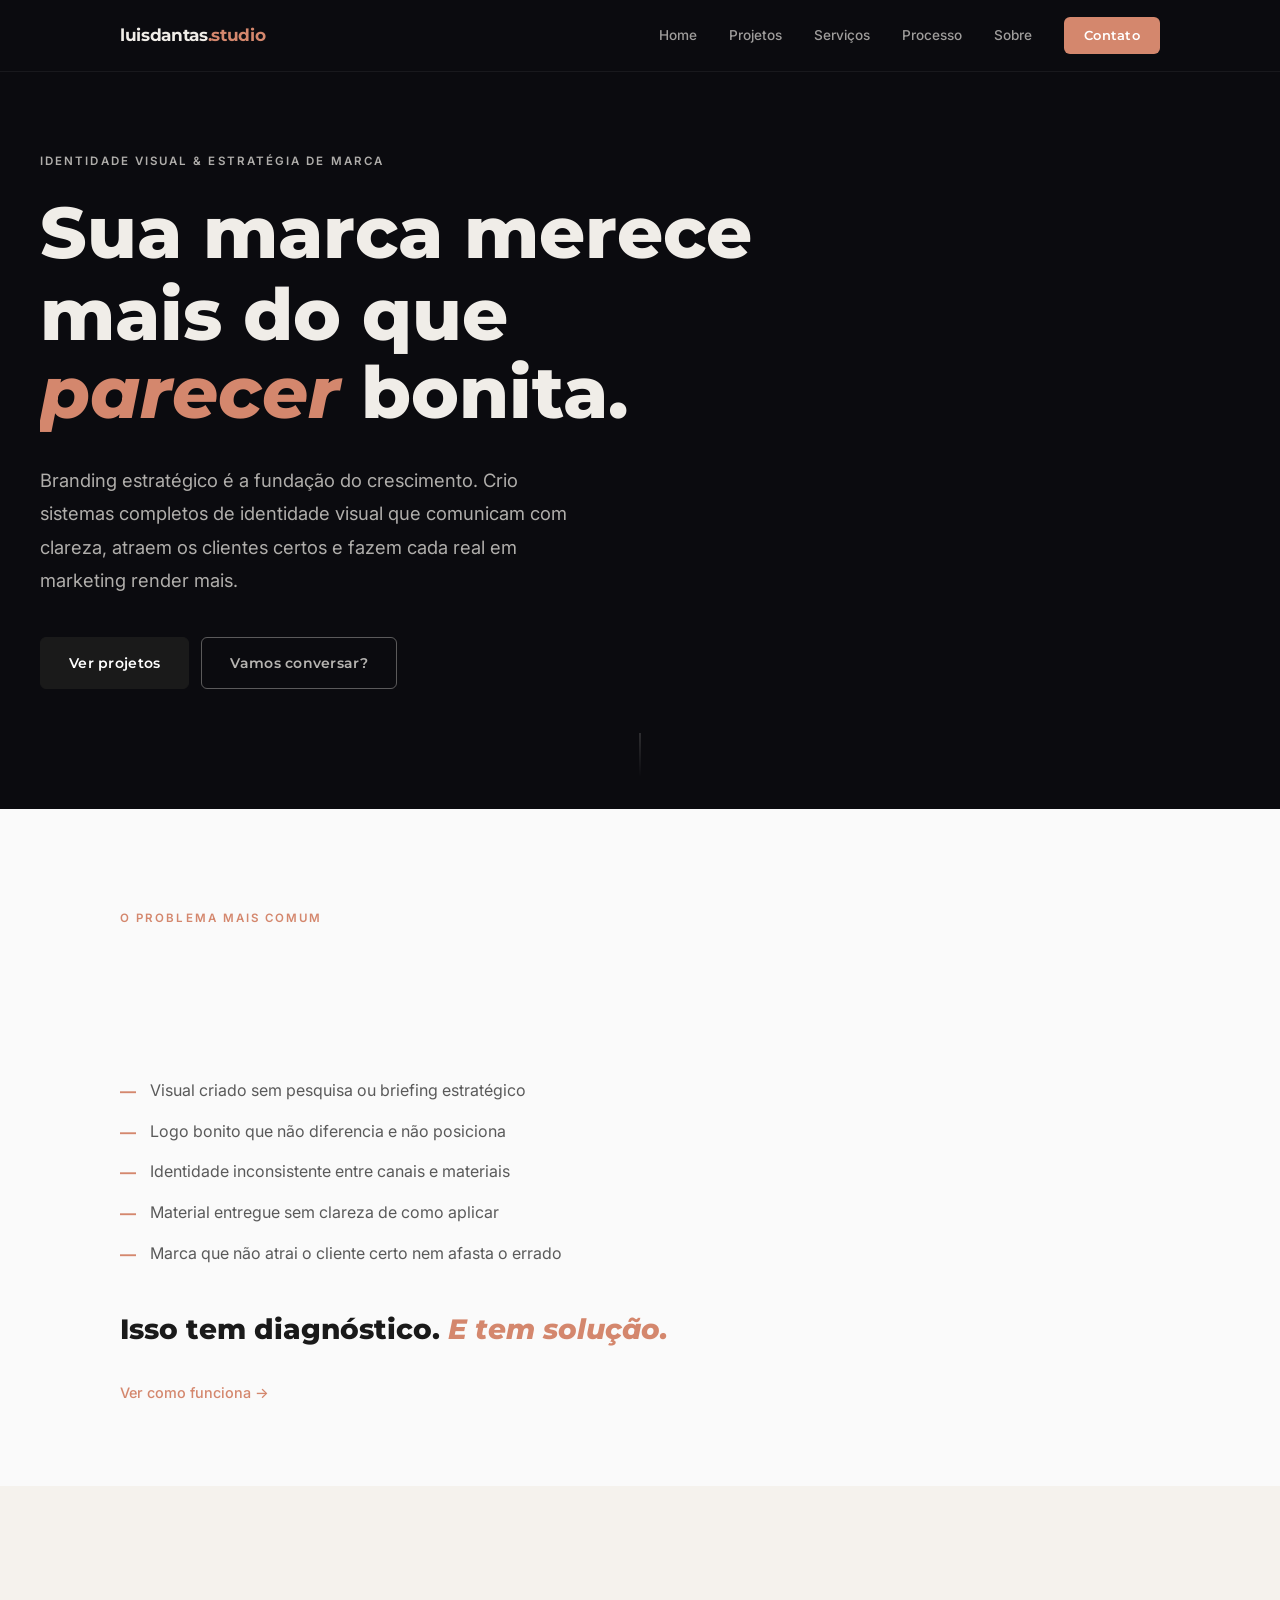
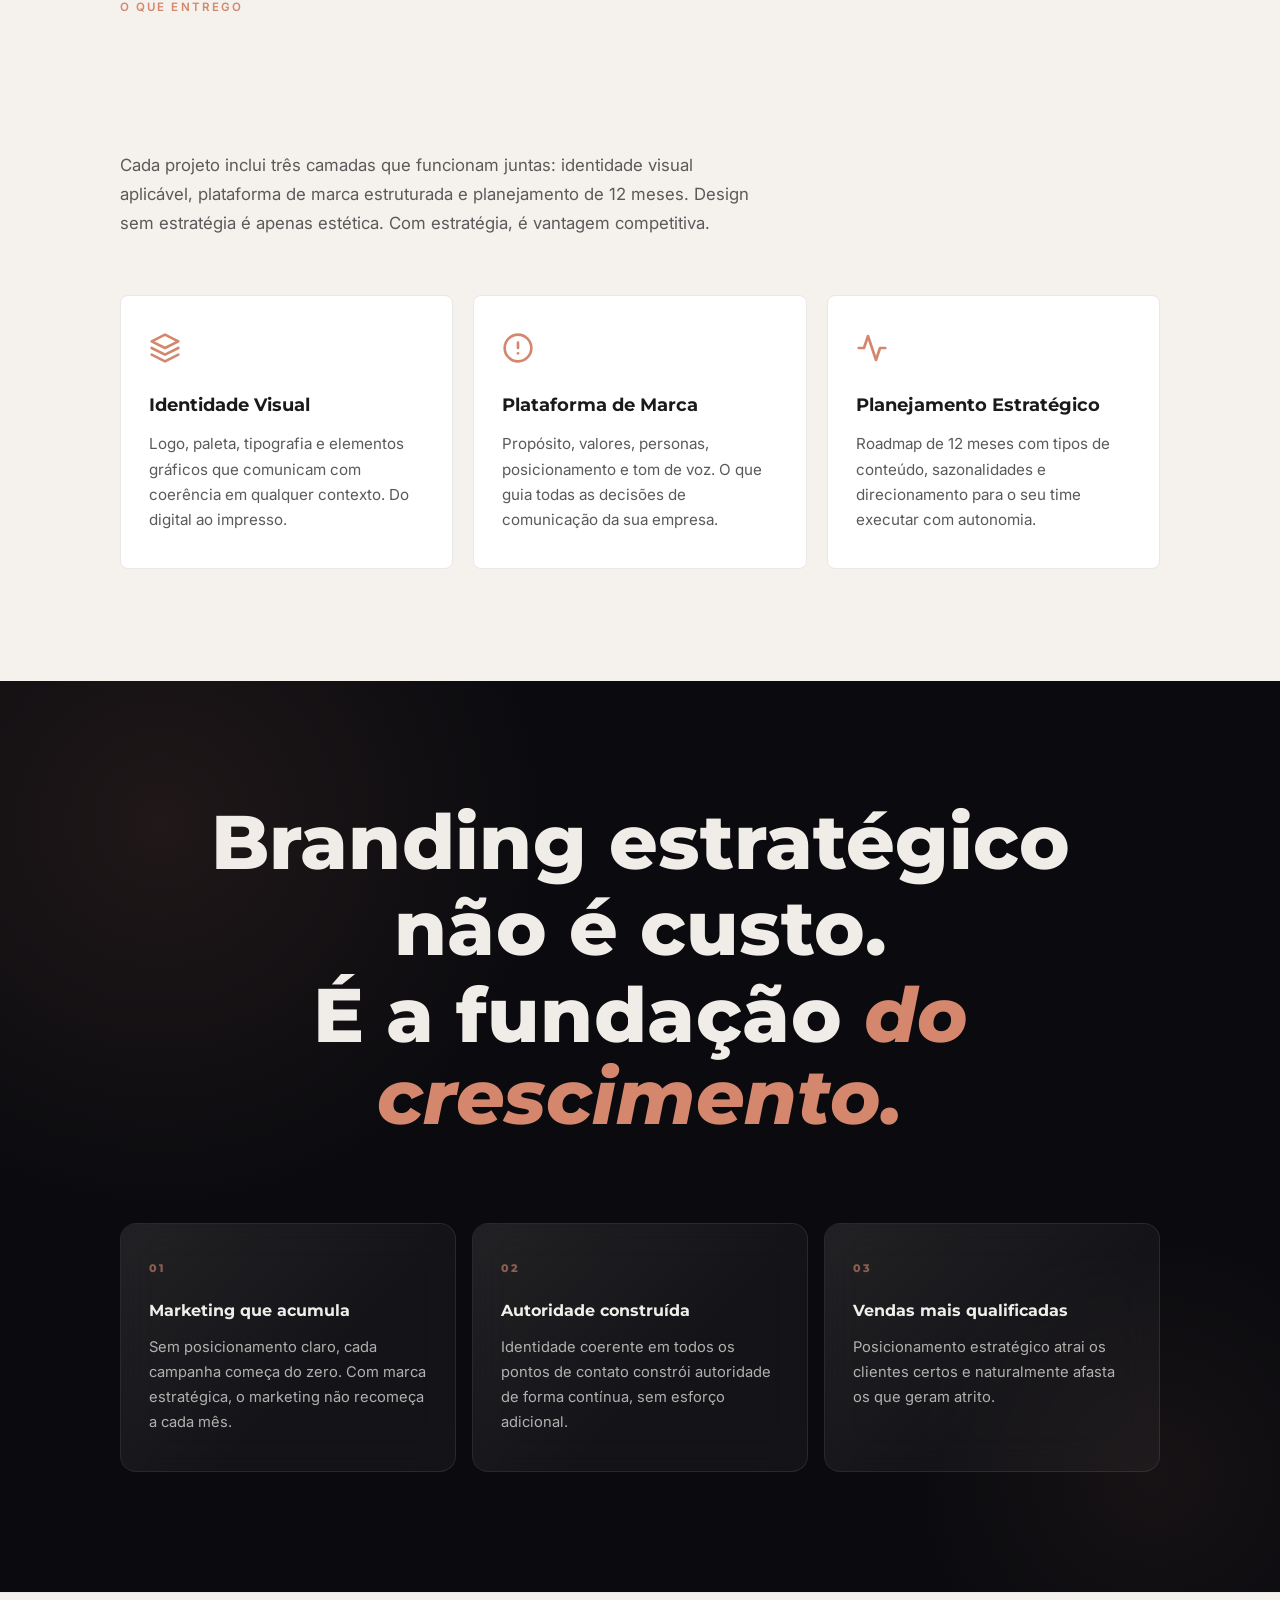
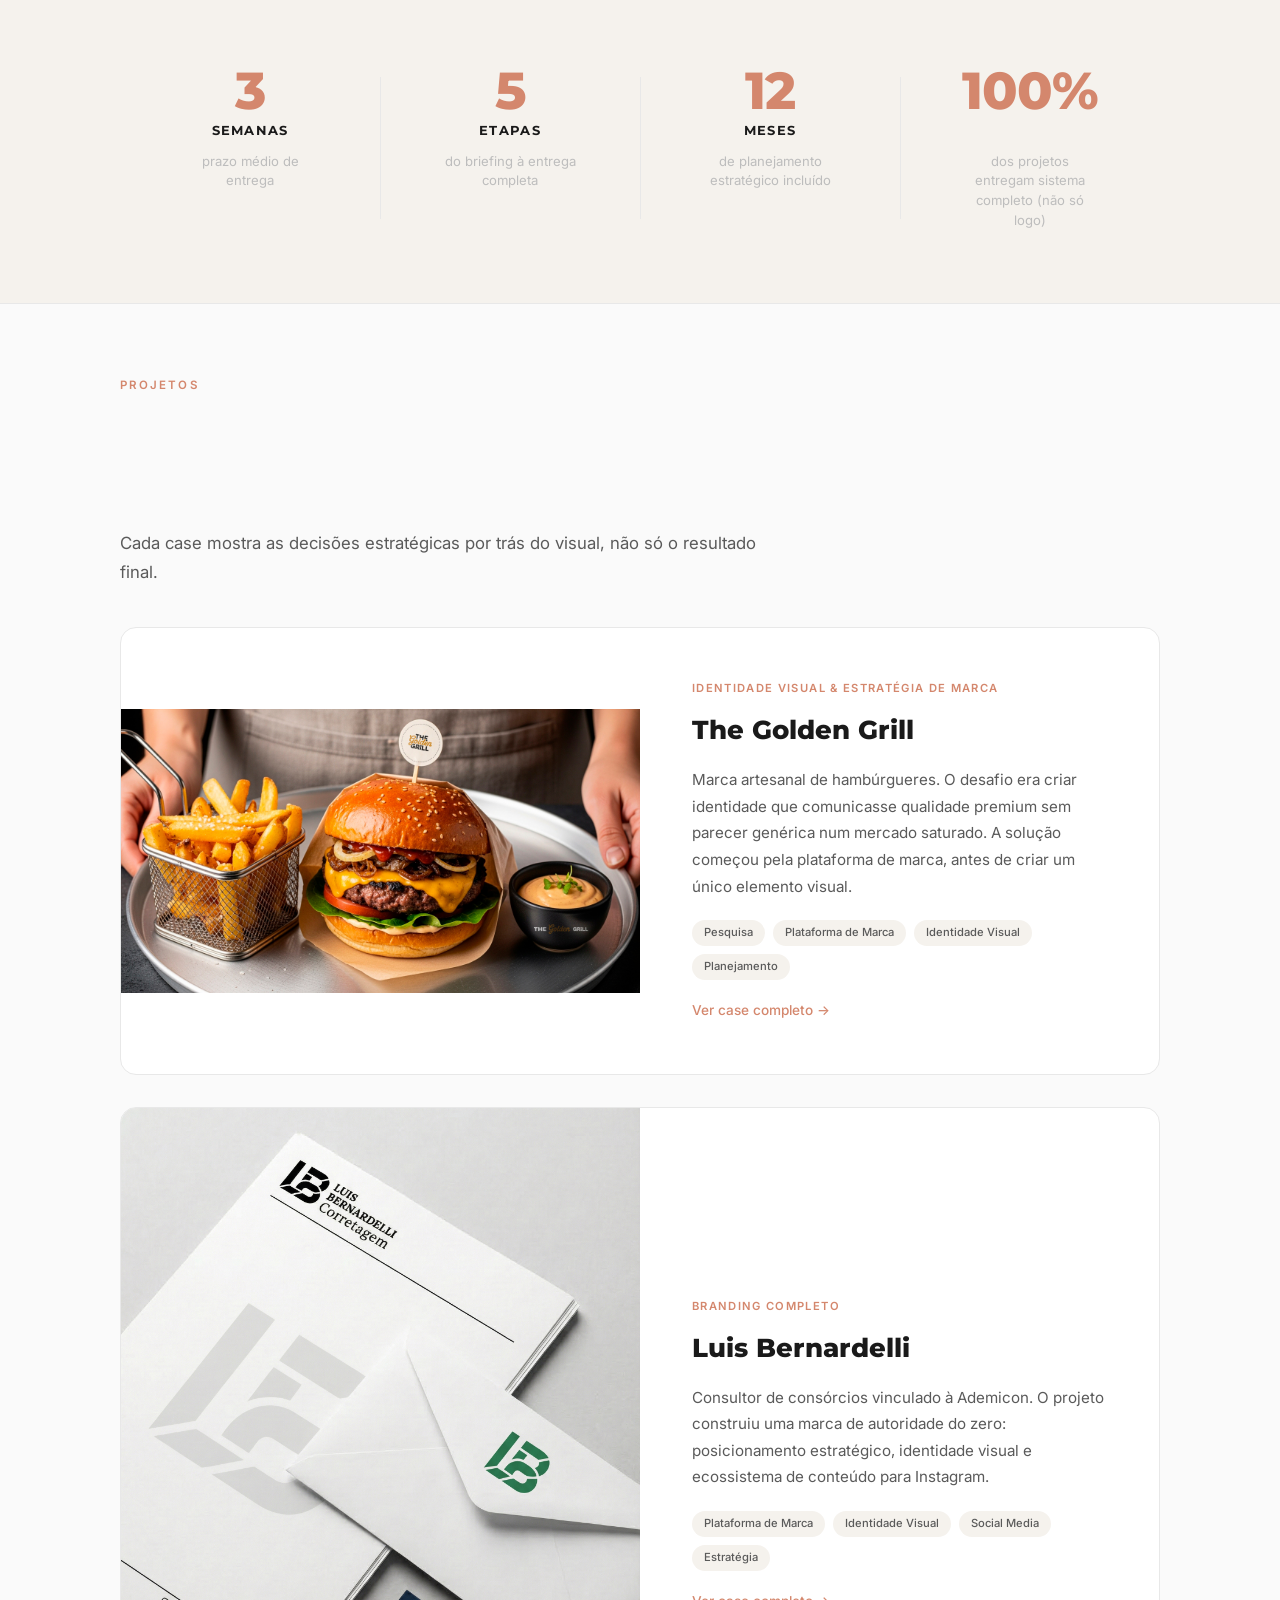
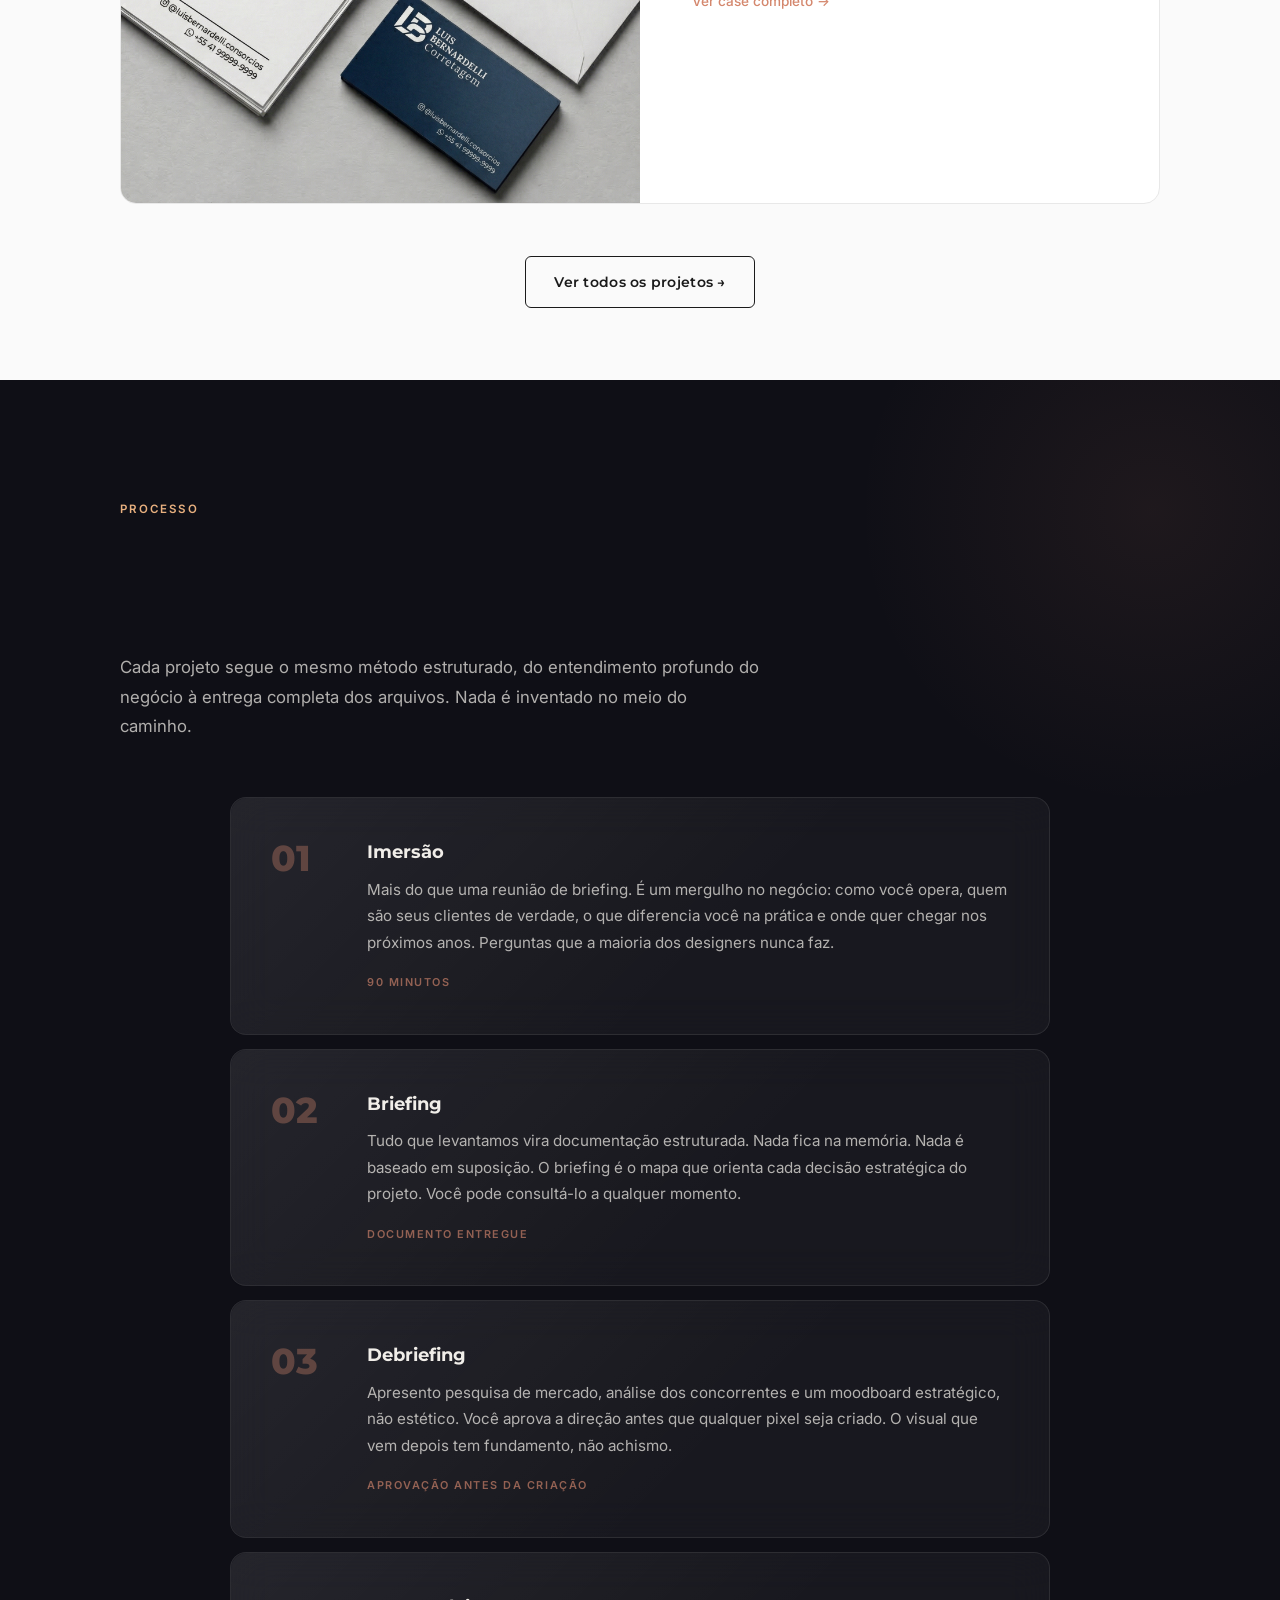
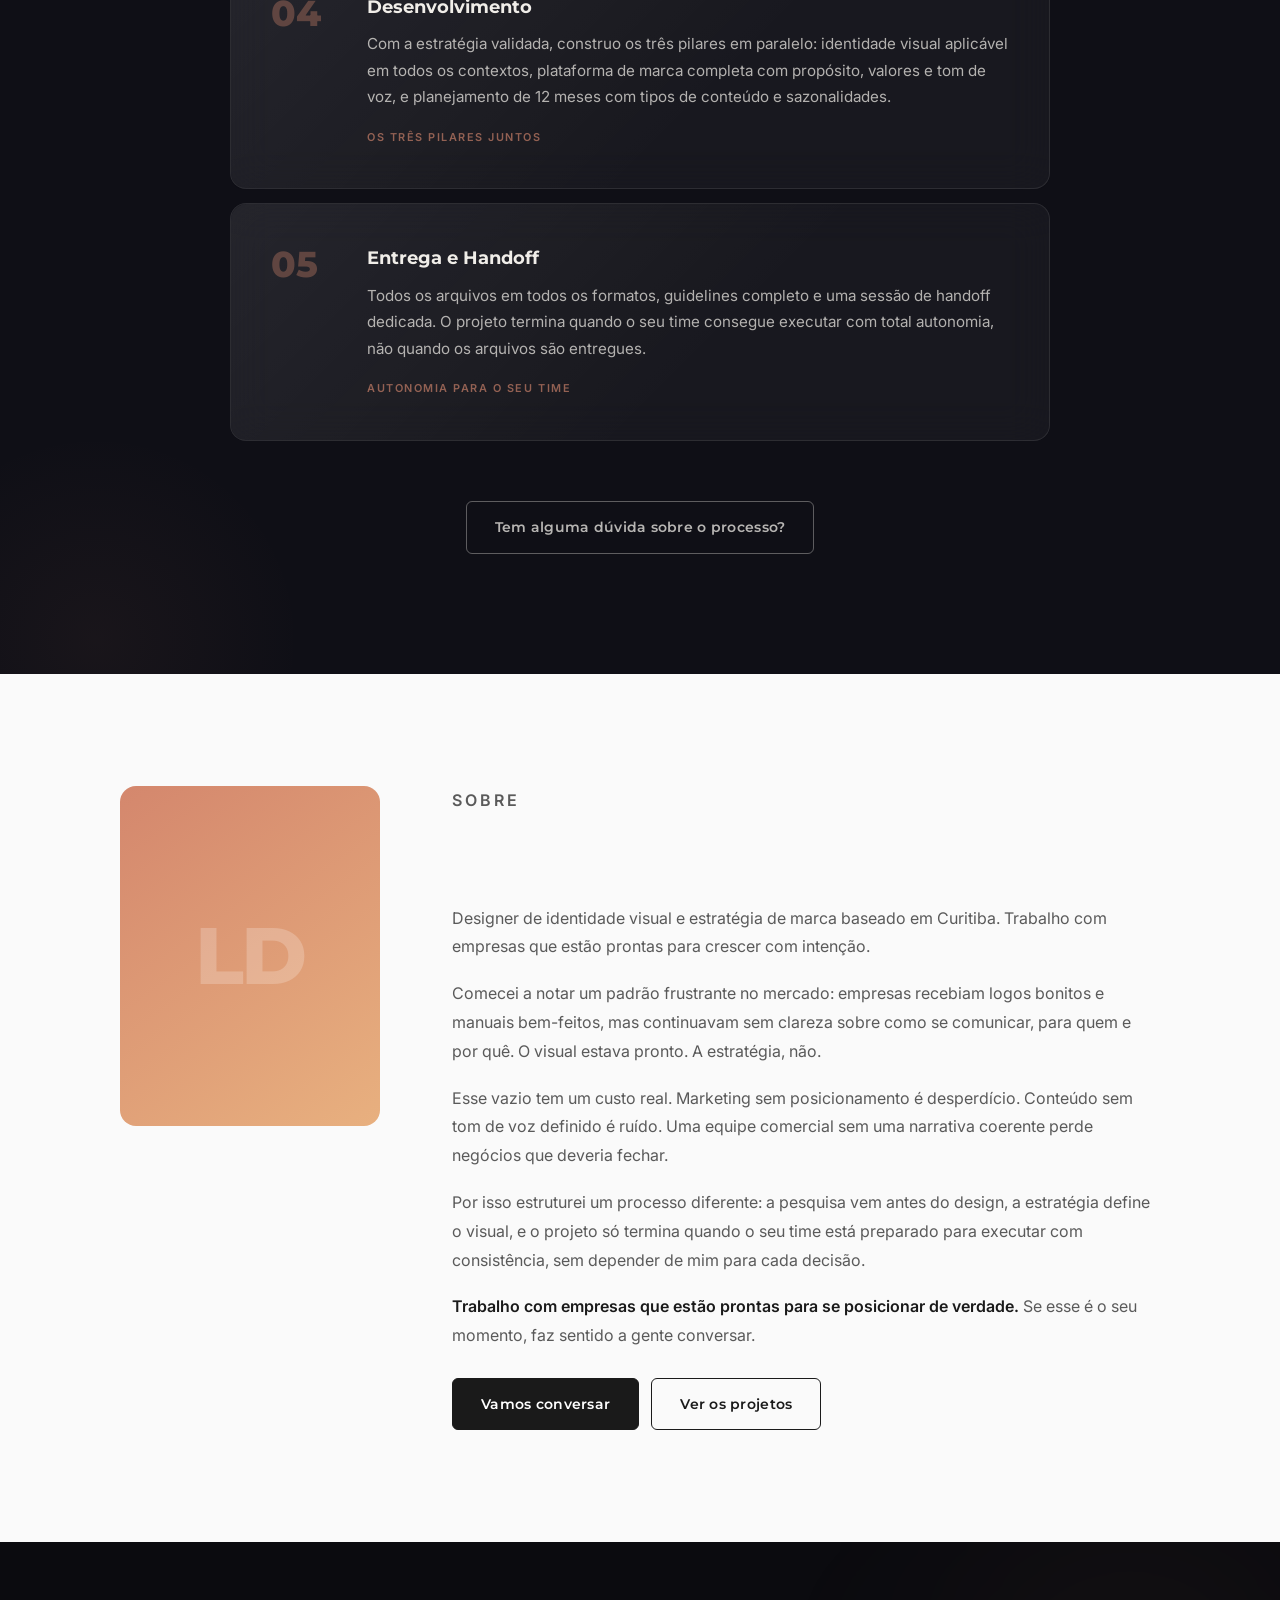
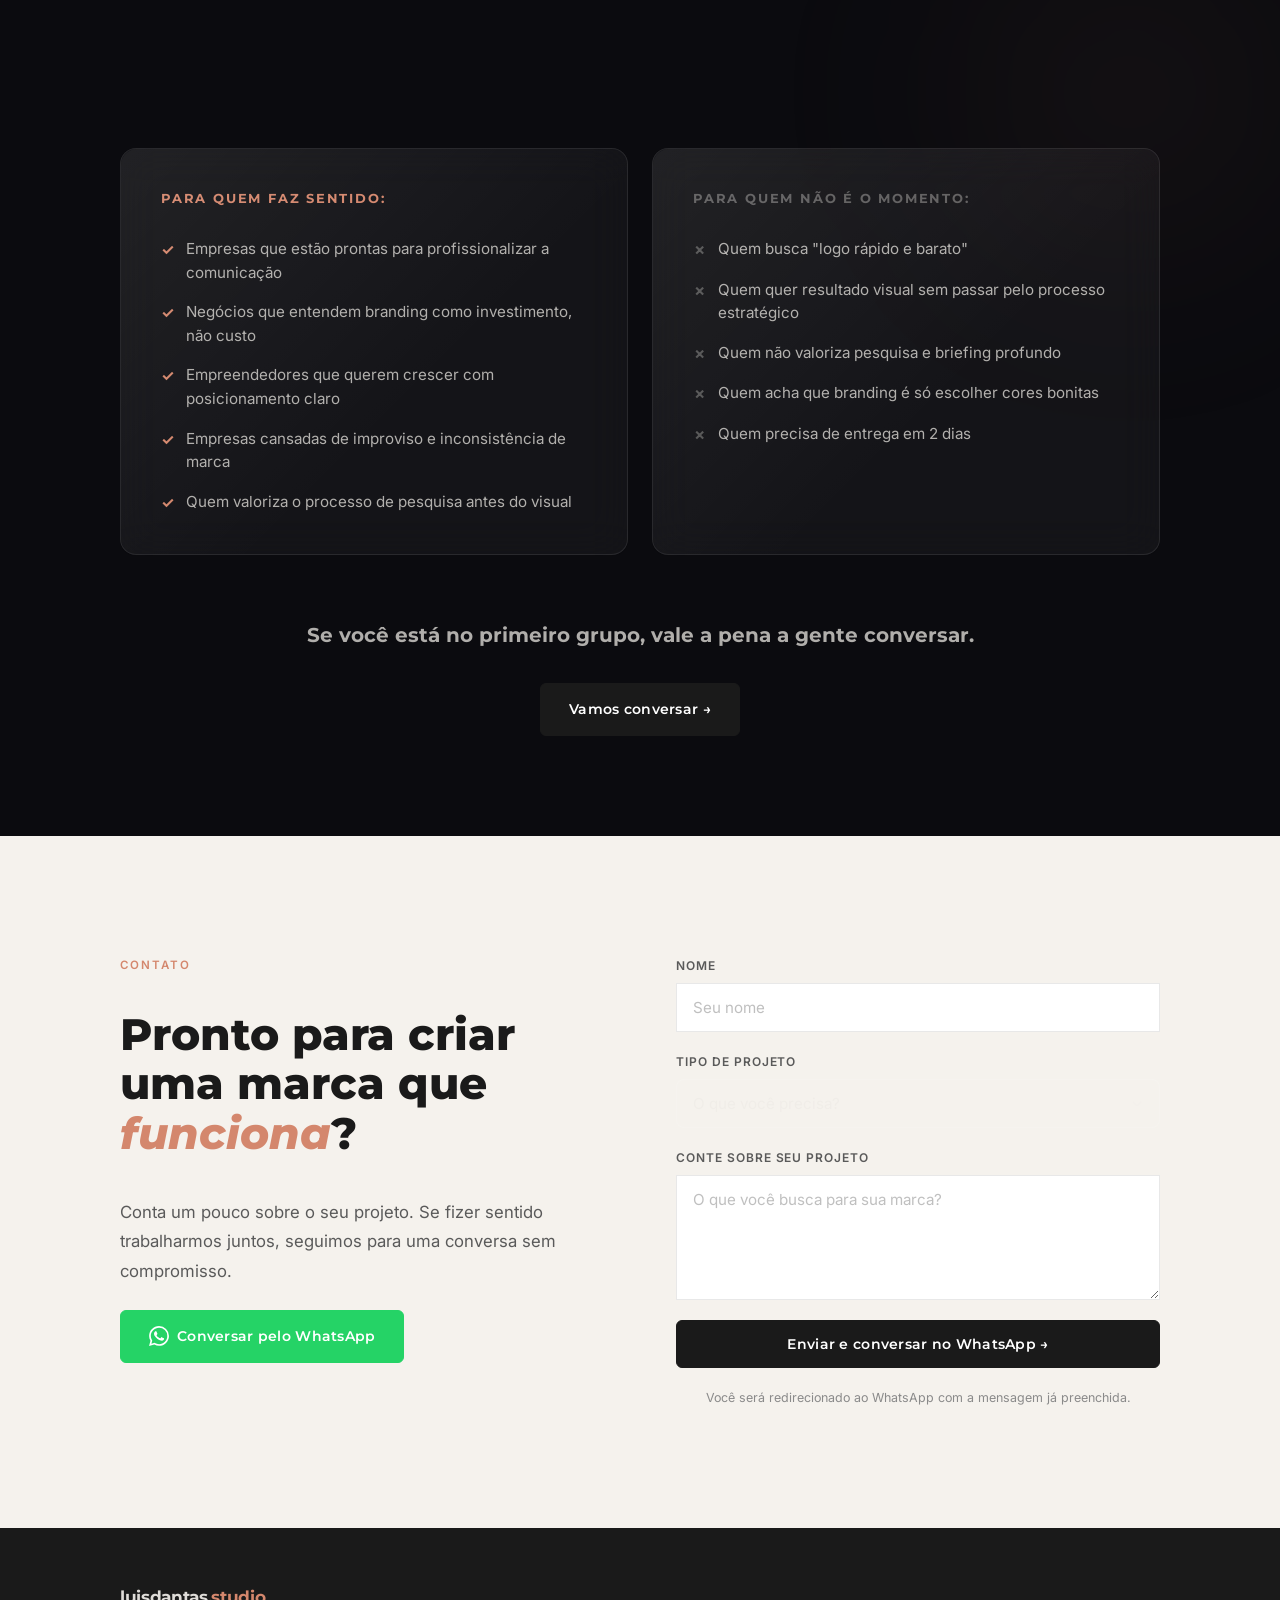
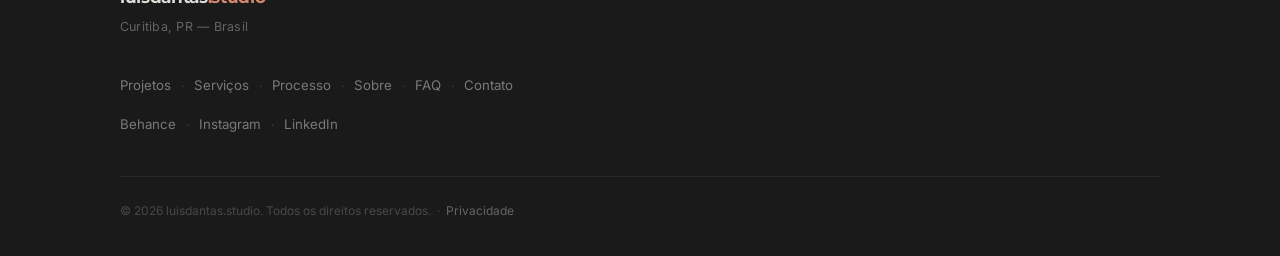
==== index.html @ 67b182c0 "feat: dark hero like cases page, add Home nav link across all pages - CSS: hero background → var(--b" ====
﻿<!DOCTYPE html>
<html lang="pt-BR">
<head>
  <meta charset="UTF-8">
  <meta name="viewport" content="width=device-width, initial-scale=1.0">
  <title>luisdantas.studio — Branding Estratégico para Empresas em Crescimento</title>
  <meta name="description" content="Design estratégico fundamentado em pesquisa que transforma negócios em marcas funcionais. Identidade visual, plataforma de marca e planejamento de 12 meses.">
  <meta name="author" content="Luis Henrique Dantas">
  <link rel="canonical" href="https://luisdantas.studio/">
  <link rel="alternate" hreflang="pt-BR" href="https://luisdantas.studio/">

  <!-- Open Graph -->
  <meta property="og:title" content="luisdantas.studio — Branding que vai além do bonito: ele funciona.">
  <meta property="og:description" content="Sistemas completos de identidade visual com estratégia de marca para empresas prontas para se posicionar de verdade.">
  <meta property="og:type" content="website">
  <meta property="og:url" content="https://luisdantas.studio/">
  <meta property="og:image" content="https://luisdantas.studio/assets/images/og-image.jpg">
  <meta property="og:image:width" content="1200">
  <meta property="og:image:height" content="630">
  <meta property="og:locale" content="pt_BR">
  <meta property="og:site_name" content="luisdantas.studio">

  <!-- Twitter Card -->
  <meta name="twitter:card" content="summary_large_image">
  <meta name="twitter:title" content="luisdantas.studio — Branding que vai além do bonito: ele funciona.">
  <meta name="twitter:description" content="Sistemas completos de identidade visual com estratégia de marca para empresas prontas para se posicionar de verdade.">
  <meta name="twitter:image" content="https://luisdantas.studio/assets/images/og-image.jpg">

  <!-- Favicon -->
  <link rel="icon" type="image/svg+xml" href="assets/images/favicon.svg">
  <link rel="apple-touch-icon" href="assets/images/favicon.svg">

  <!-- Google Fonts -->
  <link rel="preconnect" href="https://fonts.googleapis.com">
  <link rel="preconnect" href="https://fonts.gstatic.com" crossorigin>
  <link href="https://fonts.googleapis.com/css2?family=Inter:wght@400;500;600&family=Montserrat:ital,wght@0,700;0,800;1,700&display=swap" rel="stylesheet">

  <!-- Styles -->
  <link rel="stylesheet" href="css/style.css">

  <!-- Schema Markup -->
  <script type="application/ld+json">
  {
    "@context": "https://schema.org",
    "@type": "ProfessionalService",
    "name": "luisdantas.studio",
    "description": "Branding estratégico e identidade visual para empresas em crescimento. Sistemas completos de marca com posicionamento, identidade visual e planejamento de 12 meses.",
    "url": "https://luisdantas.studio",
    "telephone": "+55-41-98717-8464",
    "image": "https://luisdantas.studio/assets/images/og-image.jpg",
    "priceRange": "$$",
    "serviceType": ["Branding", "Identidade Visual", "Estratégia de Marca", "Social Media", "Design de Sites"],
    "founder": {
      "@type": "Person",
      "name": "Luis Henrique Dantas",
      "jobTitle": "Designer de Identidade Visual & Estratégia de Marca",
      "url": "https://luisdantas.studio",
      "sameAs": [
        "https://www.instagram.com/luisdantas.studio",
        "https://www.linkedin.com/in/luiisdantas",
        "https://www.behance.net/luisdantas"
      ]
    },
    "address": {
      "@type": "PostalAddress",
      "addressLocality": "Curitiba",
      "addressRegion": "PR",
      "addressCountry": "BR"
    },
    "areaServed": "BR",
    "sameAs": [
      "https://www.instagram.com/luisdantas.studio",
      "https://www.linkedin.com/in/luiisdantas",
      "https://www.behance.net/luisdantas"
    ]
  }
  </script>
</head>
<body>

  <!-- HEADER -->
  <header class="header header--dark" id="header">
    <div class="container header__inner">
      <a href="/" class="header__logo">luisdantas<span class="header__logo-dot">.studio</span></a>

      <nav class="header__nav" id="nav">
        <a href="/" class="header__link active">Home</a>
        <a href="/cases" class="header__link">Projetos</a>
        <a href="/servicos" class="header__link">Serviços</a>
        <a href="/processo" class="header__link">Processo</a>
        <a href="/sobre" class="header__link">Sobre</a>
        <a href="/contato" class="header__link header__link--cta">Contato</a>
      </nav>

      <button class="header__menu-btn" id="menu-btn" aria-label="Abrir menu">
        <span></span>
        <span></span>
        <span></span>
      </button>
    </div>
  </header>

  <!-- HERO (dark) -->
  <section class="hero dark-section" id="hero">

    <div class="container hero__inner">
      <p class="hero__label reveal--load">Identidade Visual & Estratégia de Marca</p>

      <h1 class="hero__title line-mask-parent reveal--load" style="transition-delay: 0.15s;">
        <span class="line-mask"><span class="line-mask__inner">Sua marca merece</span></span>
        <span class="line-mask line-mask--d1"><span class="line-mask__inner">mais do que <em>parecer</em> bonita.</span></span>
      </h1>

      <p class="hero__subtitle reveal--load" style="transition-delay: 0.5s;">
        Branding estratégico é a fundação do crescimento. Crio sistemas completos de identidade visual que comunicam com clareza, atraem os clientes certos e fazem cada real em marketing render mais.
      </p>

      <div class="hero__ctas reveal--load" style="transition-delay: 0.65s;">
        <a href="#cases" class="btn btn--primary">Ver projetos</a>
        <a href="#contato" class="btn btn--secondary">Vamos conversar?</a>
      </div>
    </div>

    <div class="hero__scroll-indicator">
      <span></span>
    </div>
  </section>

  <!-- DORES (light) -->
  <section class="dores" id="dores">
    <div class="container">
      <p class="section-label reveal">O problema mais comum</p>
      <h2 class="section-title mask-wipe">Tem identidade visual.<br>Mas a marca ainda <em>não funciona.</em></h2>
      <ul class="dores__list reveal reveal--d1">
        <li>Visual criado sem pesquisa ou briefing estratégico</li>
        <li>Logo bonito que não diferencia e não posiciona</li>
        <li>Identidade inconsistente entre canais e materiais</li>
        <li>Material entregue sem clareza de como aplicar</li>
        <li>Marca que não atrai o cliente certo nem afasta o errado</li>
      </ul>
      <p class="dores__transition reveal reveal--d2">Isso tem diagnóstico. <em>E tem solução.</em></p>
      <a href="#processo" class="dores__cta reveal reveal--d3">Ver como funciona →</a>
    </div>
  </section>

  <!-- SERVICES (light) -->
  <section class="services" id="servicos">
    <div class="container">
      <div class="section-header">
        <p class="section-label reveal">O que entrego</p>
        <h2 class="section-title mask-wipe">Não entrego logo.<br>Entrego <em>sistema.</em></h2>
        <p class="section-description reveal reveal--d1">Cada projeto inclui três camadas que funcionam juntas: identidade visual aplicável, plataforma de marca estruturada e planejamento de 12 meses. Design sem estratégia é apenas estética. Com estratégia, é vantagem competitiva.</p>
      </div>

      <div class="services__grid">
        <div class="service-card reveal">
          <div class="service-card__icon">
            <svg width="32" height="32" viewBox="0 0 24 24" fill="none" stroke="currentColor" stroke-width="2" stroke-linecap="round" stroke-linejoin="round">
              <polygon points="12 2 2 7 12 12 22 7 12 2"/>
              <polyline points="2 17 12 22 22 17"/>
              <polyline points="2 12 12 17 22 12"/>
            </svg>
          </div>
          <h3 class="service-card__title">Identidade Visual</h3>
          <p class="service-card__text">Logo, paleta, tipografia e elementos gráficos que comunicam com coerência em qualquer contexto. Do digital ao impresso.</p>
        </div>

        <div class="service-card reveal reveal--d1">
          <div class="service-card__icon">
            <svg width="32" height="32" viewBox="0 0 24 24" fill="none" stroke="currentColor" stroke-width="2" stroke-linecap="round" stroke-linejoin="round">
              <circle cx="12" cy="12" r="10"/>
              <line x1="12" y1="8" x2="12" y2="12"/>
              <line x1="12" y1="16" x2="12.01" y2="16"/>
            </svg>
          </div>
          <h3 class="service-card__title">Plataforma de Marca</h3>
          <p class="service-card__text">Propósito, valores, personas, posicionamento e tom de voz. O que guia todas as decisões de comunicação da sua empresa.</p>
        </div>

        <div class="service-card reveal reveal--d2">
          <div class="service-card__icon">
            <svg width="32" height="32" viewBox="0 0 24 24" fill="none" stroke="currentColor" stroke-width="2" stroke-linecap="round" stroke-linejoin="round">
              <polyline points="22 12 18 12 15 21 9 3 6 12 2 12"/>
            </svg>
          </div>
          <h3 class="service-card__title">Planejamento Estratégico</h3>
          <p class="service-card__text">Roadmap de 12 meses com tipos de conteúdo, sazonalidades e direcionamento para o seu time executar com autonomia.</p>
        </div>
      </div>
    </div>
  </section>

  <!-- MANIFESTO (dark — ponte entre serviços e cases) -->
  <section class="manifesto dark-section" id="manifesto">
    <div class="manifesto__blob manifesto__blob--1"></div>
    <div class="manifesto__blob manifesto__blob--2"></div>

    <div class="container">
      <div class="manifesto__headline line-mask-parent reveal">
        <span class="line-mask"><span class="line-mask__inner">Branding estratégico</span></span>
        <span class="line-mask line-mask--d1"><span class="line-mask__inner">não é custo.</span></span>
        <span class="line-mask line-mask--d2"><span class="line-mask__inner">É a fundação <em>do crescimento.</em></span></span>
      </div>

      <div class="manifesto__cards">
        <div class="glass-card manifesto__card reveal">
          <span class="manifesto__card-num">01</span>
          <h3>Marketing que acumula</h3>
          <p>Sem posicionamento claro, cada campanha começa do zero. Com marca estratégica, o marketing não recomeça a cada mês.</p>
        </div>

        <div class="glass-card manifesto__card reveal reveal--d1">
          <span class="manifesto__card-num">02</span>
          <h3>Autoridade construída</h3>
          <p>Identidade coerente em todos os pontos de contato constrói autoridade de forma contínua, sem esforço adicional.</p>
        </div>

        <div class="glass-card manifesto__card reveal reveal--d2">
          <span class="manifesto__card-num">03</span>
          <h3>Vendas mais qualificadas</h3>
          <p>Posicionamento estratégico atrai os clientes certos e naturalmente afasta os que geram atrito.</p>
        </div>
      </div>
    </div>
  </section>

  <!-- NUMEROS (light) -->
  <section class="numeros">
    <div class="container">
      <div class="numeros__grid reveal">
        <div class="numeros__item">
          <span class="numeros__value">3</span>
          <span class="numeros__suffix">semanas</span>
          <span class="numeros__label">prazo médio de entrega</span>
        </div>
        <div class="numeros__item">
          <span class="numeros__value">5</span>
          <span class="numeros__suffix">etapas</span>
          <span class="numeros__label">do briefing à entrega completa</span>
        </div>
        <div class="numeros__item">
          <span class="numeros__value">12</span>
          <span class="numeros__suffix">meses</span>
          <span class="numeros__label">de planejamento estratégico incluído</span>
        </div>
        <div class="numeros__item">
          <span class="numeros__value">100%</span>
          <span class="numeros__suffix">&nbsp;</span>
          <span class="numeros__label">dos projetos entregam sistema completo (não só logo)</span>
        </div>
      </div>
    </div>
  </section>

  <!-- CASES (light) -->
  <section class="cases" id="cases">
    <div class="container">
      <div class="section-header">
        <p class="section-label reveal">Projetos</p>
        <h2 class="section-title mask-wipe">Trabalho demonstrado<br>é melhor que qualquer argumento.</h2>
        <p class="section-description reveal reveal--d1">Cada case mostra as decisões estratégicas por trás do visual, não só o resultado final.</p>
      </div>

      <div class="cases__grid">
        <a href="/cases/the-golden-grill" class="case-card case-card--featured reveal">
          <div class="case-card__image">
            <img src="assets/images/cases/the-golden-grill/hero-product.jpg" alt="The Golden Grill — Hambúrguer artesanal premium" loading="lazy">
          </div>
          <div class="case-card__content">
            <p class="case-card__label">Identidade Visual & Estratégia de Marca</p>
            <h3 class="case-card__title">The Golden Grill</h3>
            <p class="case-card__text">Marca artesanal de hambúrgueres. O desafio era criar identidade que comunicasse qualidade premium sem parecer genérica num mercado saturado. A solução começou pela plataforma de marca, antes de criar um único elemento visual.</p>
            <div class="case-card__tags">
              <span>Pesquisa</span>
              <span>Plataforma de Marca</span>
              <span>Identidade Visual</span>
              <span>Planejamento</span>
            </div>
            <span class="case-card__arrow">Ver case completo &rarr;</span>
          </div>
        </a>

        <a href="/cases/luis-bernardelli" class="case-card case-card--featured reveal reveal--d1">
          <div class="case-card__image">
            <img src="assets/images/cases/luis-bernardelli/hero-cover.png" alt="Luis Bernardelli — Branding para consultor de consórcios" loading="lazy">
          </div>
          <div class="case-card__content">
            <p class="case-card__label">Branding Completo</p>
            <h3 class="case-card__title">Luis Bernardelli</h3>
            <p class="case-card__text">Consultor de consórcios vinculado à Ademicon. O projeto construiu uma marca de autoridade do zero: posicionamento estratégico, identidade visual e ecossistema de conteúdo para Instagram.</p>
            <div class="case-card__tags">
              <span>Plataforma de Marca</span>
              <span>Identidade Visual</span>
              <span>Social Media</span>
              <span>Estratégia</span>
            </div>
            <span class="case-card__arrow">Ver case completo &rarr;</span>
          </div>
        </a>
      </div>

      <div class="cases__cta reveal">
        <a href="/cases" class="btn btn--outline">Ver todos os projetos &rarr;</a>
      </div>
    </div>
  </section>

  <!-- PROCESSO (dark + glass cards) -->
  <section class="processo dark-section" id="processo">
    <div class="processo__blob processo__blob--1"></div>
    <div class="processo__blob processo__blob--2"></div>

    <div class="container">
      <div class="section-header">
        <p class="section-label reveal">Processo</p>
        <h2 class="section-title mask-wipe">Cinco etapas.<br><em>Sem achismo.</em></h2>
        <p class="section-description reveal reveal--d1">Cada projeto segue o mesmo método estruturado, do entendimento profundo do negócio à entrega completa dos arquivos. Nada é inventado no meio do caminho.</p>
      </div>

      <div class="processo__steps">
        <div class="glass-card processo__step reveal">
          <div class="processo__step-num">01</div>
          <div>
            <h3 class="processo__step-title">Imersão</h3>
            <p class="processo__step-body">Mais do que uma reunião de briefing. É um mergulho no negócio: como você opera, quem são seus clientes de verdade, o que diferencia você na prática e onde quer chegar nos próximos anos. Perguntas que a maioria dos designers nunca faz.</p>
            <span class="processo__step-tag">90 minutos</span>
          </div>
        </div>

        <div class="glass-card processo__step reveal reveal--d1">
          <div class="processo__step-num">02</div>
          <div>
            <h3 class="processo__step-title">Briefing</h3>
            <p class="processo__step-body">Tudo que levantamos vira documentação estruturada. Nada fica na memória. Nada é baseado em suposição. O briefing é o mapa que orienta cada decisão estratégica do projeto. Você pode consultá-lo a qualquer momento.</p>
            <span class="processo__step-tag">Documento entregue</span>
          </div>
        </div>

        <div class="glass-card processo__step reveal reveal--d2">
          <div class="processo__step-num">03</div>
          <div>
            <h3 class="processo__step-title">Debriefing</h3>
            <p class="processo__step-body">Apresento pesquisa de mercado, análise dos concorrentes e um moodboard estratégico, não estético. Você aprova a direção antes que qualquer pixel seja criado. O visual que vem depois tem fundamento, não achismo.</p>
            <span class="processo__step-tag">Aprovação antes da criação</span>
          </div>
        </div>

        <div class="glass-card processo__step reveal reveal--d3">
          <div class="processo__step-num">04</div>
          <div>
            <h3 class="processo__step-title">Desenvolvimento</h3>
            <p class="processo__step-body">Com a estratégia validada, construo os três pilares em paralelo: identidade visual aplicável em todos os contextos, plataforma de marca completa com propósito, valores e tom de voz, e planejamento de 12 meses com tipos de conteúdo e sazonalidades.</p>
            <span class="processo__step-tag">Os três pilares juntos</span>
          </div>
        </div>

        <div class="glass-card processo__step reveal reveal--d4">
          <div class="processo__step-num">05</div>
          <div>
            <h3 class="processo__step-title">Entrega e Handoff</h3>
            <p class="processo__step-body">Todos os arquivos em todos os formatos, guidelines completo e uma sessão de handoff dedicada. O projeto termina quando o seu time consegue executar com total autonomia, não quando os arquivos são entregues.</p>
            <span class="processo__step-tag">Autonomia para o seu time</span>
          </div>
        </div>
      </div>

      <div class="processo__cta reveal">
        <a href="#contato" class="btn btn--secondary">Tem alguma dúvida sobre o processo?</a>
      </div>
    </div>
  </section>

  <!-- SOBRE (light) -->
  <section class="sobre" id="sobre">
    <div class="container">
      <div class="sobre__inner reveal">
        <div class="sobre__photo">
          <div class="sobre__placeholder">
            <span>LD</span>
          </div>
        </div>

        <div class="sobre__content">
          <p class="section-label">Sobre</p>
          <h2 class="section-title mask-wipe">Luis Dantas</h2>

          <p>Designer de identidade visual e estratégia de marca baseado em Curitiba. Trabalho com empresas que estão prontas para crescer com intenção.</p>

          <p>Comecei a notar um padrão frustrante no mercado: empresas recebiam logos bonitos e manuais bem-feitos, mas continuavam sem clareza sobre como se comunicar, para quem e por quê. O visual estava pronto. A estratégia, não.</p>

          <p>Esse vazio tem um custo real. Marketing sem posicionamento é desperdício. Conteúdo sem tom de voz definido é ruído. Uma equipe comercial sem uma narrativa coerente perde negócios que deveria fechar.</p>

          <p>Por isso estruturei um processo diferente: a pesquisa vem antes do design, a estratégia define o visual, e o projeto só termina quando o seu time está preparado para executar com consistência, sem depender de mim para cada decisão.</p>

          <p><strong>Trabalho com empresas que estão prontas para se posicionar de verdade.</strong> Se esse é o seu momento, faz sentido a gente conversar.</p>

          <div class="sobre__cta">
            <a href="#contato" class="btn btn--primary">Vamos conversar</a>
            <a href="#cases" class="btn btn--secondary-light">Ver os projetos</a>
          </div>
        </div>
      </div>
    </div>
  </section>

  <!-- QUEM E (dark) -->
  <section class="quem-e dark-section" id="quem-e">
    <div class="quem-e__blob quem-e__blob--1"></div>
    <div class="container">
      <div class="section-header">
        <h2 class="section-title mask-wipe">Trabalho com empresas que estão prontas.</h2>
      </div>
      <div class="quem-e__grid">
        <div class="glass-card quem-e__col reveal">
          <h3 class="quem-e__col-title quem-e__col-title--yes">Para quem faz sentido:</h3>
          <ul class="quem-e__list">
            <li><span class="quem-e__check yes">✓</span>Empresas que estão prontas para profissionalizar a comunicação</li>
            <li><span class="quem-e__check yes">✓</span>Negócios que entendem branding como investimento, não custo</li>
            <li><span class="quem-e__check yes">✓</span>Empreendedores que querem crescer com posicionamento claro</li>
            <li><span class="quem-e__check yes">✓</span>Empresas cansadas de improviso e inconsistência de marca</li>
            <li><span class="quem-e__check yes">✓</span>Quem valoriza o processo de pesquisa antes do visual</li>
          </ul>
        </div>
        <div class="glass-card quem-e__col reveal reveal--d1">
          <h3 class="quem-e__col-title quem-e__col-title--no">Para quem não é o momento:</h3>
          <ul class="quem-e__list">
            <li><span class="quem-e__check no">✗</span>Quem busca "logo rápido e barato"</li>
            <li><span class="quem-e__check no">✗</span>Quem quer resultado visual sem passar pelo processo estratégico</li>
            <li><span class="quem-e__check no">✗</span>Quem não valoriza pesquisa e briefing profundo</li>
            <li><span class="quem-e__check no">✗</span>Quem acha que branding é só escolher cores bonitas</li>
            <li><span class="quem-e__check no">✗</span>Quem precisa de entrega em 2 dias</li>
          </ul>
        </div>
      </div>
      <p class="quem-e__closing reveal">Se você está no primeiro grupo, vale a pena a gente conversar.</p>
      <div class="quem-e__cta reveal reveal--d1">
        <a href="/contato" class="btn btn--primary">Vamos conversar →</a>
      </div>
    </div>
  </section>

  <!-- CONTATO (dark) -->
  <section class="contato" id="contato">

    <div class="container">
      <div class="contato__inner">
        <div class="contato__text reveal">
          <p class="section-label">Contato</p>
          <h2 class="section-title">Pronto para criar uma marca que <em>funciona</em>?</h2>
          <p class="section-description">Conta um pouco sobre o seu projeto. Se fizer sentido trabalharmos juntos, seguimos para uma conversa sem compromisso.</p>
          <a href="https://wa.me/5541987178464?text=Ol%C3%A1%20Luis!%20Vim%20pelo%20seu%20site%20e%20gostaria%20de%20conversar%20sobre%20um%20projeto%20de%20marca." class="btn btn--whatsapp" target="_blank" rel="noopener noreferrer">
            <svg width="20" height="20" viewBox="0 0 24 24" fill="currentColor"><path d="M17.472 14.382c-.297-.149-1.758-.867-2.03-.967-.273-.099-.471-.148-.67.15-.197.297-.767.966-.94 1.164-.173.199-.347.223-.644.075-.297-.15-1.255-.463-2.39-1.475-.883-.788-1.48-1.761-1.653-2.059-.173-.297-.018-.458.13-.606.134-.133.298-.347.446-.52.149-.174.198-.298.298-.497.099-.198.05-.371-.025-.52-.075-.149-.669-1.612-.916-2.207-.242-.579-.487-.5-.669-.51-.173-.008-.371-.01-.57-.01-.198 0-.52.074-.792.372-.272.297-1.04 1.016-1.04 2.479 0 1.462 1.065 2.875 1.213 3.074.149.198 2.096 3.2 5.077 4.487.709.306 1.262.489 1.694.625.712.227 1.36.195 1.871.118.571-.085 1.758-.719 2.006-1.413.248-.694.248-1.289.173-1.413-.074-.124-.272-.198-.57-.347m-5.421 7.403h-.004a9.87 9.87 0 01-5.031-1.378l-.361-.214-3.741.982.998-3.648-.235-.374a9.86 9.86 0 01-1.51-5.26c.001-5.45 4.436-9.884 9.888-9.884 2.64 0 5.122 1.03 6.988 2.898a9.825 9.825 0 012.893 6.994c-.003 5.45-4.437 9.884-9.885 9.884m8.413-18.297A11.815 11.815 0 0012.05 0C5.495 0 .16 5.335.157 11.892c0 2.096.547 4.142 1.588 5.945L.057 24l6.305-1.654a11.882 11.882 0 005.683 1.448h.005c6.554 0 11.89-5.335 11.893-11.893a11.821 11.821 0 00-3.48-8.413z"/></svg>
            Conversar pelo WhatsApp
          </a>
        </div>

        <form class="contato__form reveal reveal--d1" id="contact-form" novalidate>
          <div class="form-group">
            <label for="name">Nome</label>
            <input type="text" id="name" name="name" required placeholder="Seu nome">
          </div>
          <div class="form-group">
            <label for="project_type">Tipo de projeto</label>
            <select id="project_type" name="project_type" required>
              <option value="" disabled selected>O que você precisa?</option>
              <option value="Branding Completo (Identidade Visual + Plataforma de Marca + Planejamento)">Branding Completo</option>
              <option value="Identidade Visual">Identidade Visual</option>
              <option value="Plataforma de Marca">Plataforma de Marca</option>
              <option value="Social Media & Estratégia de Conteúdo">Social Media & Estratégia</option>
              <option value="Site">Site</option>
              <option value="Outro / Quero entender melhor">Outro / Quero entender melhor</option>
            </select>
          </div>
          <div class="form-group">
            <label for="message">Conte sobre seu projeto</label>
            <textarea id="message" name="message" rows="5" required placeholder="O que você busca para sua marca?"></textarea>
          </div>
          <button type="submit" class="btn btn--primary btn--full" id="submit-btn">
            Enviar e conversar no WhatsApp &rarr;
          </button>
          <p class="contato__form-note">Você será redirecionado ao WhatsApp com a mensagem já preenchida.</p>
          <div id="form-feedback" style="display:none;margin-top:12px;padding:12px 16px;border-radius:6px;font-size:0.88rem;text-align:center;background:rgba(212,135,109,0.12);color:#D4876D;"></div>
        </form>
      </div>
    </div>
  </section>

  <!-- FOOTER -->
  <footer class="footer">
    <div class="container">
      <div class="footer__head">
        <a href="/" class="footer__logo">luisdantas<span>.studio</span></a>
        <span class="footer__location">Curitiba, PR — Brasil</span>
      </div>
      <nav class="footer__nav">
        <a href="/cases">Projetos</a><span class="footer__sep">·</span>
        <a href="/servicos">Serviços</a><span class="footer__sep">·</span>
        <a href="/processo">Processo</a><span class="footer__sep">·</span>
        <a href="/sobre">Sobre</a><span class="footer__sep">·</span>
        <a href="/faq">FAQ</a><span class="footer__sep">·</span>
        <a href="/contato">Contato</a>
      </nav>
      <div class="footer__social">
        <a href="https://www.behance.net/luisdantas" target="_blank" rel="noopener noreferrer">Behance</a><span class="footer__sep">·</span>
        <a href="https://www.instagram.com/luisdantas.studio" target="_blank" rel="noopener noreferrer">Instagram</a><span class="footer__sep">·</span>
        <a href="https://www.linkedin.com/in/luiisdantas" target="_blank" rel="noopener noreferrer">LinkedIn</a>
      </div>
      <div class="footer__bottom">
        <p class="footer__copy">&copy; 2026 luisdantas.studio. Todos os direitos reservados.&nbsp;&nbsp;&middot;&nbsp;&nbsp;<a href="/politica-de-privacidade">Privacidade</a></p>
      </div>
    </div>
  </footer>

  <script src="js/main.js"></script>
  <script>
    (function () {
      var form     = document.getElementById('contact-form');
      var submitBtn = document.getElementById('submit-btn');
      var feedback  = document.getElementById('form-feedback');
      if (!form) return;

      form.addEventListener('submit', function (e) {
        e.preventDefault();
        var name        = form.name.value.trim();
        var projectType = form.project_type.value;
        var message     = form.message.value.trim();

        if (!name || !projectType || !message) {
          feedback.textContent = 'Preencha todos os campos antes de continuar.';
          feedback.style.display = 'block';
          setTimeout(function () { feedback.style.display = 'none'; }, 5000);
          return;
        }

        var text = [
          'Olá, Luis! Me chamo *' + name + '*.',
          '',
          '*Projeto:* ' + projectType,
          '',
          message
        ].join('\n');

        window.open('https://wa.me/5541987178464?text=' + encodeURIComponent(text), '_blank');
      });
    })();
  </script>
</body>
</html>
---- css/style.css ----
/* ═══════════════════════════════════════════════════════════════
   luisdantas.studio — Styles
   ═══════════════════════════════════════════════════════════════ */

/* ── Variables ───────────────────────────────────────────────── */
:root {
  /* Brand */
  --accent: #D4876D;
  --accent-hover: #c07a62;
  --accent-light: #E8B07F;

  /* Light sections */
  --bg: #FAFAFA;
  --bg-alt: #F5F2ED;
  --text: #1A1A1A;
  --text-body: #5A5A5A;
  --text-muted: #BDBDBD;
  --border: #E8E8E8;

  /* Dark sections */
  --bg-dark: #0B0B0F;
  --bg-dark-2: #0F0F16;
  --text-dark: #F0EDE8;
  --text-dark-body: rgba(240, 237, 232, 0.72);
  --border-dark: rgba(255, 255, 255, 0.08);

  /* Glass */
  --glass-bg: rgba(255, 255, 255, 0.04);
  --glass-border: rgba(255, 255, 255, 0.09);
  --glass-highlight: rgba(255, 255, 255, 0.06);

  /* System */
  --white: #FFFFFF;
  --black: #000000;
  --font-display: 'Montserrat', sans-serif;
  --font-body: 'Inter', sans-serif;
  --max-width: 1200px;
  --header-height: 72px;
  --radius: 8px;
  --radius-lg: 16px;
  --transition: 0.3s cubic-bezier(0.4, 0, 0.2, 1);
}

/* ── Reset ───────────────────────────────────────────────────── */
*, *::before, *::after {
  margin: 0;
  padding: 0;
  box-sizing: border-box;
}

html {
  scroll-behavior: smooth;
  scroll-padding-top: var(--header-height);
  -webkit-font-smoothing: antialiased;
  -moz-osx-font-smoothing: grayscale;
}

body {
  font-family: var(--font-body);
  font-size: 16px;
  line-height: 1.6;
  color: var(--text-body);
  background-color: var(--bg-dark);
  overflow-x: hidden;
}

img {
  max-width: 100%;
  height: auto;
  display: block;
}

a {
  color: inherit;
  text-decoration: none;
}

button {
  border: none;
  background: none;
  cursor: pointer;
  font-family: inherit;
}

/* ── Container ───────────────────────────────────────────────── */
.container {
  width: 100%;
  max-width: var(--max-width);
  margin: 0 auto;
  padding: 0 24px;
}

@media (min-width: 768px) {
  .container { padding: 0 48px; }
}

@media (min-width: 1024px) {
  .container { padding: 0 80px; }
}

/* ── Section Utilities (light) ───────────────────────────────── */
.section-label {
  font-family: var(--font-body);
  font-size: 0.72rem;
  font-weight: 600;
  text-transform: uppercase;
  letter-spacing: 0.18em;
  color: var(--accent);
  margin-bottom: 16px;
}

.section-title {
  font-family: var(--font-display);
  font-weight: 800;
  font-size: clamp(1.75rem, 4vw, 2.75rem);
  line-height: 1.12;
  color: var(--text);
  margin-bottom: 20px;
}

.section-title em {
  font-style: italic;
  color: var(--accent);
}

.section-description {
  font-size: 1.05rem;
  line-height: 1.75;
  color: var(--text-body);
  max-width: 640px;
}

.section-header {
  margin-bottom: 56px;
}

/* ── Section Utilities (dark) ────────────────────────────────── */
.dark-section .section-label { color: var(--accent-light); }
.dark-section .section-title { color: var(--text-dark); }
.dark-section .section-title em { color: var(--accent); }
.dark-section .section-description { color: var(--text-dark-body); }
.dark-section p { color: var(--text-dark-body); }

/* ── Glass Card ──────────────────────────────────────────────── */
.glass-card {
  background: var(--glass-bg);
  border: 1px solid var(--glass-border);
  border-radius: var(--radius-lg);
  position: relative;
}

@supports (backdrop-filter: blur(1px)) {
  .glass-card {
    backdrop-filter: blur(20px);
    -webkit-backdrop-filter: blur(20px);
  }
}

.glass-card::before {
  content: '';
  position: absolute;
  inset: 0;
  border-radius: var(--radius-lg);
  background: linear-gradient(135deg, var(--glass-highlight) 0%, transparent 60%);
  pointer-events: none;
}

/* ── Buttons ─────────────────────────────────────────────────── */
.btn {
  display: inline-flex;
  align-items: center;
  justify-content: center;
  gap: 8px;
  font-family: var(--font-display);
  font-size: 0.88rem;
  font-weight: 600;
  letter-spacing: 0.02em;
  padding: 14px 28px;
  border-radius: 6px;
  transition: all var(--transition);
  cursor: pointer;
  white-space: nowrap;
  text-decoration: none;
}

/* Primary — dark fill, terracota hover */
.btn--primary {
  background-color: #1A1A1A;
  color: #FFFFFF;
  border: 1.5px solid #1A1A1A;
}

.btn--primary:hover {
  background-color: var(--accent);
  border-color: var(--accent);
  transform: translateY(-1px);
}

/* Secondary — dark border, dark text; on dark sections inverts */
.btn--secondary {
  background-color: transparent;
  color: #1A1A1A;
  border: 1.5px solid #1A1A1A;
}

.btn--secondary:hover {
  background-color: #1A1A1A;
  color: #FFFFFF;
}

/* Secondary on dark backgrounds */
.dark-section .btn--secondary {
  color: rgba(240, 237, 232, 0.75);
  border-color: rgba(240, 237, 232, 0.35);
}

.dark-section .btn--secondary:hover {
  background-color: var(--accent);
  border-color: var(--accent);
  color: #FFFFFF;
}

/* Secondary-light — same as secondary (alias kept for compat) */
.btn--secondary-light {
  background-color: transparent;
  color: #1A1A1A;
  border: 1.5px solid #1A1A1A;
}

.btn--secondary-light:hover {
  background-color: #1A1A1A;
  color: #FFFFFF;
}

/* Outline */
.btn--outline {
  background-color: transparent;
  color: #1A1A1A;
  border: 1.5px solid #1A1A1A;
}

.btn--outline:hover {
  background-color: #1A1A1A;
  color: #FFFFFF;
}

/* WhatsApp */
.btn--whatsapp {
  background-color: #25D366;
  color: #FFFFFF;
  font-weight: 600;
  border: 1.5px solid #25D366;
}

.btn--whatsapp:hover {
  background-color: #1da851;
  border-color: #1da851;
  transform: translateY(-1px);
}

.btn--full { width: 100%; }

/* ═══════════════════════════════════════════════════════════════
   ANIMATIONS
   ═══════════════════════════════════════════════════════════════ */

/* Fade reveal — for blocks, paragraphs, cards */
.reveal {
  opacity: 0;
  transform: translateY(22px);
  transition: opacity 0.75s ease, transform 0.75s ease;
}

.reveal.visible {
  opacity: 1;
  transform: translateY(0);
}

.reveal--d1 { transition-delay: 0.1s; }
.reveal--d2 { transition-delay: 0.22s; }
.reveal--d3 { transition-delay: 0.34s; }
.reveal--d4 { transition-delay: 0.46s; }
.reveal--d5 { transition-delay: 0.58s; }

/* Mask wipe — clip-path reveal for section titles */
.mask-wipe {
  clip-path: inset(0 0 100% 0);
  transition: clip-path 0.9s cubic-bezier(0.16, 1, 0.3, 1);
  will-change: clip-path;
}

.mask-wipe.visible {
  clip-path: inset(0 0 0% 0);
}

.mask-wipe--d1 { transition-delay: 0.12s; }
.mask-wipe--d2 { transition-delay: 0.26s; }

/* Line mask — per-line reveal for hero & manifesto headings */
.line-mask {
  display: block;
  overflow: hidden;
  padding-bottom: 0.06em;
}

.line-mask__inner {
  display: block;
  transform: translateY(110%);
  transition: transform 1s cubic-bezier(0.16, 1, 0.3, 1);
}

.line-mask--d1 .line-mask__inner { transition-delay: 0.14s; }
.line-mask--d2 .line-mask__inner { transition-delay: 0.28s; }
.line-mask--d3 .line-mask__inner { transition-delay: 0.42s; }

.line-mask-parent.visible .line-mask__inner {
  transform: translateY(0);
}

/* ═══════════════════════════════════════════════════════════════
   HEADER
   ═══════════════════════════════════════════════════════════════ */
.header {
  position: fixed;
  top: 0;
  left: 0;
  right: 0;
  z-index: 100;
  height: var(--header-height);
  background-color: #FFFFFF;
  border-bottom: 1px solid #F0EDE8;
  transition: all var(--transition);
}

.header.scrolled {
  background-color: rgba(255, 255, 255, 0.97);
  backdrop-filter: blur(20px);
  -webkit-backdrop-filter: blur(20px);
  box-shadow: 0 1px 0 #E8E8E8;
}

/* Dark variant — for pages with dark hero sections */
.header--dark {
  background-color: transparent;
  border-bottom-color: rgba(255, 255, 255, 0.06);
}

.header--dark.scrolled {
  background-color: rgba(11, 11, 15, 0.92);
  border-bottom-color: rgba(255, 255, 255, 0.05);
  box-shadow: none;
}

.header__inner {
  display: flex;
  align-items: center;
  justify-content: space-between;
  height: 100%;
}

.header__logo {
  font-family: var(--font-display);
  font-weight: 700;
  font-size: 1.05rem;
  color: #000000;
  letter-spacing: -0.02em;
}

.header--dark .header__logo {
  color: var(--text-dark);
}

.header__logo-dot {
  color: var(--accent);
}

.header__nav {
  display: none;
  gap: 32px;
  align-items: center;
}

@media (min-width: 768px) {
  .header__nav { display: flex; }
}

.header__link {
  font-size: 0.85rem;
  font-weight: 500;
  color: #5A5A5A;
  transition: color var(--transition);
  position: relative;
}

.header--dark .header__link {
  color: rgba(240, 237, 232, 0.65);
}

.header__link:hover,
.header__link.active {
  color: #1A1A1A;
}

.header--dark .header__link:hover,
.header--dark .header__link.active {
  color: var(--text-dark);
}

.header__link::after {
  content: '';
  position: absolute;
  bottom: -4px;
  left: 0;
  width: 0;
  height: 1.5px;
  background-color: var(--accent);
  transition: width var(--transition);
}

.header__link:hover::after,
.header__link.active::after {
  width: 100%;
}

.header__link--cta {
  background-color: #1A1A1A;
  color: var(--white) !important;
  padding: 8px 20px;
  border-radius: 6px;
  font-family: var(--font-display);
  font-weight: 600;
  font-size: 0.82rem;
  letter-spacing: 0.02em;
}

.header__link--cta:hover {
  background-color: var(--accent);
}

.header--dark .header__link--cta {
  background-color: var(--accent);
}

.header--dark .header__link--cta:hover {
  background-color: var(--accent-hover);
}

.header__link--cta::after { display: none; }

/* Hamburger */
.header__menu-btn {
  display: flex;
  flex-direction: column;
  gap: 5px;
  width: 24px;
  padding: 4px 0;
}

@media (min-width: 768px) {
  .header__menu-btn { display: none; }
}

.header__menu-btn span {
  display: block;
  width: 100%;
  height: 2px;
  background-color: #1A1A1A;
  border-radius: 2px;
  transition: all var(--transition);
}

.header--dark .header__menu-btn span {
  background-color: var(--text-dark);
}

.header__menu-btn.open span:nth-child(1) {
  transform: rotate(45deg) translate(5px, 5px);
}

.header__menu-btn.open span:nth-child(2) {
  opacity: 0;
}

.header__menu-btn.open span:nth-child(3) {
  transform: rotate(-45deg) translate(5px, -5px);
}

/* Mobile Nav */
.header__nav.open {
  display: flex;
  flex-direction: column;
  position: fixed;
  top: var(--header-height);
  left: 0;
  right: 0;
  bottom: 0;
  z-index: 999;
  background-color: #1A1A1A;
  padding: 40px 24px;
  gap: 24px;
  align-items: flex-start;
  overflow-y: auto;
}

.header__nav.open .header__link {
  font-size: 1.35rem;
  color: rgba(240, 237, 232, 0.75);
}

.header__nav.open .header__link--cta {
  margin-top: 16px;
}

/* ═══════════════════════════════════════════════════════════════
   HERO
   ═══════════════════════════════════════════════════════════════ */
.hero {
  min-height: 85vh;
  min-height: 85svh;
  display: flex;
  align-items: flex-start;
  position: relative;
  padding-top: var(--header-height);
  background-color: var(--bg-dark);
  overflow: hidden;
}

@media (min-width: 768px) {
  .hero { align-items: center; }
}

/* No decorative blobs in hero */

.hero__inner {
  padding: 64px 0 80px;
  position: relative;
  z-index: 1;
}

@media (min-width: 768px) {
  .hero__inner { padding: 80px 0 120px; }
}

.hero__label {
  font-size: 0.72rem;
  font-weight: 600;
  text-transform: uppercase;
  letter-spacing: 0.18em;
  color: var(--accent);
  margin-bottom: 24px;
}

.hero__title {
  font-family: var(--font-display);
  font-weight: 800;
  font-size: clamp(2.5rem, 7vw, 4.5rem);
  line-height: 1.08;
  color: var(--text-dark);
  max-width: 760px;
  margin-bottom: 28px;
}

.hero__title em {
  font-style: italic;
  color: var(--accent);
}

.hero__subtitle {
  font-size: clamp(1rem, 2vw, 1.15rem);
  line-height: 1.8;
  color: var(--text-dark-body);
  max-width: 540px;
  margin-bottom: 40px;
}

.hero__ctas {
  display: flex;
  gap: 12px;
  flex-wrap: wrap;
}

/* Scroll indicator */
.hero__scroll-indicator {
  position: absolute;
  bottom: 32px;
  left: 50%;
  transform: translateX(-50%);
  z-index: 1;
}

.hero__scroll-indicator span {
  display: block;
  width: 1px;
  height: 44px;
  background: linear-gradient(to bottom, rgba(240, 237, 232, 0.3), transparent);
  animation: scrollPulse 2.2s ease-in-out infinite;
}

@keyframes scrollPulse {
  0%, 100% { opacity: 0.25; transform: scaleY(0.6); }
  50% { opacity: 0.8; transform: scaleY(1); }
}

/* ═══════════════════════════════════════════════════════════════
   SERVICES  (light section)
   ═══════════════════════════════════════════════════════════════ */
.services {
  padding: 112px 0;
  background-color: var(--bg-alt);
}

.services__grid {
  display: grid;
  grid-template-columns: 1fr;
  gap: 20px;
}

@media (min-width: 768px) {
  .services__grid { grid-template-columns: repeat(3, 1fr); }
}

.service-card {
  background-color: var(--white);
  padding: 36px 28px;
  border-radius: var(--radius);
  border: 1px solid var(--border);
  transition: all var(--transition);
}

.service-card:hover {
  border-color: var(--accent);
  transform: translateY(-3px);
  box-shadow: 0 12px 40px rgba(0, 0, 0, 0.07);
}

.service-card__icon {
  color: var(--accent);
  margin-bottom: 20px;
}

.service-card__title {
  font-family: var(--font-display);
  font-weight: 700;
  font-size: 1.1rem;
  color: var(--text);
  margin-bottom: 12px;
}

.service-card__text {
  font-size: 0.95rem;
  line-height: 1.65;
  color: var(--text-body);
}

/* ═══════════════════════════════════════════════════════════════
   MANIFESTO  (dark section — ponte entre serviços e cases)
   ═══════════════════════════════════════════════════════════════ */
.manifesto {
  padding: 120px 0;
  background-color: var(--bg-dark);
  position: relative;
  overflow: hidden;
}

.manifesto__blob {
  position: absolute;
  border-radius: 50%;
  pointer-events: none;
}

.manifesto__blob--1 {
  width: clamp(400px, 65vw, 900px);
  height: clamp(400px, 65vw, 900px);
  background: radial-gradient(circle, rgba(212, 135, 109, 0.10) 0%, transparent 65%);
  top: -30%;
  left: -20%;
}

.manifesto__blob--2 {
  width: clamp(250px, 40vw, 550px);
  height: clamp(250px, 40vw, 550px);
  background: radial-gradient(circle, rgba(212, 135, 109, 0.06) 0%, transparent 65%);
  bottom: -15%;
  right: -10%;
}

.manifesto__headline {
  text-align: center;
  font-family: var(--font-display);
  font-weight: 800;
  font-size: clamp(2.25rem, 6.5vw, 4.75rem);
  line-height: 1.08;
  color: var(--text-dark);
  margin-bottom: 80px;
  position: relative;
  z-index: 1;
}

.manifesto__headline em {
  font-style: italic;
  color: var(--accent);
}

.manifesto__cards {
  display: grid;
  grid-template-columns: 1fr;
  gap: 14px;
  position: relative;
  z-index: 1;
}

@media (min-width: 768px) {
  .manifesto__cards { grid-template-columns: repeat(3, 1fr); gap: 16px; }
}

.manifesto__card {
  padding: 36px 28px;
}

.manifesto__card-num {
  font-family: var(--font-display);
  font-weight: 800;
  font-size: 0.7rem;
  letter-spacing: 0.14em;
  color: var(--accent);
  opacity: 0.6;
  margin-bottom: 20px;
  display: block;
}

.manifesto__card h3 {
  font-family: var(--font-display);
  font-weight: 700;
  font-size: 1rem;
  color: var(--text-dark);
  margin-bottom: 12px;
}

.manifesto__card p {
  font-size: 0.92rem;
  line-height: 1.7;
  color: var(--text-dark-body);
}

/* ═══════════════════════════════════════════════════════════════
   CASES  (light section)
   ═══════════════════════════════════════════════════════════════ */
.cases {
  padding: 72px 0;
  background-color: var(--bg);
}

.cases .section-header {
  margin-bottom: 40px;
}

.cases__grid {
  display: grid;
  gap: 32px;
}

.case-card--featured {
  display: grid;
  grid-template-columns: 1fr;
  gap: 0;
  border-radius: var(--radius-lg);
  overflow: hidden;
  border: 1px solid var(--border);
  background-color: var(--white);
  transition: all var(--transition);
  cursor: pointer;
  text-decoration: none;
  color: inherit;
}

@media (min-width: 768px) {
  .case-card--featured { grid-template-columns: 1fr 1fr; align-items: center; }
}

.case-card--featured:hover {
  box-shadow: 0 16px 56px rgba(0, 0, 0, 0.09);
  transform: translateY(-3px);
}

.case-card__image {
  overflow: hidden;
  line-height: 0;
}

.case-card__image img {
  width: 100%;
  height: auto;
  display: block;
  transition: transform 0.7s cubic-bezier(0.4, 0, 0.2, 1);
}

.case-card--featured:hover .case-card__image img {
  transform: scale(1.04);
}

.case-card__content {
  padding: 32px;
  display: flex;
  flex-direction: column;
  justify-content: center;
}

@media (min-width: 768px) {
  .case-card__content { padding: 52px; }
}

.case-card__label {
  font-size: 0.7rem;
  font-weight: 600;
  text-transform: uppercase;
  letter-spacing: 0.12em;
  color: var(--accent);
  margin-bottom: 12px;
}

.case-card__title {
  font-family: var(--font-display);
  font-weight: 800;
  font-size: 1.6rem;
  color: var(--text);
  margin-bottom: 16px;
}

.case-card__text {
  font-size: 0.95rem;
  line-height: 1.75;
  color: var(--text-body);
  margin-bottom: 20px;
}

.case-card__tags {
  display: flex;
  flex-wrap: wrap;
  gap: 8px;
  margin-bottom: 20px;
}

.case-card__tags span {
  font-size: 0.7rem;
  font-weight: 500;
  padding: 4px 12px;
  border-radius: 100px;
  background-color: var(--bg-alt);
  color: var(--text-body);
}

.case-card__arrow {
  display: inline-block;
  font-size: 0.85rem;
  font-weight: 500;
  color: var(--accent);
  transition: transform var(--transition);
}

.case-card--featured:hover .case-card__arrow {
  transform: translateX(5px);
}

.cases__cta {
  text-align: center;
  margin-top: 52px;
}

/* ═══════════════════════════════════════════════════════════════
   PROCESSO  (dark section + glass cards)
   ═══════════════════════════════════════════════════════════════ */
.processo {
  padding: 120px 0;
  background-color: var(--bg-dark-2);
  position: relative;
  overflow: hidden;
}

.processo__blob {
  position: absolute;
  border-radius: 50%;
  pointer-events: none;
}

.processo__blob--1 {
  width: clamp(300px, 50vw, 700px);
  height: clamp(300px, 50vw, 700px);
  background: radial-gradient(circle, rgba(212, 135, 109, 0.08) 0%, transparent 65%);
  top: -10%;
  right: -15%;
}

.processo__blob--2 {
  width: clamp(200px, 35vw, 500px);
  height: clamp(200px, 35vw, 500px);
  background: radial-gradient(circle, rgba(212, 135, 109, 0.05) 0%, transparent 65%);
  bottom: -10%;
  left: -10%;
}

.processo .section-header {
  position: relative;
  z-index: 1;
}

.processo__steps {
  display: flex;
  flex-direction: column;
  gap: 14px;
  max-width: 820px;
  margin: 0 auto;
  position: relative;
  z-index: 1;
}

.processo__step {
  padding: 36px 32px;
  display: grid;
  grid-template-columns: 56px 1fr;
  gap: 24px;
  align-items: flex-start;
  transition: border-color var(--transition);
}

@media (min-width: 768px) {
  .processo__step { grid-template-columns: 72px 1fr; padding: 40px 40px; }
}

.processo__step:hover {
  border-color: rgba(212, 135, 109, 0.25);
}

.processo__step-num {
  font-family: var(--font-display);
  font-weight: 800;
  font-size: clamp(1.5rem, 3vw, 2.25rem);
  color: var(--accent);
  opacity: 0.35;
  line-height: 1;
  padding-top: 2px;
}

.processo__step-title {
  font-family: var(--font-display);
  font-weight: 700;
  font-size: 1.1rem;
  color: var(--text-dark);
  margin-bottom: 10px;
}

.processo__step-body {
  font-size: 0.95rem;
  line-height: 1.75;
  color: var(--text-dark-body);
  margin-bottom: 12px;
}

.processo__step-tag {
  display: inline-block;
  font-size: 0.68rem;
  font-weight: 600;
  text-transform: uppercase;
  letter-spacing: 0.14em;
  color: var(--accent);
  opacity: 0.65;
}

.processo__cta {
  text-align: center;
  margin-top: 60px;
  position: relative;
  z-index: 1;
}

/* ═══════════════════════════════════════════════════════════════
   SOBRE  (light section)
   ═══════════════════════════════════════════════════════════════ */
.sobre {
  padding: 112px 0;
  background-color: var(--bg);
}

.sobre__inner {
  display: grid;
  grid-template-columns: 1fr;
  gap: 52px;
  align-items: flex-start;
}

@media (min-width: 768px) {
  .sobre__inner { grid-template-columns: auto 1fr; gap: 72px; }
}

.sobre__photo {
  display: flex;
  justify-content: center;
}

.sobre__placeholder {
  width: 200px;
  height: 260px;
  background: linear-gradient(145deg, var(--accent), var(--accent-light));
  border-radius: var(--radius-lg);
  display: flex;
  align-items: center;
  justify-content: center;
  position: relative;
  overflow: hidden;
  flex-shrink: 0;
}

@media (min-width: 768px) {
  .sobre__placeholder { width: 260px; height: 340px; }
}

.sobre__placeholder span {
  font-family: var(--font-display);
  font-weight: 800;
  font-size: 4rem;
  color: rgba(255, 255, 255, 0.22);
  letter-spacing: -0.03em;
}

@media (min-width: 768px) {
  .sobre__placeholder span { font-size: 5rem; }
}

.sobre__content .section-label {
  margin-bottom: 12px;
}

.sobre__content .section-title {
  margin-bottom: 28px;
}

.sobre__content p {
  font-size: 1rem;
  line-height: 1.8;
  color: var(--text-body);
  margin-bottom: 18px;
}

.sobre__content p:last-of-type {
  margin-bottom: 28px;
}

.sobre__content strong {
  color: var(--text);
  font-weight: 600;
}

.sobre__cta {
  display: flex;
  gap: 12px;
  flex-wrap: wrap;
}

/* ═══════════════════════════════════════════════════════════════
   CONTATO
   ═══════════════════════════════════════════════════════════════ */
.contato {
  padding: 120px 0;
  background-color: #F5F2ED;
  position: relative;
  overflow: hidden;
}

.contato .section-label { color: var(--accent); }
.contato .section-title { color: var(--text); }
.contato .section-title em { color: var(--accent); }
.contato .section-description { color: var(--text-body); }

.contato__inner {
  display: grid;
  grid-template-columns: 1fr;
  gap: 56px;
  position: relative;
  z-index: 1;
}

@media (min-width: 768px) {
  .contato__inner { grid-template-columns: 1fr 1fr; gap: 72px; }
}

.contato__text {
  display: flex;
  flex-direction: column;
  gap: 20px;
}

.contato__text .btn--whatsapp {
  align-self: flex-start;
  margin-top: 4px;
}

/* Form */
.contato__form {
  display: flex;
  flex-direction: column;
  gap: 20px;
}

.form-group {
  display: flex;
  flex-direction: column;
  gap: 8px;
}

.form-group label {
  font-size: 0.75rem;
  font-weight: 600;
  color: #5A5A5A;
  text-transform: uppercase;
  letter-spacing: 0.08em;
}

.form-group input,
.form-group textarea {
  font-family: var(--font-body);
  font-size: 0.95rem;
  padding: 14px 16px;
  background-color: #FFFFFF;
  border: 1px solid var(--border);
  border-radius: 0;
  color: var(--text);
  transition: all var(--transition);
  outline: none;
}

.form-group input::placeholder,
.form-group textarea::placeholder {
  color: rgba(0, 0, 0, 0.25);
}

.form-group input:focus,
.form-group textarea:focus {
  border-color: var(--accent);
  background-color: #FAFAFA;
}

.form-group textarea {
  resize: vertical;
  min-height: 120px;
}

.contato__form-note {
  font-size: 0.78rem;
  color: #8A8A8A;
  text-align: center;
}

/* ═══════════════════════════════════════════════════════════════
   CASE NAVIGATION
   ═══════════════════════════════════════════════════════════════ */
.case-nav {
  background: var(--surface-dark, #0f0f12);
  border-top: 1px solid rgba(255,255,255,0.06);
  padding: 0;
}

.case-nav__inner {
  display: grid;
  grid-template-columns: 1fr 1fr;
  min-height: 96px;
}

.case-nav__item {
  display: flex;
  flex-direction: column;
  justify-content: center;
  gap: 4px;
  padding: 24px 28px;
  text-decoration: none;
  transition: background 0.22s ease;
  border-bottom: none;
}

.case-nav__item:hover {
  background: rgba(255,255,255,0.04);
}

.case-nav__item--prev {
  border-right: 1px solid rgba(255,255,255,0.06);
  align-items: flex-start;
}

.case-nav__item--next {
  align-items: flex-end;
  text-align: right;
}

.case-nav__dir {
  font-size: 0.68rem;
  font-weight: 500;
  letter-spacing: 0.1em;
  text-transform: uppercase;
  color: rgba(240,237,232,0.3);
}

.case-nav__label {
  font-size: 0.7rem;
  font-weight: 500;
  color: var(--accent, #6EE59B);
  text-transform: uppercase;
  letter-spacing: 0.08em;
}

.case-nav__title {
  font-size: 0.95rem;
  font-weight: 600;
  color: rgba(240,237,232,0.85);
  line-height: 1.3;
}

.case-nav__item:hover .case-nav__title {
  color: #fff;
}

@media (max-width: 480px) {
  .case-nav__item { padding: 18px 20px; }
  .case-nav__title { font-size: 0.85rem; }
}

/* ═══════════════════════════════════════════════════════════════
   FOOTER
   ═══════════════════════════════════════════════════════════════ */
.footer {
  padding: 56px 0 36px;
  background-color: #1A1A1A;
}

/* Head row: logo + location */
.footer__head {
  display: flex;
  flex-direction: column;
  align-items: flex-start;
  gap: 6px;
  margin-bottom: 36px;
}

.footer__logo {
  font-family: var(--font-display);
  font-weight: 700;
  font-size: 1.05rem;
  color: rgba(240, 237, 232, 0.92);
  letter-spacing: -0.02em;
  text-decoration: none;
  transition: color var(--transition);
}

.footer__logo:hover { color: #FFFFFF; }
.footer__logo span { color: var(--accent); }

.footer__location {
  font-size: 0.78rem;
  color: rgba(240, 237, 232, 0.35);
  letter-spacing: 0.02em;
}

/* Nav row */
.footer__nav {
  display: flex;
  flex-wrap: wrap;
  align-items: center;
  gap: 4px 0;
  margin-bottom: 16px;
}

.footer__nav a {
  font-size: 0.83rem;
  color: rgba(240, 237, 232, 0.45);
  text-decoration: none;
  transition: color var(--transition);
  padding: 2px 0;
}

.footer__nav a:hover { color: rgba(240, 237, 232, 0.9); }

.footer__sep {
  color: rgba(240, 237, 232, 0.18);
  margin: 0 10px;
  font-size: 0.75rem;
}

/* Social row */
.footer__social {
  display: flex;
  flex-wrap: wrap;
  align-items: center;
  gap: 4px 0;
  margin-bottom: 40px;
}

.footer__social a {
  font-size: 0.83rem;
  color: rgba(240, 237, 232, 0.45);
  text-decoration: none;
  transition: color var(--transition);
}

.footer__social a:hover { color: var(--accent); }

/* Bottom bar */
.footer__bottom {
  border-top: 1px solid rgba(255, 255, 255, 0.07);
  padding-top: 24px;
}

.footer__copy {
  font-size: 0.75rem;
  color: rgba(255, 255, 255, 0.2);
}

.footer__copy a {
  color: rgba(255, 255, 255, 0.32);
  text-decoration: none;
  transition: color var(--transition);
}

.footer__copy a:hover { color: rgba(240, 237, 232, 0.55); }

/* Legacy aliases — keep for old markup */
.footer__top { display: contents; }
.footer__links { display: contents; }

/* ═══════════════════════════════════════════════════════════════
   PAGE HERO  (inner pages — cases, contato)
   ═══════════════════════════════════════════════════════════════ */
.page-hero {
  padding: calc(var(--header-height) + 72px) 0 80px;
  background-color: var(--bg-dark);
  position: relative;
  overflow: hidden;
}

.page-hero__blob {
  position: absolute;
  border-radius: 50%;
  pointer-events: none;
}

.page-hero__blob--1 {
  width: clamp(300px, 55vw, 750px);
  height: clamp(300px, 55vw, 750px);
  background: radial-gradient(circle, rgba(212, 135, 109, 0.12) 0%, transparent 65%);
  top: -25%;
  right: -10%;
}

.page-hero__blob--2 {
  width: clamp(200px, 35vw, 450px);
  height: clamp(200px, 35vw, 450px);
  background: radial-gradient(circle, rgba(212, 135, 109, 0.06) 0%, transparent 65%);
  bottom: -10%;
  left: -5%;
}

.page-hero__inner {
  position: relative;
  z-index: 1;
}

.page-hero__title {
  font-family: var(--font-display);
  font-weight: 800;
  font-size: clamp(2.25rem, 6vw, 4rem);
  line-height: 1.1;
  color: var(--text-dark);
  margin-bottom: 20px;
}

.page-hero__title em {
  color: var(--accent);
  font-style: italic;
}

.page-hero__desc {
  font-size: 1.05rem;
  line-height: 1.75;
  color: var(--text-dark-body);
  max-width: 540px;
}

/* ═══════════════════════════════════════════════════════════════
   CASES LISTING PAGE
   ═══════════════════════════════════════════════════════════════ */
.cases-listing-section {
  padding: 80px 0 120px;
  background-color: var(--bg);
}

.cases-filter {
  display: flex;
  flex-wrap: wrap;
  gap: 10px;
  margin-bottom: 52px;
}

.filter-btn {
  font-family: var(--font-body);
  font-size: 0.82rem;
  font-weight: 500;
  padding: 10px 22px;
  border-radius: 100px;
  border: 1.5px solid var(--border);
  color: var(--text-body);
  background: transparent;
  cursor: pointer;
  transition: all var(--transition);
}

.filter-btn:hover {
  border-color: var(--accent);
  color: var(--accent);
}

.filter-btn.active {
  background-color: var(--accent);
  border-color: var(--accent);
  color: var(--white);
}

.cases-listing-grid {
  display: grid;
  grid-template-columns: 1fr;
  gap: 24px;
}

@media (min-width: 640px) {
  .cases-listing-grid { grid-template-columns: repeat(2, 1fr); gap: 28px; }
}

@media (min-width: 1024px) {
  .cases-listing-grid { grid-template-columns: repeat(3, 1fr); gap: 32px; }
}

.case-item {
  border-radius: var(--radius-lg);
  overflow: hidden;
  border: 1px solid var(--border);
  background: var(--white);
  transition: transform var(--transition), box-shadow var(--transition);
}

.case-item.hidden { display: none; }

.case-item:hover {
  transform: translateY(-4px);
  box-shadow: 0 16px 48px rgba(0, 0, 0, 0.09);
}

.case-item__link {
  display: block;
  text-decoration: none;
  color: inherit;
}

.case-item__image {
  position: relative;
  overflow: hidden;
  aspect-ratio: 4 / 3;
}

.case-item__image img {
  width: 100%;
  height: 100%;
  object-fit: cover;
  transition: transform 0.7s cubic-bezier(0.4, 0, 0.2, 1);
  display: block;
}

.case-item:hover .case-item__image img { transform: scale(1.05); }

.case-item__overlay {
  position: absolute;
  inset: 0;
  background: rgba(11, 11, 15, 0.5);
  display: flex;
  align-items: center;
  justify-content: center;
  opacity: 0;
  transition: opacity var(--transition);
}

.case-item:hover .case-item__overlay { opacity: 1; }

.case-item__overlay span {
  color: var(--white);
  font-weight: 500;
  font-size: 0.88rem;
  letter-spacing: 0.06em;
}

.case-item__info { padding: 24px 26px 28px; }

.case-item__category {
  font-size: 0.68rem;
  font-weight: 600;
  text-transform: uppercase;
  letter-spacing: 0.14em;
  color: var(--accent);
  display: block;
  margin-bottom: 8px;
}

.case-item__title {
  font-family: var(--font-display);
  font-weight: 700;
  font-size: 1.15rem;
  color: var(--text);
  margin-bottom: 8px;
}

.case-item__desc {
  font-size: 0.88rem;
  line-height: 1.65;
  color: var(--text-body);
}

.cases-empty {
  grid-column: 1 / -1;
  text-align: center;
  padding: 72px 0;
  color: var(--text-muted);
  font-size: 0.95rem;
}

.cases-empty span {
  display: block;
  font-family: var(--font-display);
  font-weight: 700;
  font-size: 1.25rem;
  color: var(--text-body);
  margin-bottom: 8px;
}

/* ═══════════════════════════════════════════════════════════════
   CONTACT PAGE
   ═══════════════════════════════════════════════════════════════ */
.contato-page-body {
  padding: 80px 0 120px;
  background-color: var(--bg-dark);
  position: relative;
}

.contato-page-body .contato__inner {
  position: relative;
  z-index: 1;
}

/* Select field */
.form-group select {
  font-family: var(--font-body);
  font-size: 0.95rem;
  padding: 14px 16px;
  background-color: rgba(255, 255, 255, 0.05);
  border: 1px solid var(--border-dark);
  border-radius: var(--radius);
  color: var(--text-dark);
  transition: all var(--transition);
  outline: none;
  cursor: pointer;
  appearance: none;
  -webkit-appearance: none;
  background-image: url("data:image/svg+xml,%3Csvg xmlns='http://www.w3.org/2000/svg' width='16' height='16' viewBox='0 0 24 24' fill='none' stroke='rgba(240,237,232,0.4)' stroke-width='2' stroke-linecap='round' stroke-linejoin='round'%3E%3Cpolyline points='6 9 12 15 18 9'%3E%3C/polyline%3E%3C/svg%3E");
  background-repeat: no-repeat;
  background-position: right 14px center;
  padding-right: 40px;
}

.form-group select:focus {
  border-color: var(--accent);
  background-color: rgba(255, 255, 255, 0.08);
}

.form-group select option {
  background-color: #1a1a24;
  color: var(--text-dark);
}

/* Contact info card */
.contato-info {
  display: flex;
  flex-direction: column;
  gap: 24px;
}

.contato-info__text {
  font-size: 1rem;
  line-height: 1.8;
  color: var(--text-dark-body);
}

.contato-info__steps {
  display: flex;
  flex-direction: column;
  gap: 16px;
  margin-top: 8px;
}

.contato-info__step {
  display: flex;
  gap: 14px;
  align-items: flex-start;
}

.contato-info__step-num {
  font-family: var(--font-display);
  font-weight: 800;
  font-size: 0.75rem;
  color: var(--accent);
  background: rgba(212, 135, 109, 0.12);
  border: 1px solid rgba(212, 135, 109, 0.2);
  border-radius: 50%;
  width: 28px;
  height: 28px;
  display: flex;
  align-items: center;
  justify-content: center;
  flex-shrink: 0;
  margin-top: 2px;
}

.contato-info__step p {
  font-size: 0.92rem;
  line-height: 1.65;
  color: var(--text-dark-body);
}

.contato-info__step p strong {
  color: var(--text-dark);
  font-weight: 500;
}

.contato-info__divider {
  width: 40px;
  height: 1px;
  background: var(--border-dark);
  margin: 4px 0;
}

.contato-info__social {
  display: flex;
  gap: 16px;
}

.contato-info__social a {
  font-size: 0.82rem;
  color: var(--text-dark-body);
  transition: color var(--transition);
}

.contato-info__social a:hover { color: var(--accent); }

/* ═══════════════════════════════════════════════════════════════
   DORES — Homepage seção A (light)
   ═══════════════════════════════════════════════════════════════ */
.dores {
  padding: 100px 0 80px;
  background-color: var(--bg);
}

.dores__list {
  list-style: none;
  margin: 36px 0 40px;
  display: flex;
  flex-direction: column;
  gap: 14px;
  max-width: 640px;
}

.dores__list li {
  display: flex;
  align-items: flex-start;
  gap: 14px;
  font-size: 1rem;
  line-height: 1.6;
  color: var(--text-body);
}

.dores__list li::before {
  content: '—';
  color: var(--accent);
  font-weight: 700;
  flex-shrink: 0;
  margin-top: 1px;
}

.dores__transition {
  font-family: var(--font-display);
  font-weight: 800;
  font-size: clamp(1.25rem, 3vw, 1.75rem);
  color: var(--text);
  margin-bottom: 28px;
}

.dores__transition em {
  font-style: italic;
  color: var(--accent);
}

.dores__cta {
  display: inline-flex;
  align-items: center;
  gap: 6px;
  font-size: 0.9rem;
  font-weight: 500;
  color: var(--accent);
  text-decoration: none;
  transition: gap var(--transition);
}

.dores__cta:hover { gap: 10px; }

/* ═══════════════════════════════════════════════════════════════
   NUMEROS — Homepage seção B (light)
   ═══════════════════════════════════════════════════════════════ */
.numeros {
  padding: 72px 0;
  background-color: var(--bg-alt);
  border-top: 1px solid var(--border);
  border-bottom: 1px solid var(--border);
}

.numeros__grid {
  display: grid;
  grid-template-columns: repeat(2, 1fr);
  gap: 40px 32px;
}

@media (min-width: 768px) {
  .numeros__grid {
    grid-template-columns: repeat(4, 1fr);
    gap: 0;
  }
}

.numeros__item {
  text-align: center;
  position: relative;
}

@media (min-width: 768px) {
  .numeros__item + .numeros__item::before {
    content: '';
    position: absolute;
    left: 0;
    top: 12px;
    bottom: 12px;
    width: 1px;
    background: var(--border);
  }
}

.numeros__value {
  display: block;
  font-family: var(--font-display);
  font-weight: 800;
  font-size: clamp(2.25rem, 5vw, 3.25rem);
  line-height: 1;
  color: var(--accent);
  letter-spacing: -0.02em;
  margin-bottom: 4px;
}

.numeros__suffix {
  display: block;
  font-family: var(--font-display);
  font-weight: 700;
  font-size: 0.8rem;
  text-transform: uppercase;
  letter-spacing: 0.1em;
  color: var(--text);
  margin-bottom: 10px;
}

.numeros__label {
  display: block;
  font-size: 0.82rem;
  line-height: 1.5;
  color: var(--text-muted);
  max-width: 140px;
  margin: 0 auto;
}

/* ═══════════════════════════════════════════════════════════════
   QUEM-E — Homepage seção C (dark)
   ═══════════════════════════════════════════════════════════════ */
.quem-e {
  padding: 100px 0;
  background-color: var(--bg-dark);
  position: relative;
  overflow: hidden;
}

.quem-e__blob {
  position: absolute;
  border-radius: 50%;
  filter: blur(100px);
  pointer-events: none;
}

.quem-e__blob--1 {
  width: 500px;
  height: 500px;
  background: radial-gradient(circle, rgba(212, 135, 109, 0.07) 0%, transparent 70%);
  top: -100px;
  right: -100px;
}

.quem-e__grid {
  display: grid;
  grid-template-columns: 1fr;
  gap: 24px;
  margin: 56px 0 64px;
}

@media (min-width: 768px) {
  .quem-e__grid {
    grid-template-columns: 1fr 1fr;
  }
}

.quem-e__col {
  padding: 40px;
}

.quem-e__col-title {
  font-family: var(--font-display);
  font-weight: 700;
  font-size: 0.8rem;
  text-transform: uppercase;
  letter-spacing: 0.14em;
  margin-bottom: 28px;
}

.quem-e__col-title--yes { color: var(--accent); }
.quem-e__col-title--no  { color: rgba(240, 237, 232, 0.35); }

.quem-e__list {
  list-style: none;
  display: flex;
  flex-direction: column;
  gap: 16px;
}

.quem-e__list li {
  display: flex;
  align-items: flex-start;
  gap: 12px;
  font-size: 0.95rem;
  line-height: 1.55;
  color: var(--text-dark-body);
}

.quem-e__check {
  flex-shrink: 0;
  font-weight: 700;
  margin-top: 1px;
}

.quem-e__check.yes { color: var(--accent); }
.quem-e__check.no  { color: rgba(240, 237, 232, 0.3); }

.quem-e__closing {
  text-align: center;
  font-family: var(--font-display);
  font-weight: 700;
  font-size: clamp(1rem, 2.5vw, 1.25rem);
  color: var(--text-dark);
  margin-bottom: 32px;
}

.quem-e__cta {
  text-align: center;
}

/* ═══════════════════════════════════════════════════════════════
   PAGE HERO (shared — /servicos, /sobre)
   ═══════════════════════════════════════════════════════════════ */
.page-hero {
  padding: calc(var(--header-height) + 72px) 0 80px;
  background-color: var(--bg-dark);
  position: relative;
  overflow: hidden;
}

.page-hero__blob {
  position: absolute;
  border-radius: 50%;
  filter: blur(120px);
  pointer-events: none;
}

.page-hero__blob--1 {
  width: 600px;
  height: 600px;
  background: radial-gradient(circle, rgba(212, 135, 109, 0.08) 0%, transparent 70%);
  top: -150px;
  right: -100px;
}

.page-hero__blob--2 {
  width: 400px;
  height: 400px;
  background: radial-gradient(circle, rgba(212, 135, 109, 0.05) 0%, transparent 70%);
  bottom: -100px;
  left: -50px;
}

.page-hero__inner {
  position: relative;
  z-index: 1;
  max-width: 760px;
}

.page-hero__title {
  font-family: var(--font-display);
  font-weight: 800;
  font-size: clamp(2rem, 5vw, 3.5rem);
  line-height: 1.1;
  color: var(--text-dark);
  margin-bottom: 24px;
  letter-spacing: -0.02em;
}

.page-hero__title em {
  font-style: italic;
  color: var(--accent);
}

.page-hero__desc {
  font-size: 1.1rem;
  line-height: 1.75;
  color: var(--text-dark-body);
  max-width: 600px;
  margin-bottom: 36px;
}

.page-hero__cta {
  display: flex;
  gap: 16px;
  flex-wrap: wrap;
}

/* ═══════════════════════════════════════════════════════════════
   SERVICOS PAGE
   ═══════════════════════════════════════════════════════════════ */
.antes-section {
  padding: 100px 0;
  background-color: var(--bg);
}

.antes__grid {
  display: grid;
  grid-template-columns: 1fr;
  gap: 32px;
  margin-top: 56px;
}

@media (min-width: 768px) {
  .antes__grid { grid-template-columns: repeat(3, 1fr); }
}

.antes__item {
  display: flex;
  flex-direction: column;
  gap: 12px;
}

.antes__num {
  font-family: var(--font-display);
  font-weight: 800;
  font-size: 2.5rem;
  color: var(--accent);
  line-height: 1;
  opacity: 0.25;
  letter-spacing: -0.04em;
}

.antes__title {
  font-family: var(--font-display);
  font-weight: 700;
  font-size: 1.05rem;
  color: var(--text);
}

.antes__text {
  font-size: 0.92rem;
  line-height: 1.7;
  color: var(--text-body);
}

.servicos-list {
  padding: 100px 0;
  background-color: var(--bg-alt);
}

.servico-item {
  padding: 56px 0;
  border-bottom: 1px solid var(--border);
  display: grid;
  grid-template-columns: 1fr;
  gap: 40px;
}

.servico-item:last-child { border-bottom: none; }

@media (min-width: 1024px) {
  .servico-item {
    grid-template-columns: 280px 1fr;
    gap: 80px;
    align-items: start;
  }
}

.servico-item__meta {
  display: flex;
  flex-direction: column;
  gap: 12px;
}

.servico-item__num {
  font-family: var(--font-display);
  font-weight: 800;
  font-size: 3rem;
  line-height: 1;
  color: var(--accent);
  opacity: 0.18;
  letter-spacing: -0.04em;
}

.servico-item__name {
  font-family: var(--font-display);
  font-weight: 800;
  font-size: 1.5rem;
  color: var(--text);
  letter-spacing: -0.02em;
}

.servico-item__tag {
  display: inline-block;
  font-size: 0.72rem;
  font-weight: 600;
  text-transform: uppercase;
  letter-spacing: 0.12em;
  color: var(--accent);
  background: rgba(212, 135, 109, 0.1);
  border: 1px solid rgba(212, 135, 109, 0.2);
  padding: 4px 10px;
  border-radius: 20px;
}

.servico-item__desc {
  font-size: 1rem;
  line-height: 1.75;
  color: var(--text-body);
  margin-bottom: 28px;
}

.servico-item__deliverables {
  list-style: none;
  display: flex;
  flex-direction: column;
  gap: 10px;
  margin-bottom: 28px;
}

.servico-item__deliverables li {
  display: flex;
  align-items: flex-start;
  gap: 12px;
  font-size: 0.92rem;
  line-height: 1.55;
  color: var(--text-body);
}

.servico-item__deliverables li::before {
  content: '→';
  color: var(--accent);
  font-weight: 700;
  flex-shrink: 0;
}

.servico-item__tags {
  display: flex;
  gap: 8px;
  flex-wrap: wrap;
}

.servico-item__tag-pill {
  font-size: 0.75rem;
  font-weight: 500;
  color: var(--text-muted);
  background: var(--bg);
  border: 1px solid var(--border);
  padding: 4px 12px;
  border-radius: 20px;
}

.diferencial-section {
  padding: 100px 0;
  background-color: var(--bg-dark);
  position: relative;
  overflow: hidden;
}

.diferencial__blob {
  position: absolute;
  border-radius: 50%;
  filter: blur(120px);
  pointer-events: none;
  width: 500px;
  height: 500px;
  background: radial-gradient(circle, rgba(212, 135, 109, 0.07) 0%, transparent 70%);
  top: -100px;
  left: -100px;
}

.diferencial__grid {
  display: grid;
  grid-template-columns: 1fr;
  gap: 40px;
  margin-top: 56px;
}

@media (min-width: 768px) {
  .diferencial__grid { grid-template-columns: 1fr 1fr; gap: 48px 80px; }
}

.diferencial__col-title {
  font-family: var(--font-display);
  font-weight: 700;
  font-size: 0.75rem;
  text-transform: uppercase;
  letter-spacing: 0.14em;
  margin-bottom: 24px;
}

.diferencial__col-title--before { color: rgba(240, 237, 232, 0.3); }
.diferencial__col-title--after  { color: var(--accent); }

.diferencial__list {
  list-style: none;
  display: flex;
  flex-direction: column;
  gap: 14px;
}

.diferencial__list li {
  display: flex;
  align-items: flex-start;
  gap: 12px;
  font-size: 0.92rem;
  line-height: 1.6;
  color: var(--text-dark-body);
}

.diferencial__list--before li::before {
  content: '—';
  color: rgba(240, 237, 232, 0.2);
  font-weight: 700;
  flex-shrink: 0;
}

.diferencial__list--after li::before {
  content: '✓';
  color: var(--accent);
  font-weight: 700;
  flex-shrink: 0;
}

.page-cta-section {
  padding: 100px 0;
  background-color: var(--bg-dark);
  text-align: center;
  position: relative;
  overflow: hidden;
}

.page-cta-section::before {
  content: '';
  position: absolute;
  inset: 0;
  background: radial-gradient(ellipse at center, rgba(212, 135, 109, 0.06) 0%, transparent 65%);
  pointer-events: none;
}

.page-cta-section .section-title {
  max-width: 600px;
  margin: 0 auto 20px;
}

.page-cta-section .section-description {
  max-width: 520px;
  margin: 0 auto 40px;
}

.page-cta-section .cta-btns {
  display: flex;
  gap: 16px;
  justify-content: center;
  flex-wrap: wrap;
}

/* ═══════════════════════════════════════════════════════════════
   SOBRE PAGE
   ═══════════════════════════════════════════════════════════════ */
.sobre-origem {
  padding: 100px 0;
  background-color: var(--bg);
}

.sobre-origem__text {
  max-width: 680px;
}

.sobre-origem__text p {
  font-size: 1rem;
  line-height: 1.85;
  color: var(--text-body);
  margin-bottom: 20px;
}

.sobre-origem__text p:last-child { margin-bottom: 0; }

.sobre-apresentacao {
  padding: 100px 0;
  background-color: var(--bg-alt);
}

.sobre-apresentacao__inner {
  display: grid;
  grid-template-columns: 1fr;
  gap: 48px;
  align-items: center;
}

@media (min-width: 768px) {
  .sobre-apresentacao__inner {
    grid-template-columns: 280px 1fr;
    gap: 72px;
  }
}

.sobre-apresentacao__photo {
  width: 100%;
  max-width: 280px;
  aspect-ratio: 1;
  border-radius: var(--radius-lg);
  overflow: hidden;
  background-color: var(--border);
  margin: 0 auto;
}

@media (min-width: 768px) {
  .sobre-apresentacao__photo { margin: 0; }
}

.sobre-apresentacao__placeholder {
  width: 100%;
  height: 100%;
  display: flex;
  align-items: center;
  justify-content: center;
  background: linear-gradient(135deg, #e8e4de 0%, #d8d3cc 100%);
  font-family: var(--font-display);
  font-weight: 800;
  font-size: 3rem;
  color: rgba(26, 26, 26, 0.25);
  letter-spacing: -0.02em;
}

.sobre-apresentacao__name {
  font-family: var(--font-display);
  font-weight: 800;
  font-size: 1.75rem;
  color: var(--text);
  letter-spacing: -0.02em;
  margin-bottom: 4px;
}

.sobre-apresentacao__role {
  font-size: 0.88rem;
  color: var(--accent);
  font-weight: 500;
  margin-bottom: 4px;
}

.sobre-apresentacao__location {
  font-size: 0.85rem;
  color: var(--text-muted);
  margin-bottom: 20px;
}

.sobre-apresentacao__bio {
  font-size: 0.98rem;
  line-height: 1.75;
  color: var(--text-body);
  margin-bottom: 24px;
}

.sobre-apresentacao__social {
  display: flex;
  gap: 20px;
  flex-wrap: wrap;
}

.sobre-apresentacao__social a {
  font-size: 0.85rem;
  font-weight: 500;
  color: var(--accent);
  text-decoration: none;
  transition: opacity var(--transition);
}

.sobre-apresentacao__social a:hover { opacity: 0.7; }

.filosofia-section {
  padding: 100px 0;
  background-color: var(--bg);
}

.filosofia__grid {
  display: grid;
  grid-template-columns: 1fr;
  gap: 32px;
  margin-top: 56px;
}

@media (min-width: 768px) {
  .filosofia__grid { grid-template-columns: repeat(2, 1fr); }
}

@media (min-width: 1024px) {
  .filosofia__grid { grid-template-columns: repeat(3, 1fr); }
}

.filosofia__item {
  padding: 32px;
  background-color: var(--bg-alt);
  border-radius: var(--radius-lg);
  border: 1px solid var(--border);
}

.filosofia__num {
  font-family: var(--font-display);
  font-weight: 800;
  font-size: 0.72rem;
  letter-spacing: 0.14em;
  text-transform: uppercase;
  color: var(--accent);
  margin-bottom: 12px;
}

.filosofia__title {
  font-family: var(--font-display);
  font-weight: 700;
  font-size: 1rem;
  color: var(--text);
  margin-bottom: 10px;
}

.filosofia__text {
  font-size: 0.88rem;
  line-height: 1.7;
  color: var(--text-body);
}

.sobre-para-quem {
  padding: 100px 0;
  background-color: var(--bg-dark);
  position: relative;
  overflow: hidden;
}

.sobre-para-quem::before {
  content: '';
  position: absolute;
  inset: 0;
  background: radial-gradient(ellipse at top right, rgba(212, 135, 109, 0.07) 0%, transparent 60%);
  pointer-events: none;
}

.sobre-para-quem__note {
  font-size: 0.95rem;
  color: var(--text-dark-body);
  margin-bottom: 36px;
  font-style: italic;
}

.sobre-para-quem__list {
  list-style: none;
  display: flex;
  flex-direction: column;
  gap: 14px;
  max-width: 600px;
  margin-bottom: 40px;
}

.sobre-para-quem__list li {
  display: flex;
  align-items: flex-start;
  gap: 12px;
  font-size: 0.98rem;
  line-height: 1.6;
  color: var(--text-dark-body);
}

.sobre-para-quem__list li::before {
  content: '✓';
  color: var(--accent);
  font-weight: 700;
  flex-shrink: 0;
}

.sobre-para-quem__closing {
  font-size: 1rem;
  color: var(--text-dark-body);
  margin-bottom: 0;
  font-style: italic;
}
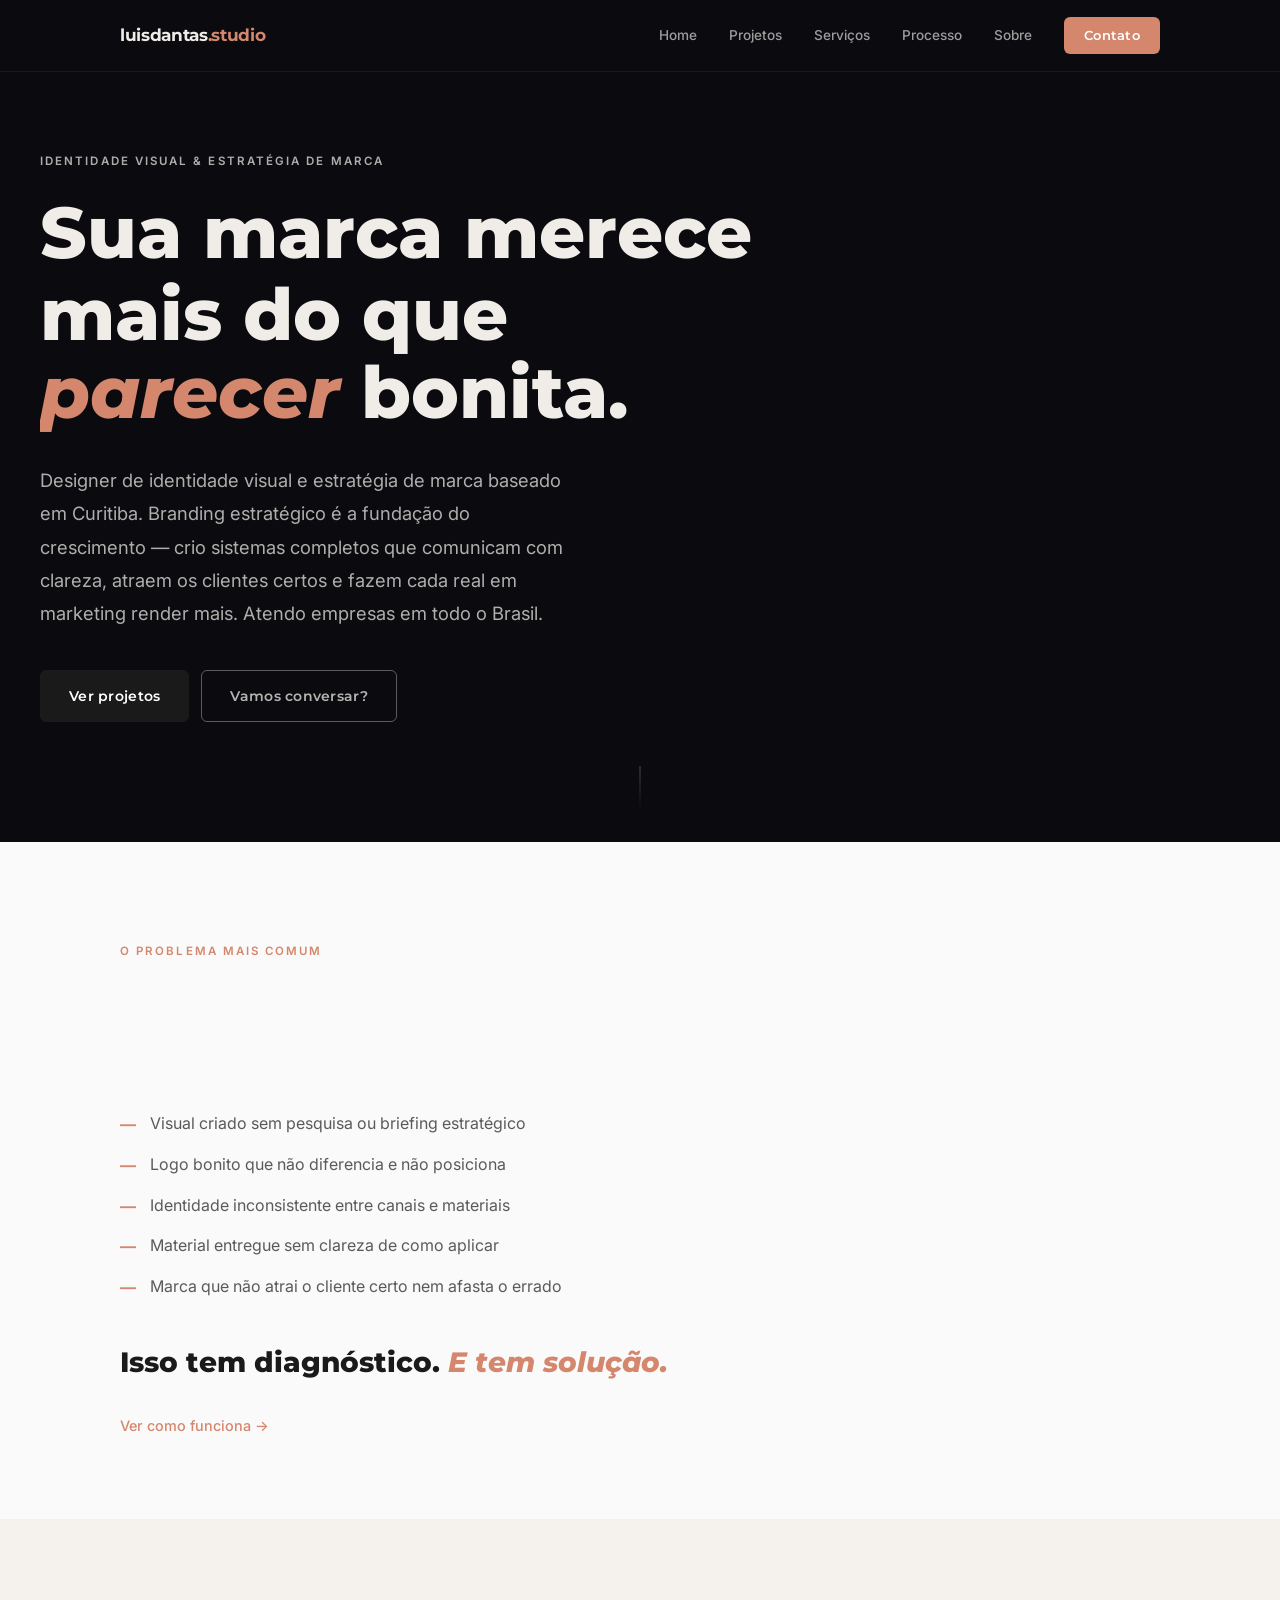
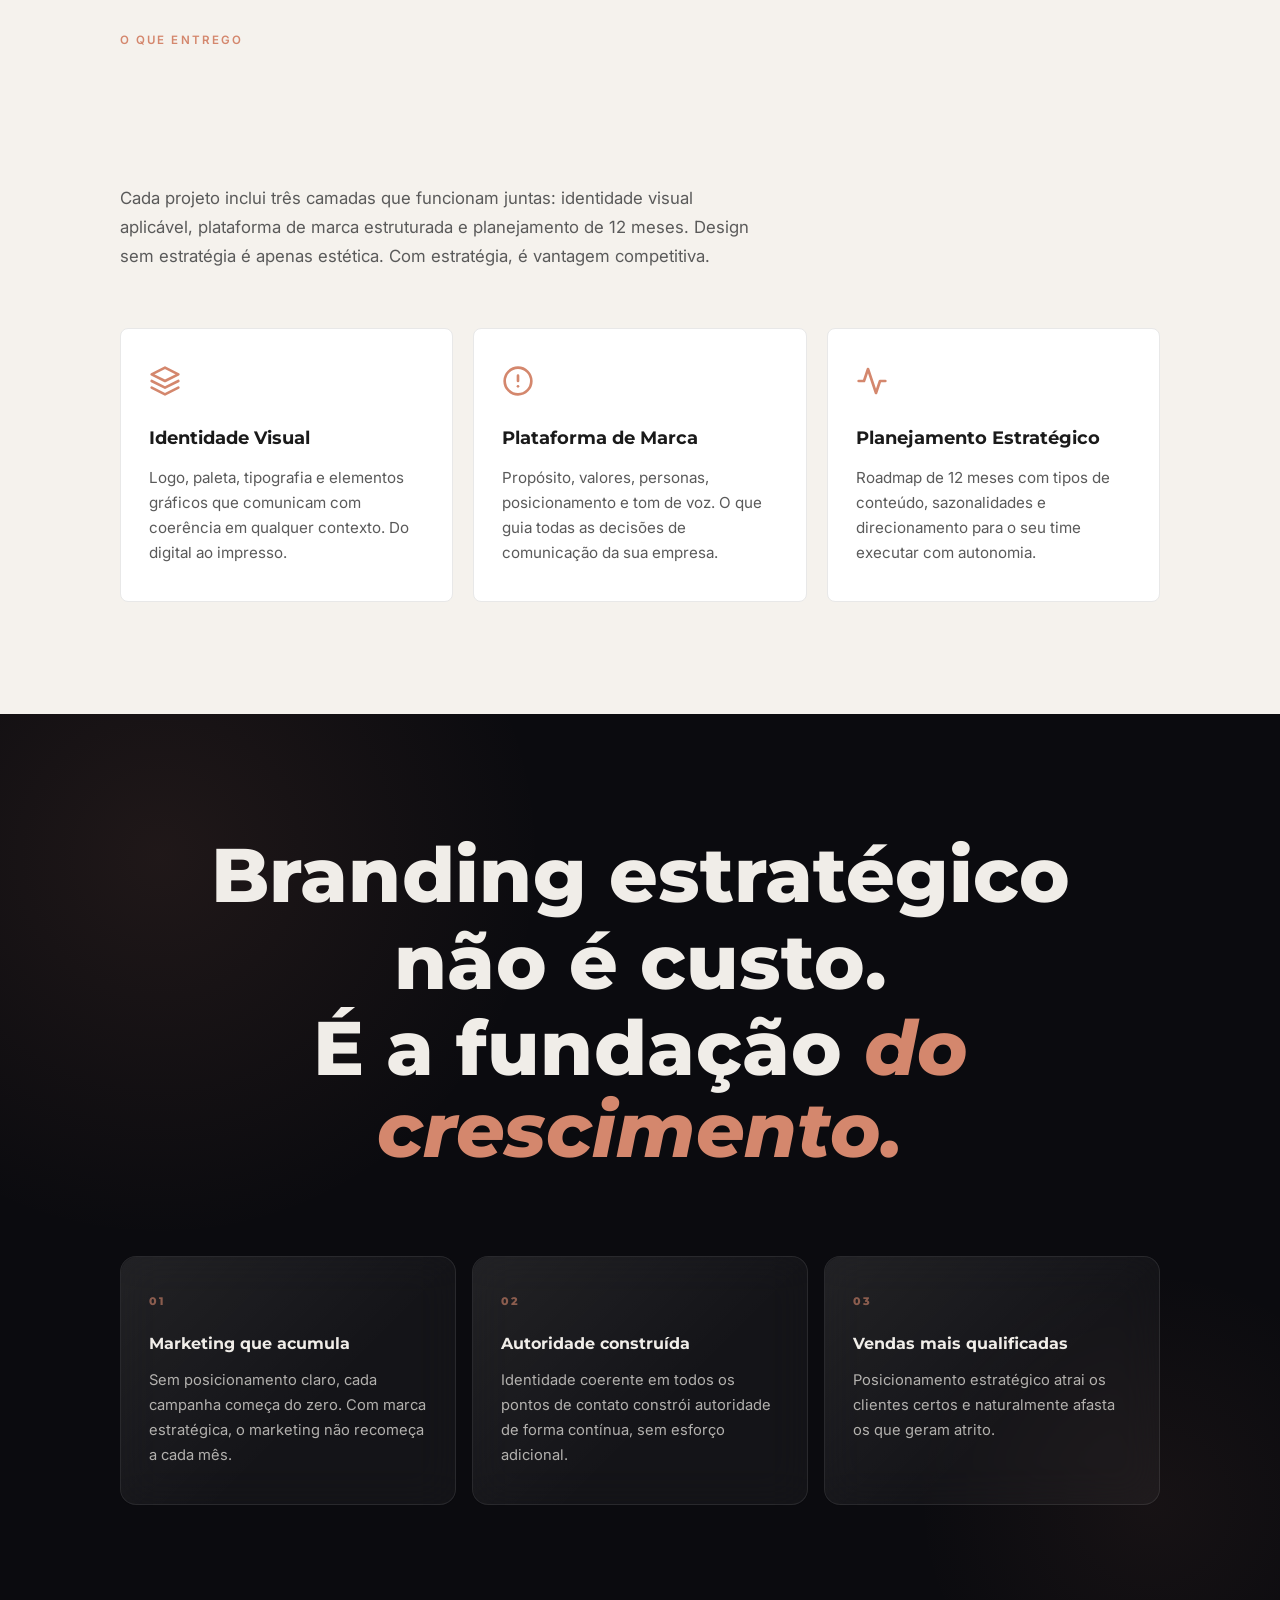
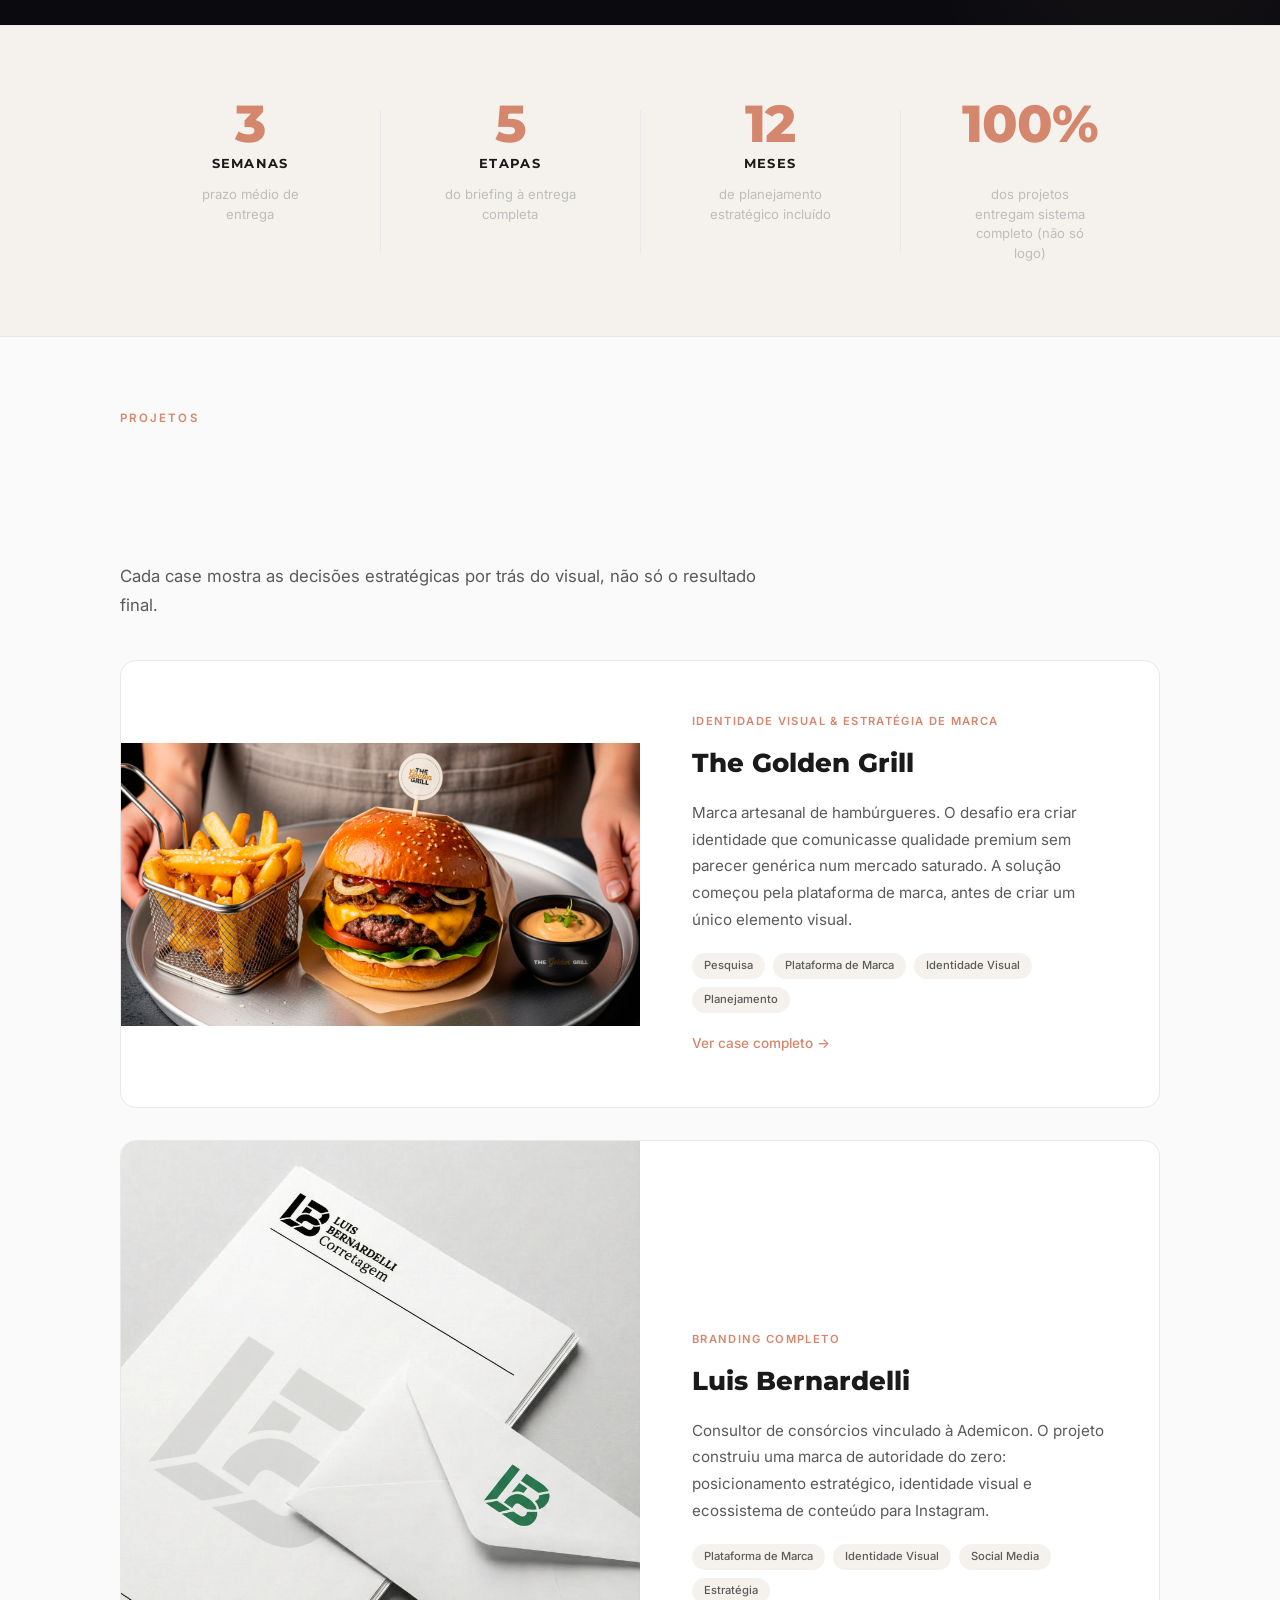
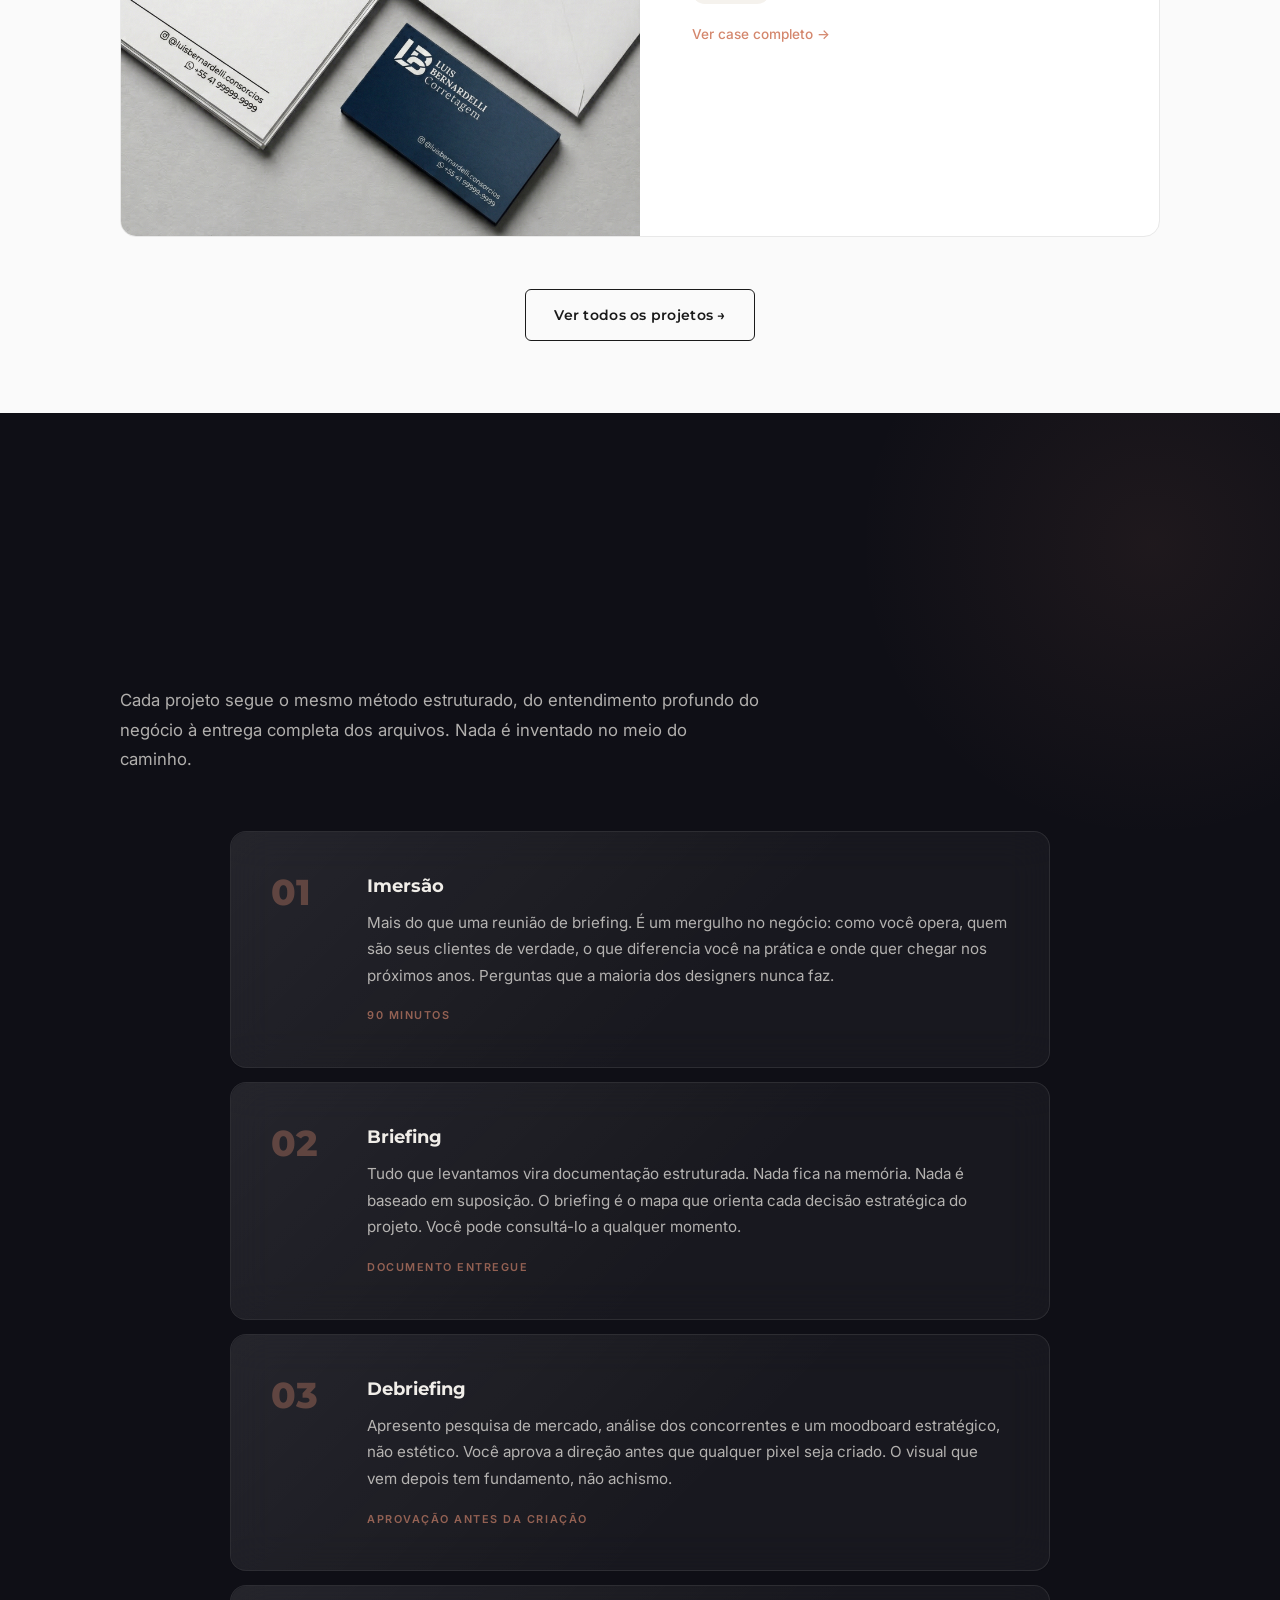
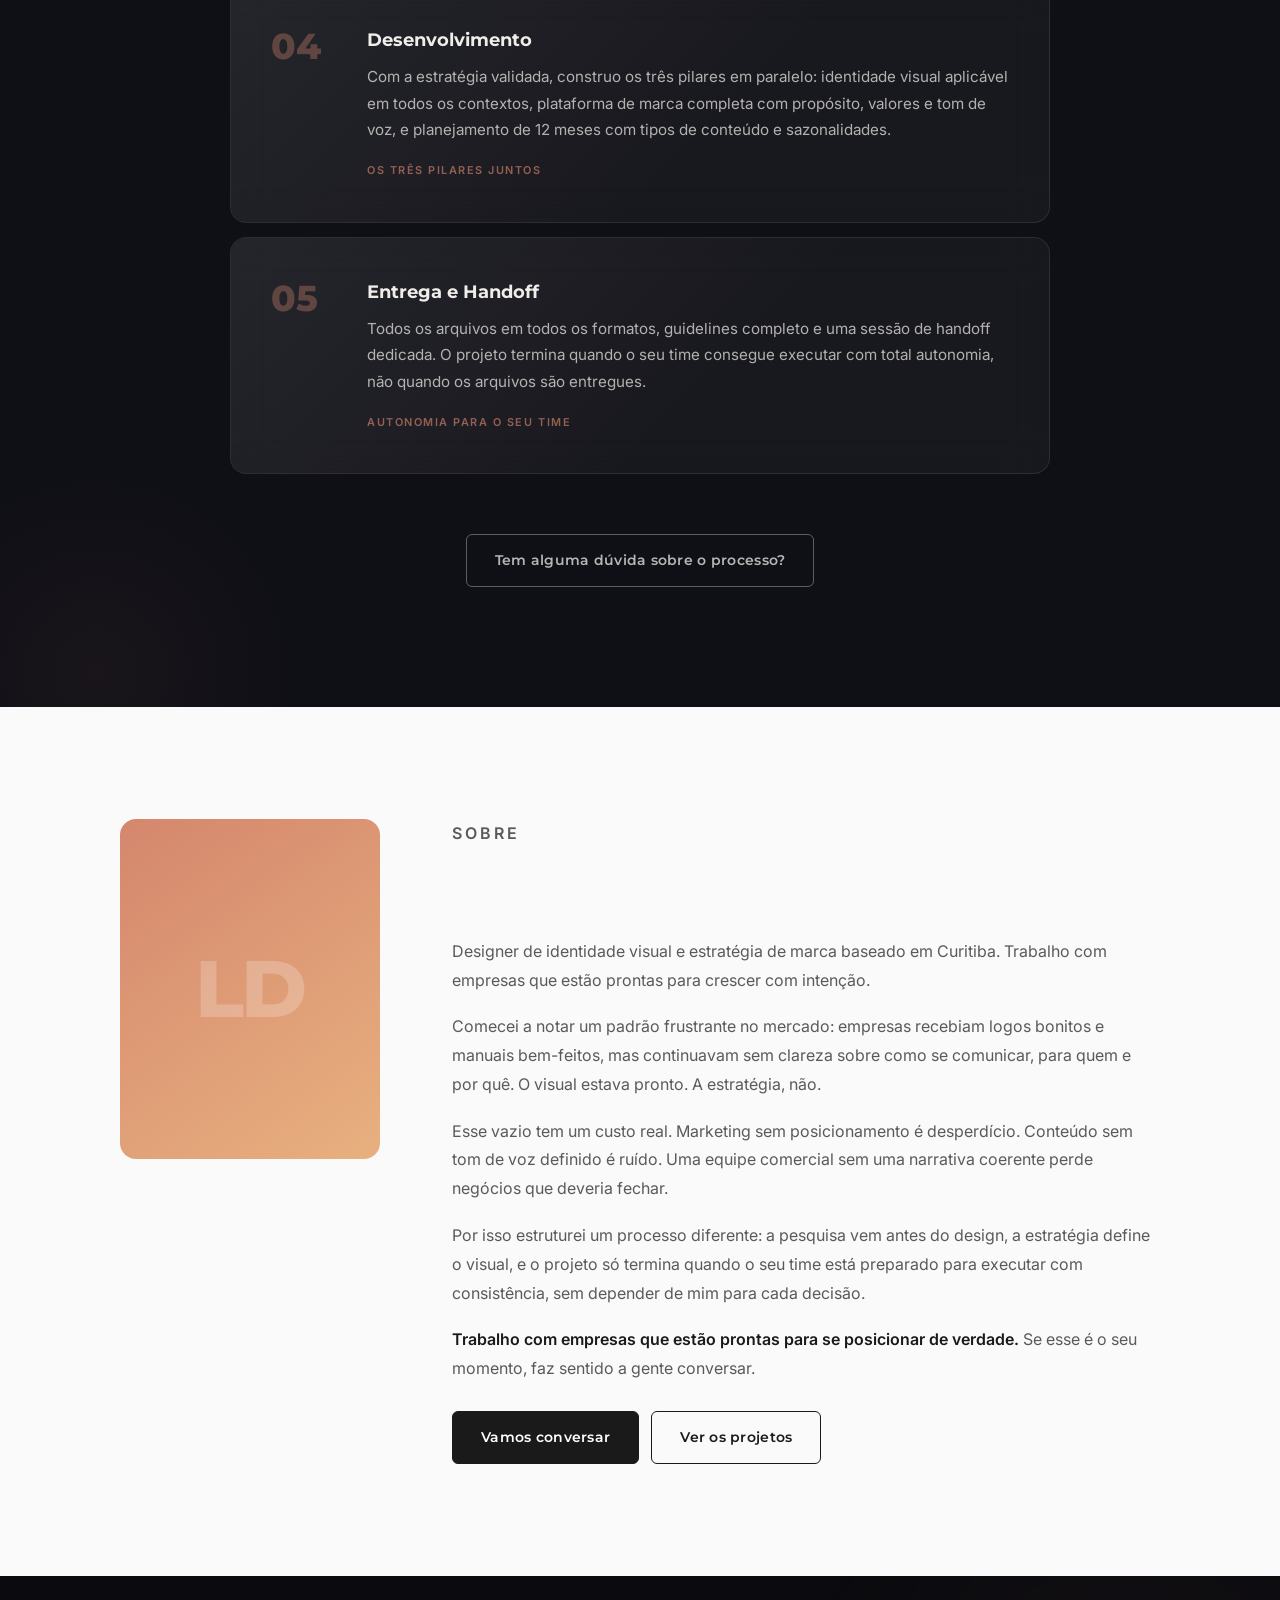
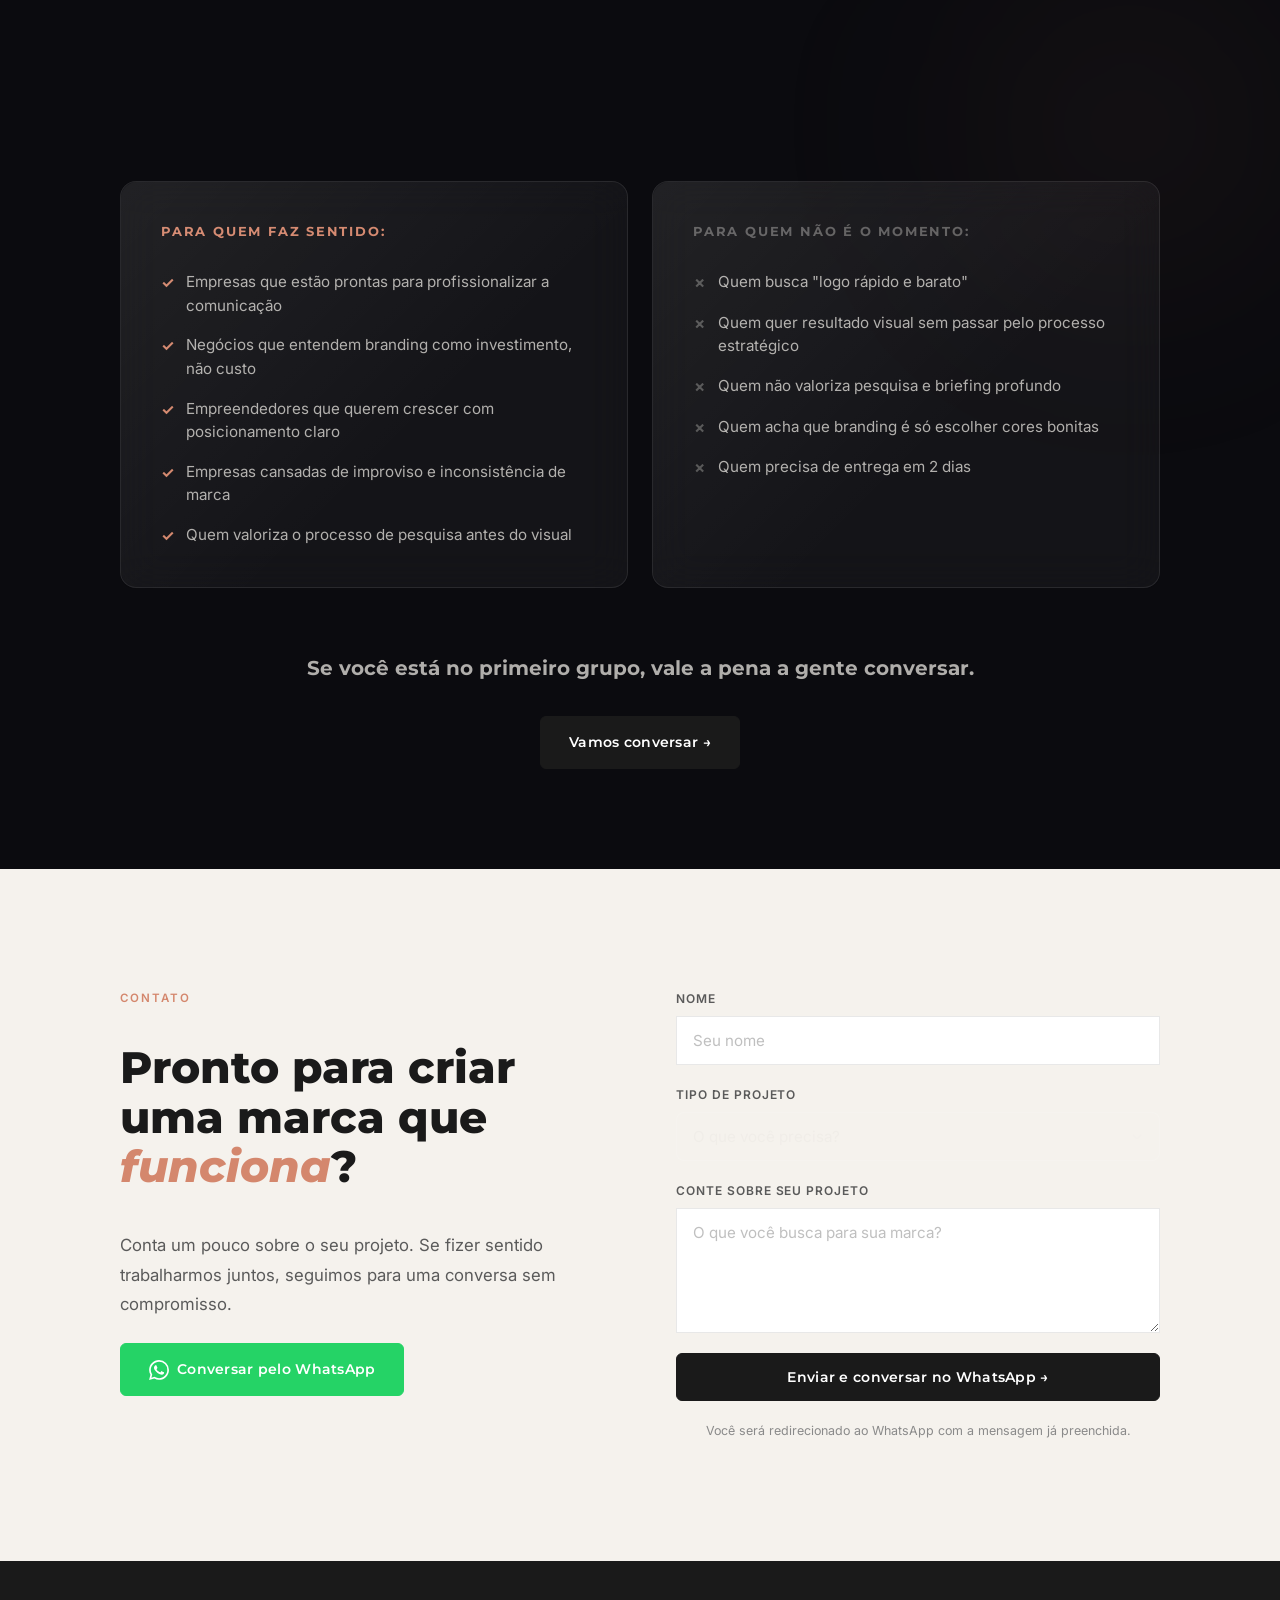
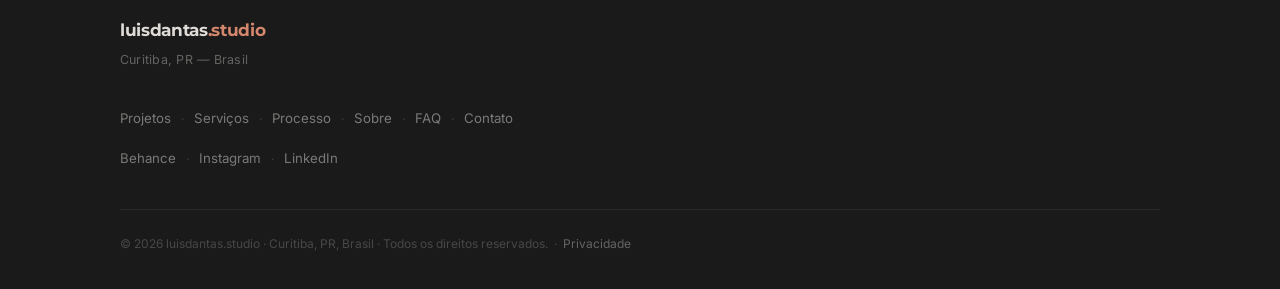
==== commit f1e2cf35: "seo: meta tags, schema JSON-LD, FAQ page, sitemap e robots.txt — 11 páginas - Meta title/description" ====
--- a/index.html
+++ b/index.html
@@ -3,15 +3,15 @@
 <head>
   <meta charset="UTF-8">
   <meta name="viewport" content="width=device-width, initial-scale=1.0">
-  <title>luisdantas.studio — Branding Estratégico para Empresas em Crescimento</title>
-  <meta name="description" content="Design estratégico fundamentado em pesquisa que transforma negócios em marcas funcionais. Identidade visual, plataforma de marca e planejamento de 12 meses.">
+  <title>Designer de Identidade Visual e Branding | Curitiba | Luis Dantas</title>
+  <meta name="description" content="Criação de identidade visual e branding estratégico para empresas que querem se posicionar de verdade. Designer baseado em Curitiba, atendo em todo o Brasil. Conheça o processo.">
   <meta name="author" content="Luis Henrique Dantas">
   <link rel="canonical" href="https://luisdantas.studio/">
   <link rel="alternate" hreflang="pt-BR" href="https://luisdantas.studio/">
 
   <!-- Open Graph -->
-  <meta property="og:title" content="luisdantas.studio — Branding que vai além do bonito: ele funciona.">
-  <meta property="og:description" content="Sistemas completos de identidade visual com estratégia de marca para empresas prontas para se posicionar de verdade.">
+  <meta property="og:title" content="Designer de Identidade Visual | Luis Dantas">
+  <meta property="og:description" content="Sistemas completos de identidade visual com estratégia de marca para empresas prontas para crescer com posicionamento claro.">
   <meta property="og:type" content="website">
   <meta property="og:url" content="https://luisdantas.studio/">
   <meta property="og:image" content="https://luisdantas.studio/assets/images/og-image.jpg">
@@ -22,8 +22,8 @@
 
   <!-- Twitter Card -->
   <meta name="twitter:card" content="summary_large_image">
-  <meta name="twitter:title" content="luisdantas.studio — Branding que vai além do bonito: ele funciona.">
-  <meta name="twitter:description" content="Sistemas completos de identidade visual com estratégia de marca para empresas prontas para se posicionar de verdade.">
+  <meta name="twitter:title" content="Designer de Identidade Visual | Luis Dantas">
+  <meta name="twitter:description" content="Sistemas completos de identidade visual com estratégia de marca para empresas prontas para crescer com posicionamento claro.">
   <meta name="twitter:image" content="https://luisdantas.studio/assets/images/og-image.jpg">
 
   <!-- Favicon -->
@@ -42,36 +42,93 @@
   <script type="application/ld+json">
   {
     "@context": "https://schema.org",
-    "@type": "ProfessionalService",
-    "name": "luisdantas.studio",
-    "description": "Branding estratégico e identidade visual para empresas em crescimento. Sistemas completos de marca com posicionamento, identidade visual e planejamento de 12 meses.",
-    "url": "https://luisdantas.studio",
-    "telephone": "+55-41-98717-8464",
-    "image": "https://luisdantas.studio/assets/images/og-image.jpg",
-    "priceRange": "$$",
-    "serviceType": ["Branding", "Identidade Visual", "Estratégia de Marca", "Social Media", "Design de Sites"],
-    "founder": {
-      "@type": "Person",
-      "name": "Luis Henrique Dantas",
-      "jobTitle": "Designer de Identidade Visual & Estratégia de Marca",
-      "url": "https://luisdantas.studio",
-      "sameAs": [
-        "https://www.instagram.com/luisdantas.studio",
-        "https://www.linkedin.com/in/luiisdantas",
-        "https://www.behance.net/luisdantas"
-      ]
-    },
-    "address": {
-      "@type": "PostalAddress",
-      "addressLocality": "Curitiba",
-      "addressRegion": "PR",
-      "addressCountry": "BR"
-    },
-    "areaServed": "BR",
-    "sameAs": [
-      "https://www.instagram.com/luisdantas.studio",
-      "https://www.linkedin.com/in/luiisdantas",
-      "https://www.behance.net/luisdantas"
+    "@graph": [
+      {
+        "@type": "ProfessionalService",
+        "@id": "https://luisdantas.studio/#organization",
+        "name": "luisdantas.studio",
+        "url": "https://luisdantas.studio",
+        "logo": {
+          "@type": "ImageObject",
+          "url": "https://luisdantas.studio/assets/images/og-image.jpg"
+        },
+        "description": "Designer de identidade visual e estratégia de marca em Curitiba. Criação de sistemas completos de branding para empresas em crescimento.",
+        "address": {
+          "@type": "PostalAddress",
+          "addressLocality": "Curitiba",
+          "addressRegion": "PR",
+          "addressCountry": "BR"
+        },
+        "areaServed": {
+          "@type": "Country",
+          "name": "Brasil"
+        },
+        "priceRange": "R$ 3.000+",
+        "telephone": "+5541987178464",
+        "sameAs": [
+          "https://www.instagram.com/luisdantas.studio",
+          "https://www.linkedin.com/in/luiisdantas",
+          "https://www.behance.net/luisdantas"
+        ],
+        "hasOfferCatalog": {
+          "@type": "OfferCatalog",
+          "name": "Serviços de Branding e Identidade Visual",
+          "itemListElement": [
+            {
+              "@type": "Offer",
+              "itemOffered": {
+                "@type": "Service",
+                "name": "Identidade Visual Completa",
+                "description": "Logo, paleta, tipografia e elementos gráficos que comunicam com coerência em qualquer contexto. Do digital ao impresso."
+              }
+            },
+            {
+              "@type": "Offer",
+              "itemOffered": {
+                "@type": "Service",
+                "name": "Plataforma de Marca",
+                "description": "Propósito, valores, personas, posicionamento e tom de voz. O alicerce estratégico que guia todas as decisões de comunicação."
+              }
+            },
+            {
+              "@type": "Offer",
+              "itemOffered": {
+                "@type": "Service",
+                "name": "Planejamento Estratégico de 12 Meses",
+                "description": "Roadmap de comunicação com tipos de conteúdo, sazonalidades e direcionamento para execução autônoma."
+              }
+            }
+          ]
+        }
+      },
+      {
+        "@type": "Person",
+        "@id": "https://luisdantas.studio/#person",
+        "name": "Luis Henrique Dantas",
+        "url": "https://luisdantas.studio",
+        "jobTitle": "Designer de Identidade Visual e Estratégia de Marca",
+        "worksFor": { "@id": "https://luisdantas.studio/#organization" },
+        "address": {
+          "@type": "PostalAddress",
+          "addressLocality": "Curitiba",
+          "addressRegion": "PR",
+          "addressCountry": "BR"
+        },
+        "sameAs": [
+          "https://www.linkedin.com/in/luiisdantas",
+          "https://www.behance.net/luisdantas",
+          "https://www.instagram.com/luisdantas.studio"
+        ]
+      },
+      {
+        "@type": "WebSite",
+        "@id": "https://luisdantas.studio/#website",
+        "url": "https://luisdantas.studio",
+        "name": "luisdantas.studio",
+        "description": "Designer de identidade visual e branding estratégico em Curitiba",
+        "publisher": { "@id": "https://luisdantas.studio/#organization" },
+        "inLanguage": "pt-BR"
+      }
     ]
   }
   </script>
@@ -112,7 +169,7 @@
       </h1>
 
       <p class="hero__subtitle reveal--load" style="transition-delay: 0.5s;">
-        Branding estratégico é a fundação do crescimento. Crio sistemas completos de identidade visual que comunicam com clareza, atraem os clientes certos e fazem cada real em marketing render mais.
+        Designer de identidade visual e estratégia de marca baseado em Curitiba. Branding estratégico é a fundação do crescimento — crio sistemas completos que comunicam com clareza, atraem os clientes certos e fazem cada real em marketing render mais. Atendo empresas em todo o Brasil.
       </p>
 
       <div class="hero__ctas reveal--load" style="transition-delay: 0.65s;">
@@ -264,7 +321,7 @@
       <div class="cases__grid">
         <a href="/cases/the-golden-grill" class="case-card case-card--featured reveal">
           <div class="case-card__image">
-            <img src="assets/images/cases/the-golden-grill/hero-product.jpg" alt="The Golden Grill — Hambúrguer artesanal premium" loading="lazy">
+            <img src="assets/images/cases/the-golden-grill/hero-product.jpg" alt="The Golden Grill — Identidade visual e branding estratégico" loading="lazy">
           </div>
           <div class="case-card__content">
             <p class="case-card__label">Identidade Visual & Estratégia de Marca</p>
@@ -282,7 +339,7 @@
 
         <a href="/cases/luis-bernardelli" class="case-card case-card--featured reveal reveal--d1">
           <div class="case-card__image">
-            <img src="assets/images/cases/luis-bernardelli/hero-cover.png" alt="Luis Bernardelli — Branding para consultor de consórcios" loading="lazy">
+            <img src="assets/images/cases/luis-bernardelli/hero-cover.png" alt="Luis Bernardelli — Identidade visual e branding estratégico" loading="lazy">
           </div>
           <div class="case-card__content">
             <p class="case-card__label">Branding Completo</p>
@@ -506,7 +563,7 @@
         <a href="https://www.linkedin.com/in/luiisdantas" target="_blank" rel="noopener noreferrer">LinkedIn</a>
       </div>
       <div class="footer__bottom">
-        <p class="footer__copy">&copy; 2026 luisdantas.studio. Todos os direitos reservados.&nbsp;&nbsp;&middot;&nbsp;&nbsp;<a href="/politica-de-privacidade">Privacidade</a></p>
+        <p class="footer__copy">&copy; 2026 luisdantas.studio &middot; Curitiba, PR, Brasil &middot; Todos os direitos reservados.&nbsp;&nbsp;&middot;&nbsp;&nbsp;<a href="/politica-de-privacidade">Privacidade</a></p>
       </div>
     </div>
   </footer>
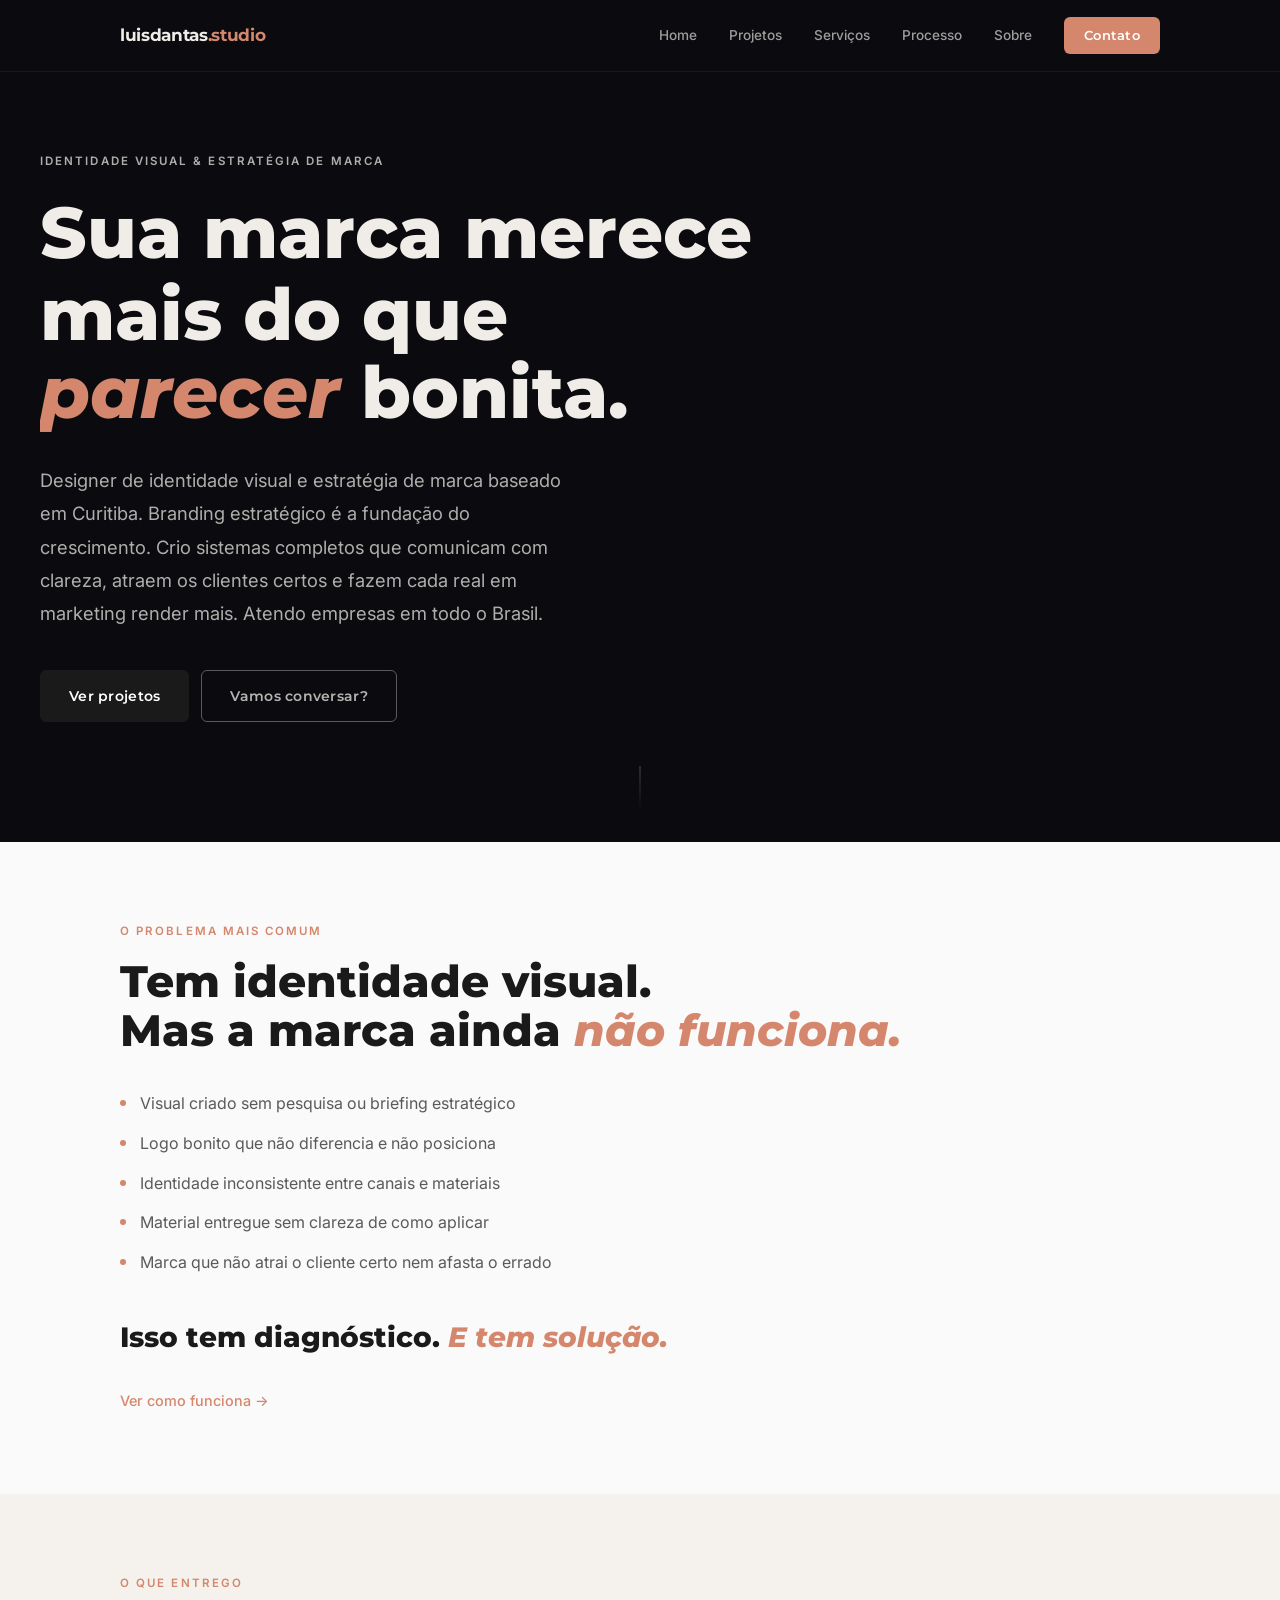
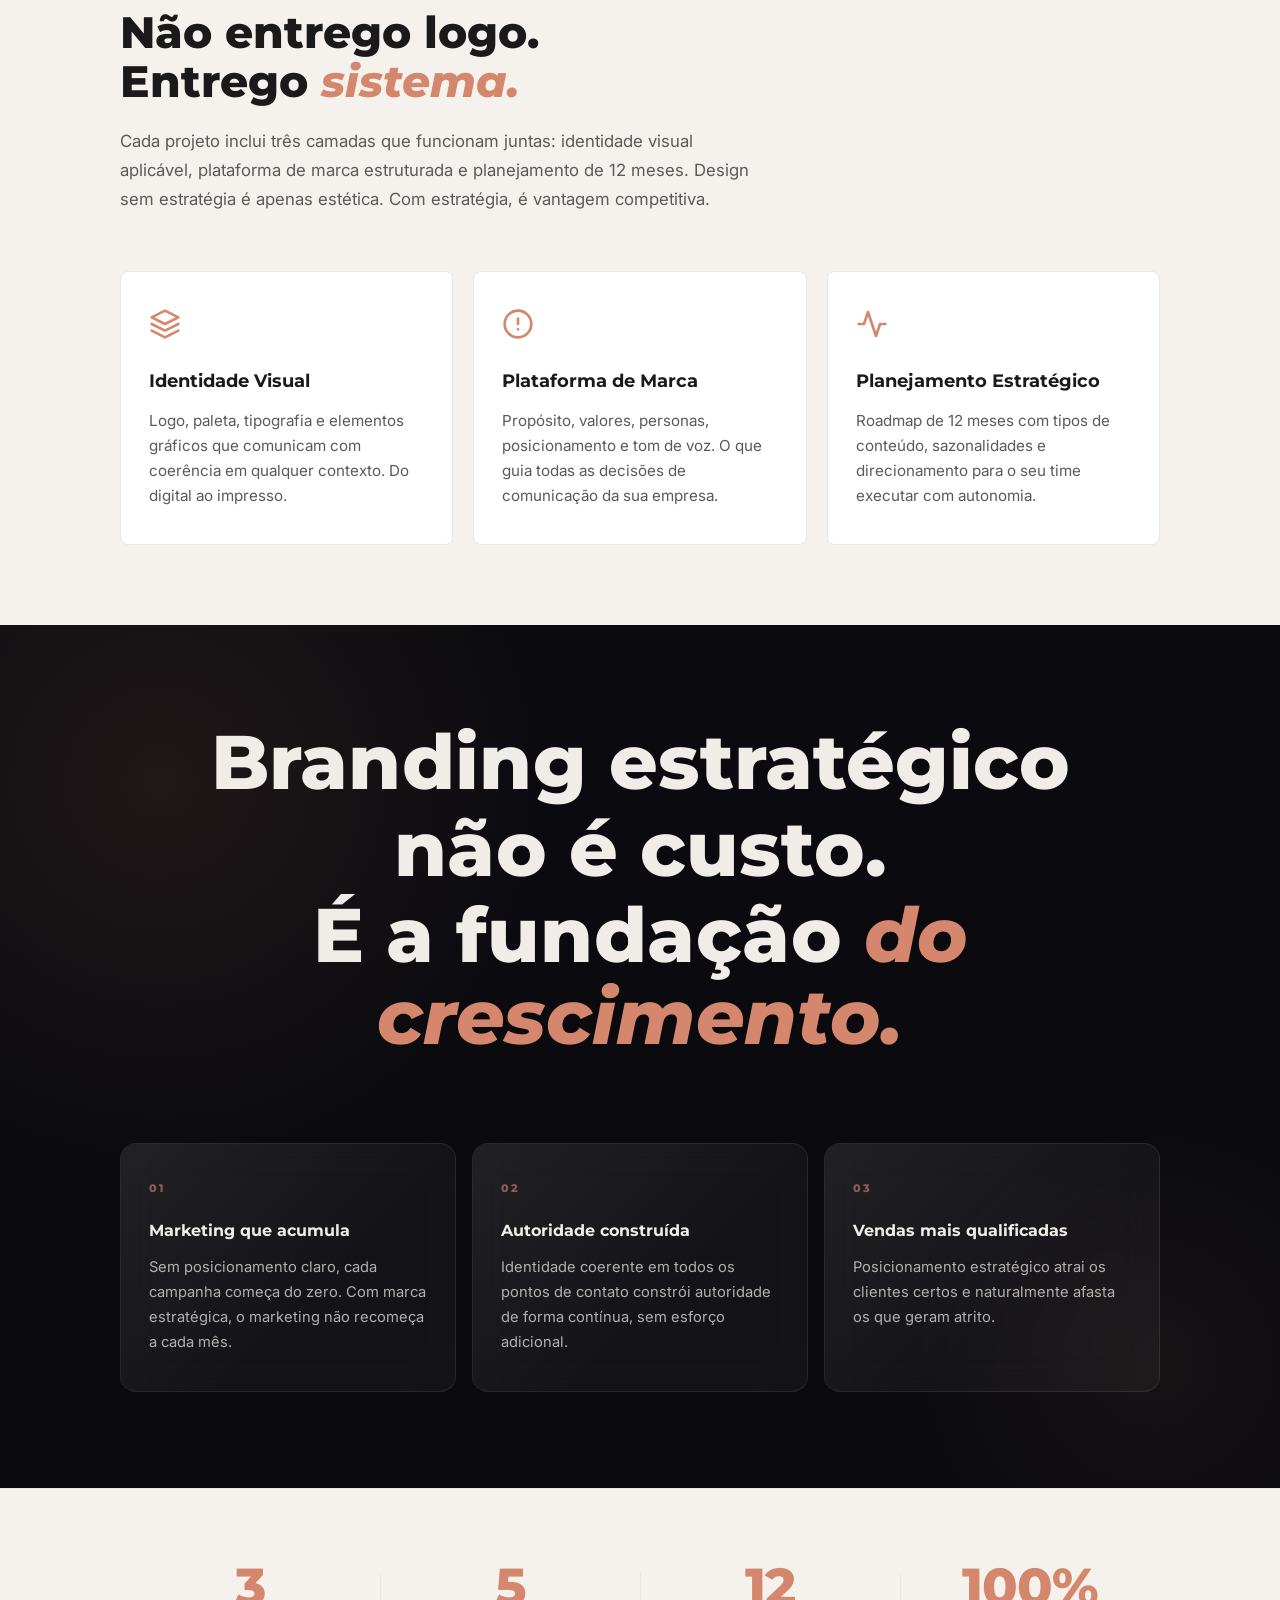
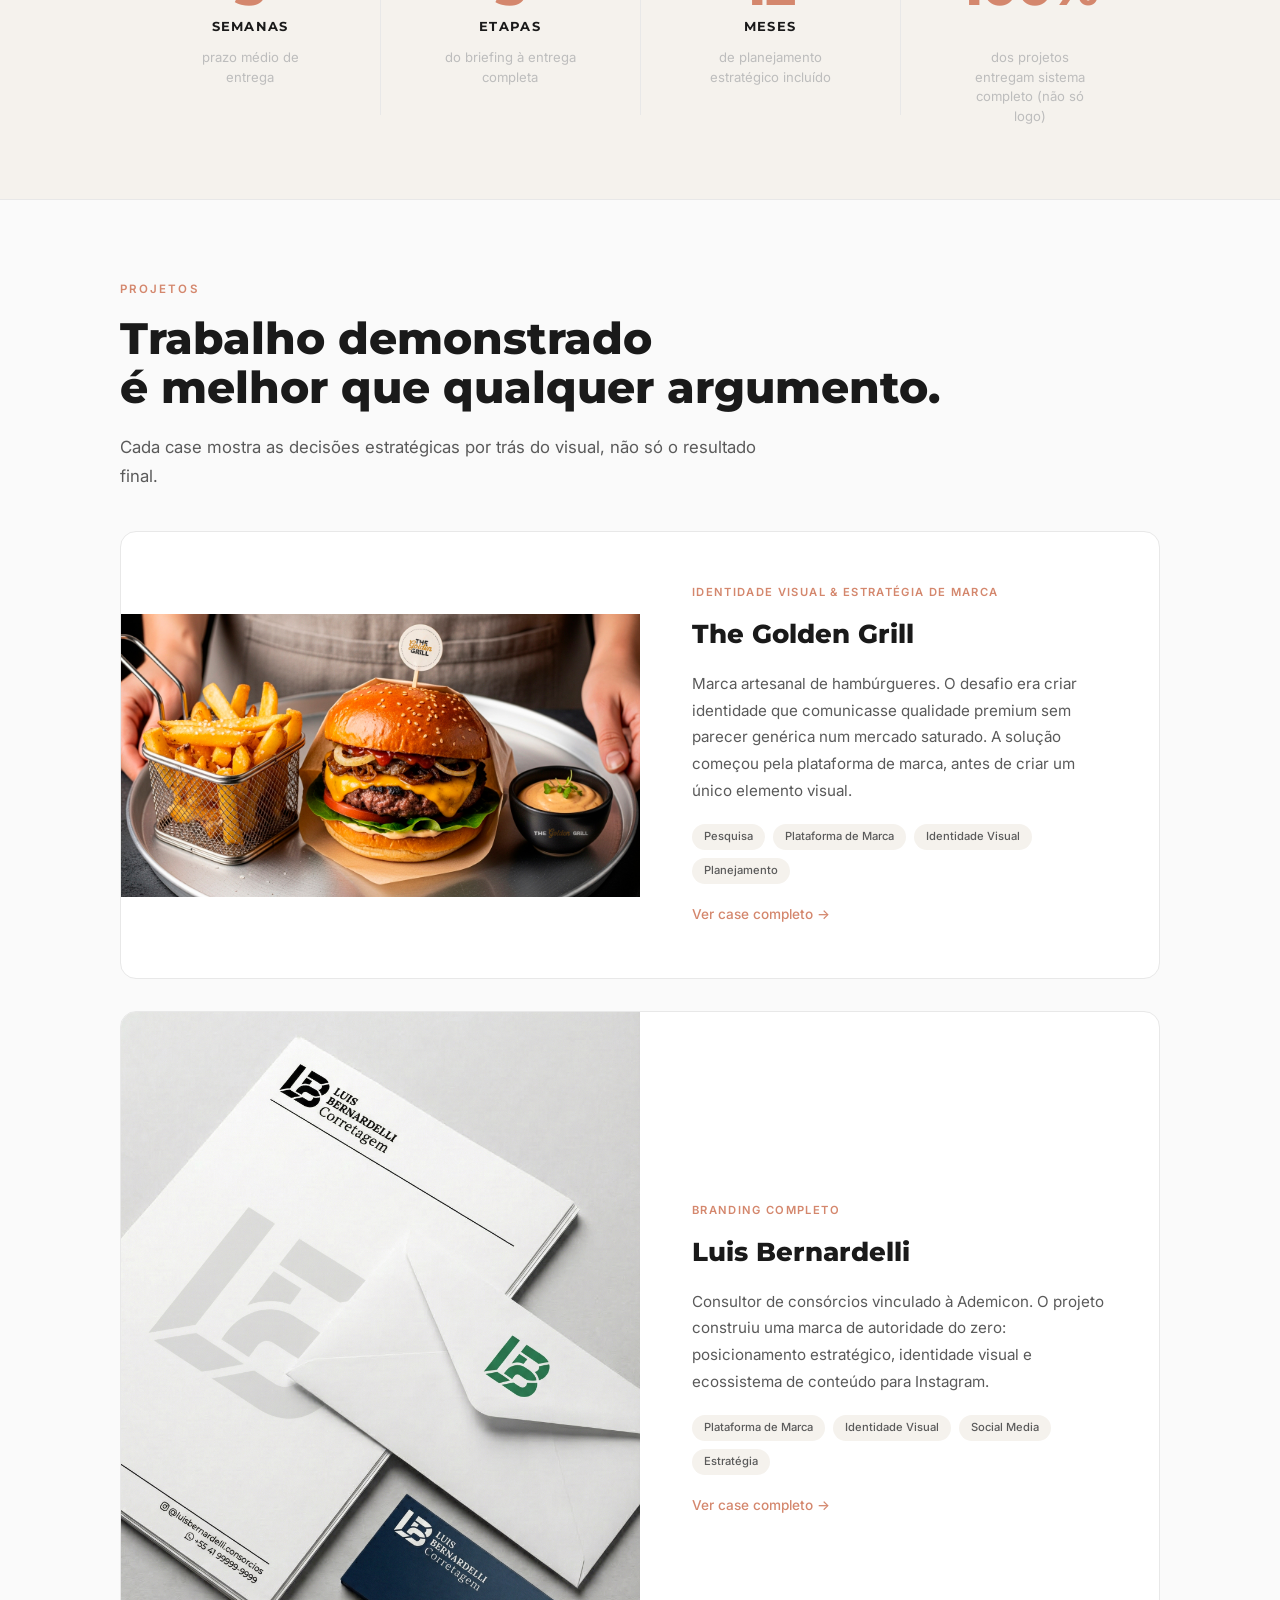
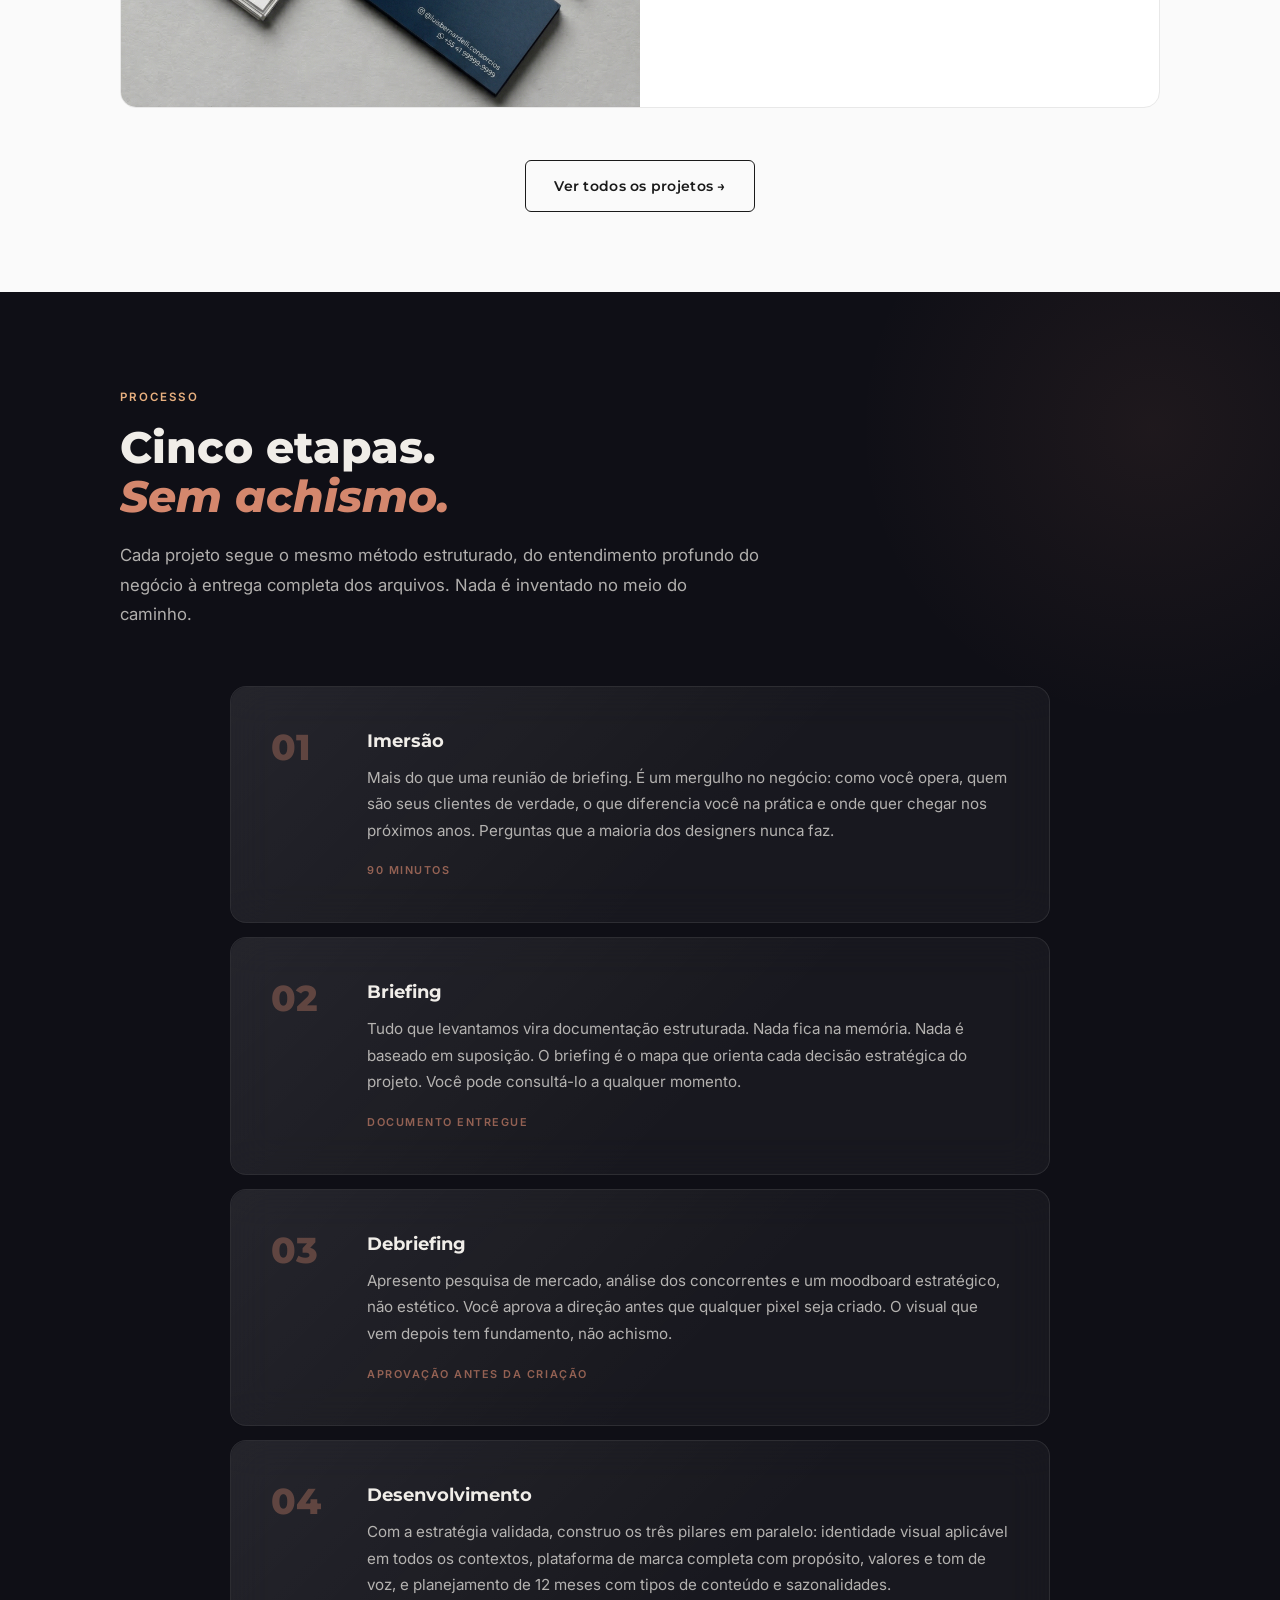
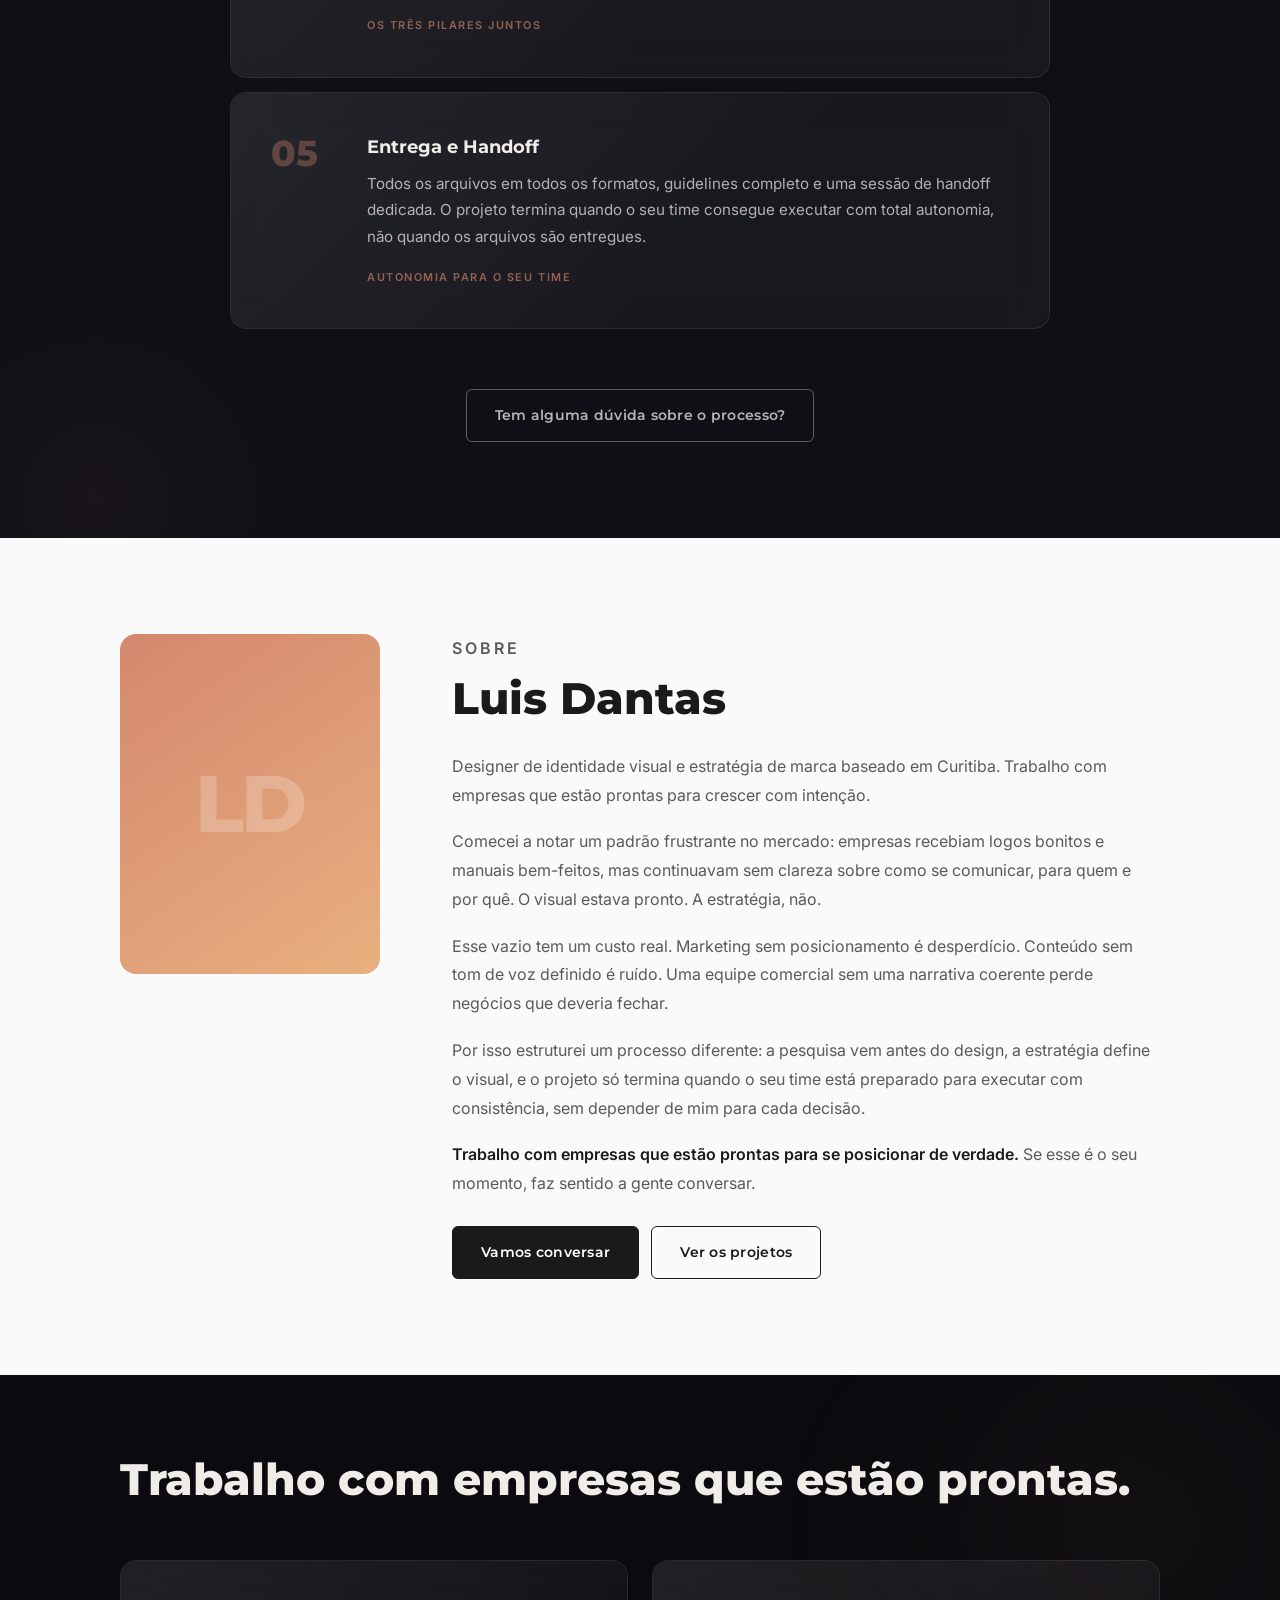
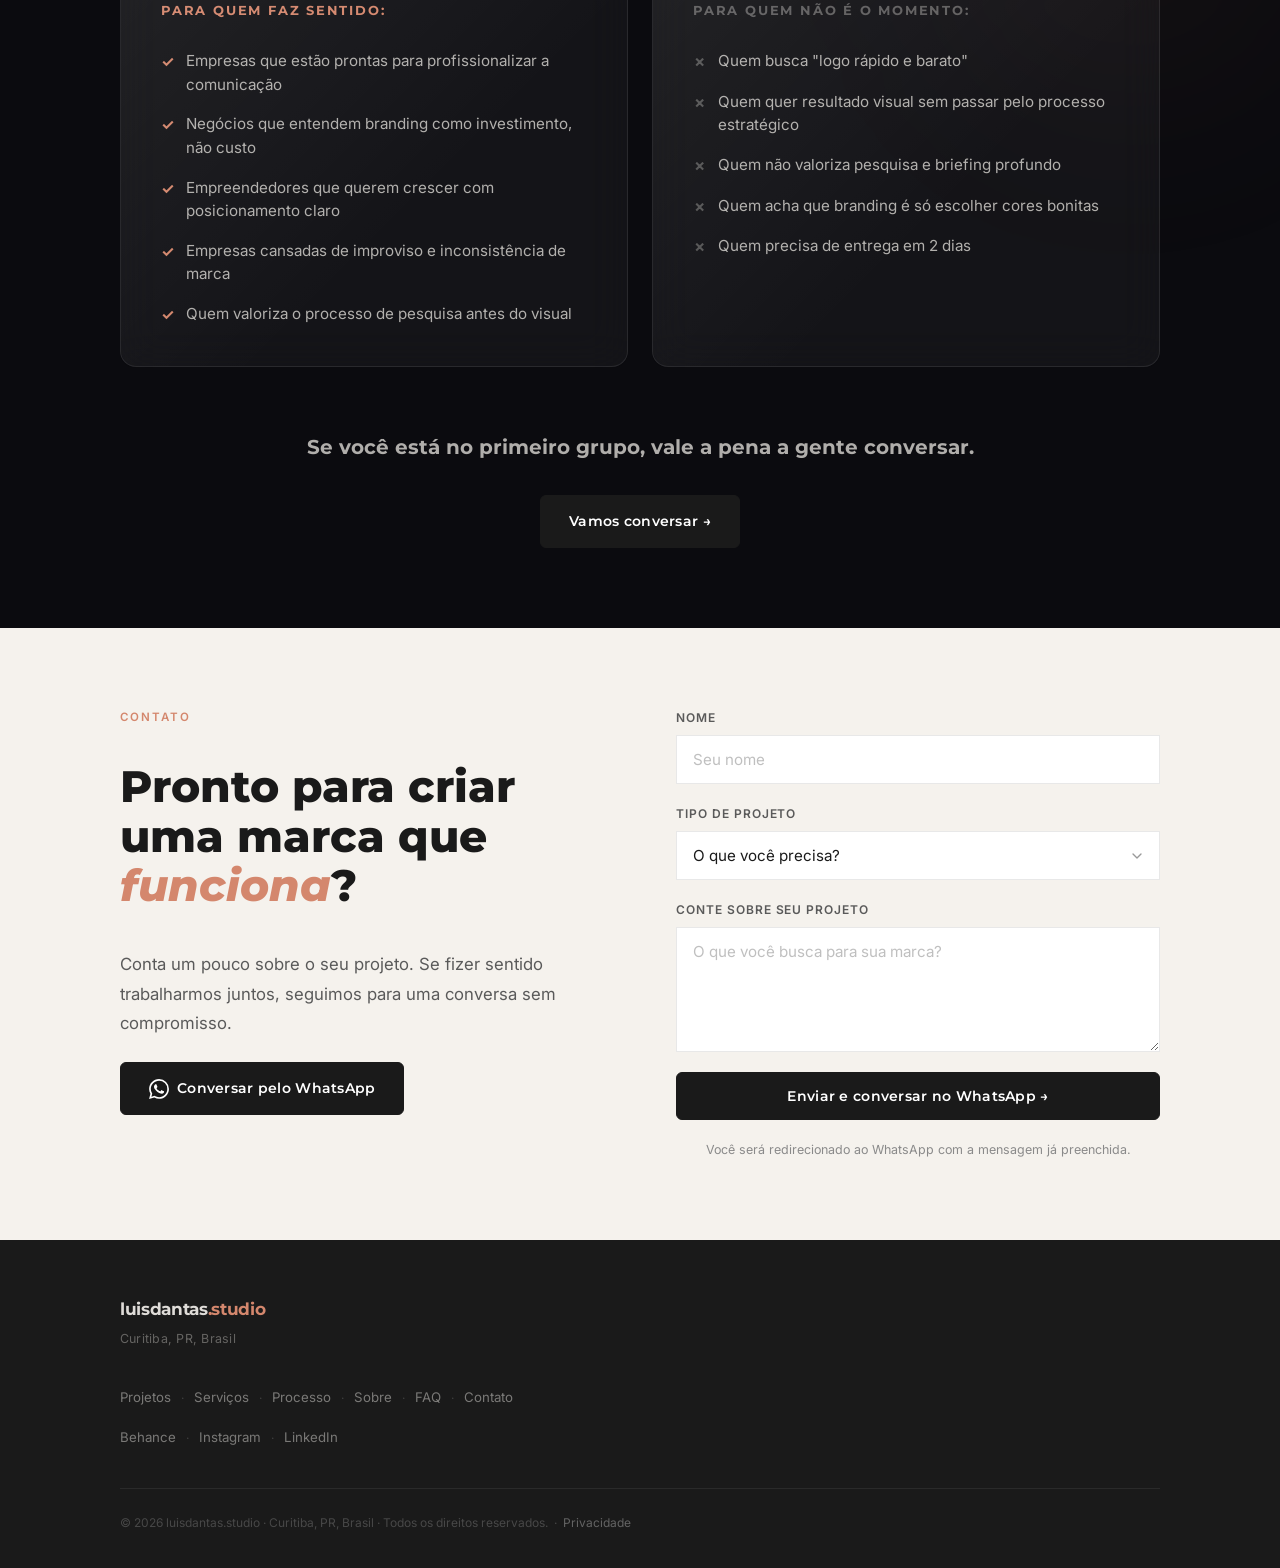
==== commit 0f650361: "fix: travessões removidos do copy e cache-busting nos assets - Último marcador '—' do CSS (lista dif" ====
--- a/index.html
+++ b/index.html
@@ -36,7 +36,7 @@
   <link href="https://fonts.googleapis.com/css2?family=Inter:wght@400;500;600&family=Montserrat:ital,wght@0,700;0,800;1,700&display=swap" rel="stylesheet">
 
   <!-- Styles -->
-  <link rel="stylesheet" href="css/style.css">
+  <link rel="stylesheet" href="css/style.css?v=3">
 
   <!-- Schema Markup -->
   <script type="application/ld+json">
@@ -169,7 +169,7 @@
       </h1>
 
       <p class="hero__subtitle reveal--load" style="transition-delay: 0.5s;">
-        Designer de identidade visual e estratégia de marca baseado em Curitiba. Branding estratégico é a fundação do crescimento — crio sistemas completos que comunicam com clareza, atraem os clientes certos e fazem cada real em marketing render mais. Atendo empresas em todo o Brasil.
+        Designer de identidade visual e estratégia de marca baseado em Curitiba. Branding estratégico é a fundação do crescimento. Crio sistemas completos que comunicam com clareza, atraem os clientes certos e fazem cada real em marketing render mais. Atendo empresas em todo o Brasil.
       </p>
 
       <div class="hero__ctas reveal--load" style="transition-delay: 0.65s;">
@@ -547,7 +547,7 @@
     <div class="container">
       <div class="footer__head">
         <a href="/" class="footer__logo">luisdantas<span>.studio</span></a>
-        <span class="footer__location">Curitiba, PR — Brasil</span>
+        <span class="footer__location">Curitiba, PR, Brasil</span>
       </div>
       <nav class="footer__nav">
         <a href="/cases">Projetos</a><span class="footer__sep">·</span>
@@ -568,7 +568,7 @@
     </div>
   </footer>
 
-  <script src="js/main.js"></script>
+  <script src="js/main.js?v=3"></script>
   <script>
     (function () {
       var form     = document.getElementById('contact-form');
--- a/css/style.css
+++ b/css/style.css
@@ -75,6 +75,21 @@
   text-decoration: none;
 }
 
+/* Base heading colors — light por padrão, claro em seções escuras */
+h2 {
+  color: var(--text);
+}
+
+.dark-section h2 {
+  color: var(--text-dark);
+}
+
+/* Links reais dentro de texto corrido */
+p a {
+  color: var(--accent);
+  text-decoration: underline;
+}
+
 button {
   border: none;
   background: none;
@@ -244,17 +259,17 @@
   color: #FFFFFF;
 }
 
-/* WhatsApp */
+/* WhatsApp — segue a paleta do site, não o verde padrão */
 .btn--whatsapp {
-  background-color: #25D366;
+  background-color: #1A1A1A;
   color: #FFFFFF;
   font-weight: 600;
-  border: 1.5px solid #25D366;
+  border: 1.5px solid #1A1A1A;
 }
 
 .btn--whatsapp:hover {
-  background-color: #1da851;
-  border-color: #1da851;
+  background-color: var(--accent);
+  border-color: var(--accent);
   transform: translateY(-1px);
 }
 
@@ -315,6 +330,18 @@
 
 .line-mask-parent.visible .line-mask__inner {
   transform: translateY(0);
+}
+
+/* Sem animação: conteúdo sempre visível (acessibilidade + fallback) */
+@media (prefers-reduced-motion: reduce) {
+  .reveal,
+  .mask-wipe,
+  .line-mask__inner {
+    opacity: 1 !important;
+    transform: none !important;
+    clip-path: none !important;
+    transition: none !important;
+  }
 }
 
 /* ═══════════════════════════════════════════════════════════════
@@ -605,7 +632,7 @@
    SERVICES  (light section)
    ═══════════════════════════════════════════════════════════════ */
 .services {
-  padding: 112px 0;
+  padding: 80px 0;
   background-color: var(--bg-alt);
 }
 
@@ -656,7 +683,7 @@
    MANIFESTO  (dark section — ponte entre serviços e cases)
    ═══════════════════════════════════════════════════════════════ */
 .manifesto {
-  padding: 120px 0;
+  padding: 96px 0;
   background-color: var(--bg-dark);
   position: relative;
   overflow: hidden;
@@ -746,7 +773,7 @@
    CASES  (light section)
    ═══════════════════════════════════════════════════════════════ */
 .cases {
-  padding: 72px 0;
+  padding: 80px 0;
   background-color: var(--bg);
 }
 
@@ -870,7 +897,7 @@
    PROCESSO  (dark section + glass cards)
    ═══════════════════════════════════════════════════════════════ */
 .processo {
-  padding: 120px 0;
+  padding: 96px 0;
   background-color: var(--bg-dark-2);
   position: relative;
   overflow: hidden;
@@ -976,7 +1003,7 @@
    SOBRE  (light section)
    ═══════════════════════════════════════════════════════════════ */
 .sobre {
-  padding: 112px 0;
+  padding: 96px 0;
   background-color: var(--bg);
 }
 
@@ -1059,7 +1086,7 @@
    CONTATO
    ═══════════════════════════════════════════════════════════════ */
 .contato {
-  padding: 120px 0;
+  padding: 80px 0;
   background-color: #F5F2ED;
   position: relative;
   overflow: hidden;
@@ -1200,7 +1227,7 @@
 .case-nav__label {
   font-size: 0.7rem;
   font-weight: 500;
-  color: var(--accent, #6EE59B);
+  color: var(--accent, #D4876D);
   text-transform: uppercase;
   letter-spacing: 0.08em;
 }
@@ -1327,7 +1354,7 @@
    PAGE HERO  (inner pages — cases, contato)
    ═══════════════════════════════════════════════════════════════ */
 .page-hero {
-  padding: calc(var(--header-height) + 72px) 0 80px;
+  padding: calc(var(--header-height) + 56px) 0 64px;
   background-color: var(--bg-dark);
   position: relative;
   overflow: hidden;
@@ -1548,21 +1575,26 @@
   z-index: 1;
 }
 
+/* Labels claros sobre o fundo escuro da página de contato */
+.contato-page-body .form-group label {
+  color: rgba(240, 237, 232, 0.65);
+}
+
 /* Select field */
 .form-group select {
   font-family: var(--font-body);
   font-size: 0.95rem;
   padding: 14px 16px;
-  background-color: rgba(255, 255, 255, 0.05);
-  border: 1px solid var(--border-dark);
-  border-radius: var(--radius);
-  color: var(--text-dark);
+  background-color: #FFFFFF;
+  border: 1px solid var(--border);
+  border-radius: 0;
+  color: var(--text);
   transition: all var(--transition);
   outline: none;
   cursor: pointer;
   appearance: none;
   -webkit-appearance: none;
-  background-image: url("data:image/svg+xml,%3Csvg xmlns='http://www.w3.org/2000/svg' width='16' height='16' viewBox='0 0 24 24' fill='none' stroke='rgba(240,237,232,0.4)' stroke-width='2' stroke-linecap='round' stroke-linejoin='round'%3E%3Cpolyline points='6 9 12 15 18 9'%3E%3C/polyline%3E%3C/svg%3E");
+  background-image: url("data:image/svg+xml,%3Csvg xmlns='http://www.w3.org/2000/svg' width='16' height='16' viewBox='0 0 24 24' fill='none' stroke='rgba(0,0,0,0.4)' stroke-width='2' stroke-linecap='round' stroke-linejoin='round'%3E%3Cpolyline points='6 9 12 15 18 9'%3E%3C/polyline%3E%3C/svg%3E");
   background-repeat: no-repeat;
   background-position: right 14px center;
   padding-right: 40px;
@@ -1570,12 +1602,12 @@
 
 .form-group select:focus {
   border-color: var(--accent);
-  background-color: rgba(255, 255, 255, 0.08);
+  background-color: #FAFAFA;
 }
 
 .form-group select option {
-  background-color: #1a1a24;
-  color: var(--text-dark);
+  background-color: #FFFFFF;
+  color: var(--text);
 }
 
 /* Contact info card */
@@ -1656,7 +1688,7 @@
    DORES — Homepage seção A (light)
    ═══════════════════════════════════════════════════════════════ */
 .dores {
-  padding: 100px 0 80px;
+  padding: 80px 0;
   background-color: var(--bg);
 }
 
@@ -1679,11 +1711,13 @@
 }
 
 .dores__list li::before {
-  content: '—';
-  color: var(--accent);
-  font-weight: 700;
+  content: '';
+  width: 6px;
+  height: 6px;
+  border-radius: 50%;
+  background: var(--accent);
   flex-shrink: 0;
-  margin-top: 1px;
+  margin-top: 9px;
 }
 
 .dores__transition {
@@ -1787,7 +1821,7 @@
    QUEM-E — Homepage seção C (dark)
    ═══════════════════════════════════════════════════════════════ */
 .quem-e {
-  padding: 100px 0;
+  padding: 80px 0;
   background-color: var(--bg-dark);
   position: relative;
   overflow: hidden;
@@ -1879,7 +1913,7 @@
    PAGE HERO (shared — /servicos, /sobre)
    ═══════════════════════════════════════════════════════════════ */
 .page-hero {
-  padding: calc(var(--header-height) + 72px) 0 80px;
+  padding: calc(var(--header-height) + 56px) 0 64px;
   background-color: var(--bg-dark);
   position: relative;
   overflow: hidden;
@@ -1947,7 +1981,7 @@
    SERVICOS PAGE
    ═══════════════════════════════════════════════════════════════ */
 .antes-section {
-  padding: 100px 0;
+  padding: 80px 0;
   background-color: var(--bg);
 }
 
@@ -1992,7 +2026,7 @@
 }
 
 .servicos-list {
-  padding: 100px 0;
+  padding: 80px 0;
   background-color: var(--bg-alt);
 }
 
@@ -2099,7 +2133,7 @@
 }
 
 .diferencial-section {
-  padding: 100px 0;
+  padding: 80px 0;
   background-color: var(--bg-dark);
   position: relative;
   overflow: hidden;
@@ -2157,21 +2191,24 @@
 }
 
 .diferencial__list--before li::before {
-  content: '—';
-  color: rgba(240, 237, 232, 0.2);
+  content: '';
+  width: 6px;
+  height: 6px;
+  border-radius: 50%;
+  background: rgba(240, 237, 232, 0.25);
+  flex-shrink: 0;
+  margin-top: 8px;
+}
+
+.diferencial__list--after li::before {
+  content: '✓';
+  color: var(--accent);
   font-weight: 700;
   flex-shrink: 0;
 }
 
-.diferencial__list--after li::before {
-  content: '✓';
-  color: var(--accent);
-  font-weight: 700;
-  flex-shrink: 0;
-}
-
 .page-cta-section {
-  padding: 100px 0;
+  padding: 80px 0;
   background-color: var(--bg-dark);
   text-align: center;
   position: relative;
@@ -2207,7 +2244,7 @@
    SOBRE PAGE
    ═══════════════════════════════════════════════════════════════ */
 .sobre-origem {
-  padding: 100px 0;
+  padding: 80px 0;
   background-color: var(--bg);
 }
 
@@ -2225,7 +2262,7 @@
 .sobre-origem__text p:last-child { margin-bottom: 0; }
 
 .sobre-apresentacao {
-  padding: 100px 0;
+  padding: 80px 0;
   background-color: var(--bg-alt);
 }
 
@@ -2317,7 +2354,7 @@
 .sobre-apresentacao__social a:hover { opacity: 0.7; }
 
 .filosofia-section {
-  padding: 100px 0;
+  padding: 80px 0;
   background-color: var(--bg);
 }
 
@@ -2368,7 +2405,7 @@
 }
 
 .sobre-para-quem {
-  padding: 100px 0;
+  padding: 80px 0;
   background-color: var(--bg-dark);
   position: relative;
   overflow: hidden;
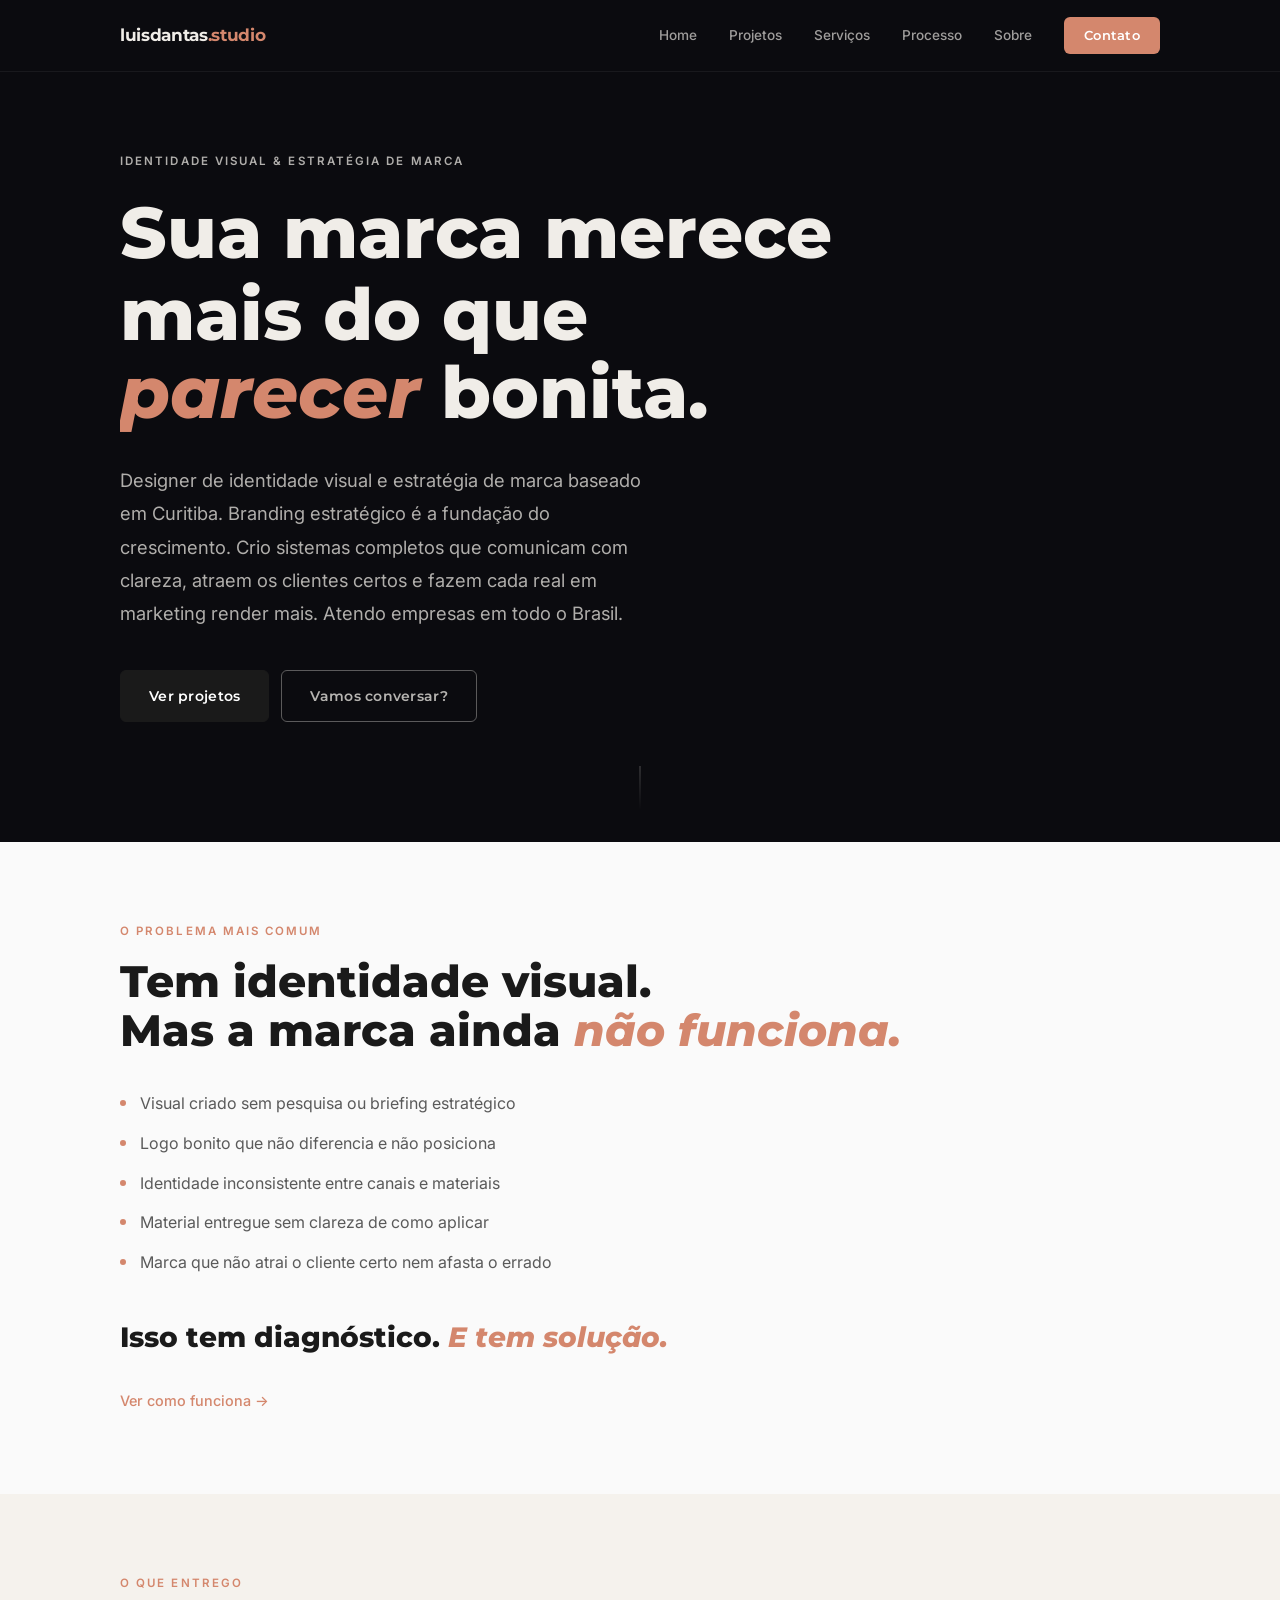
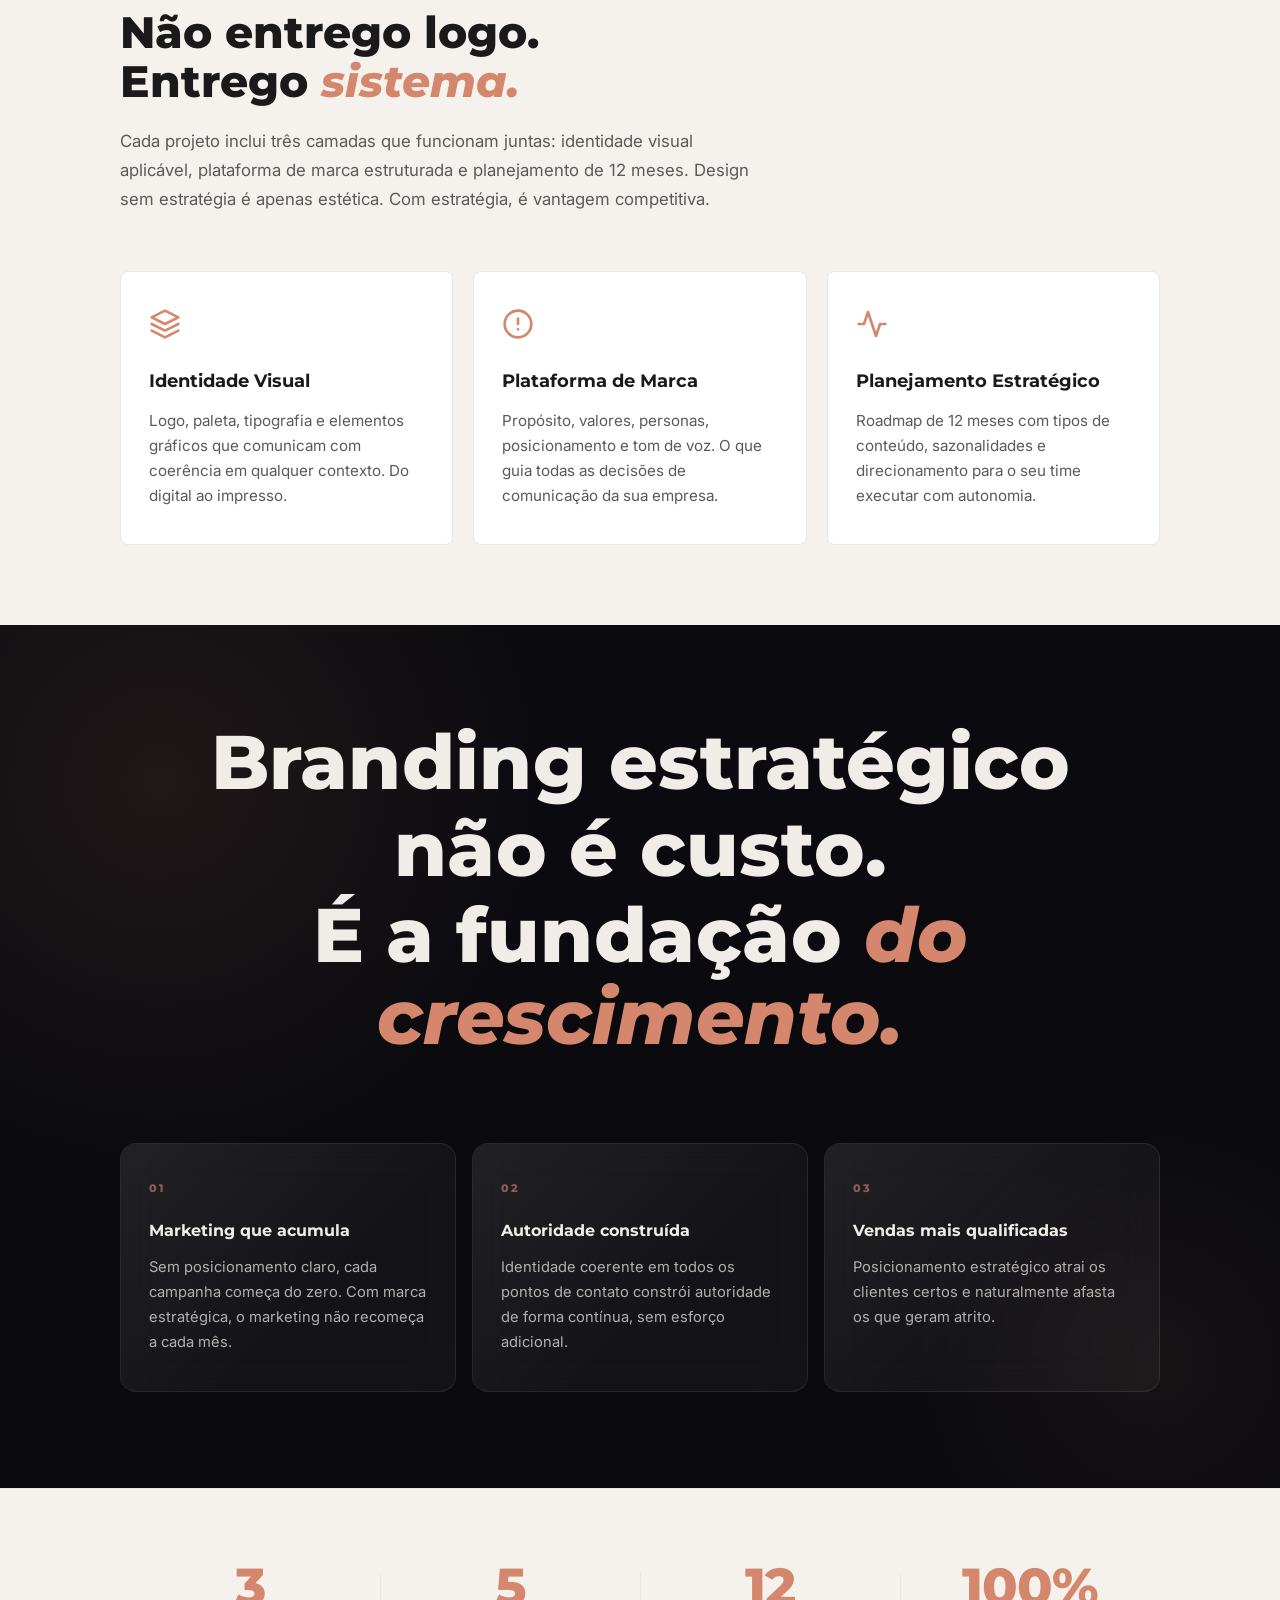
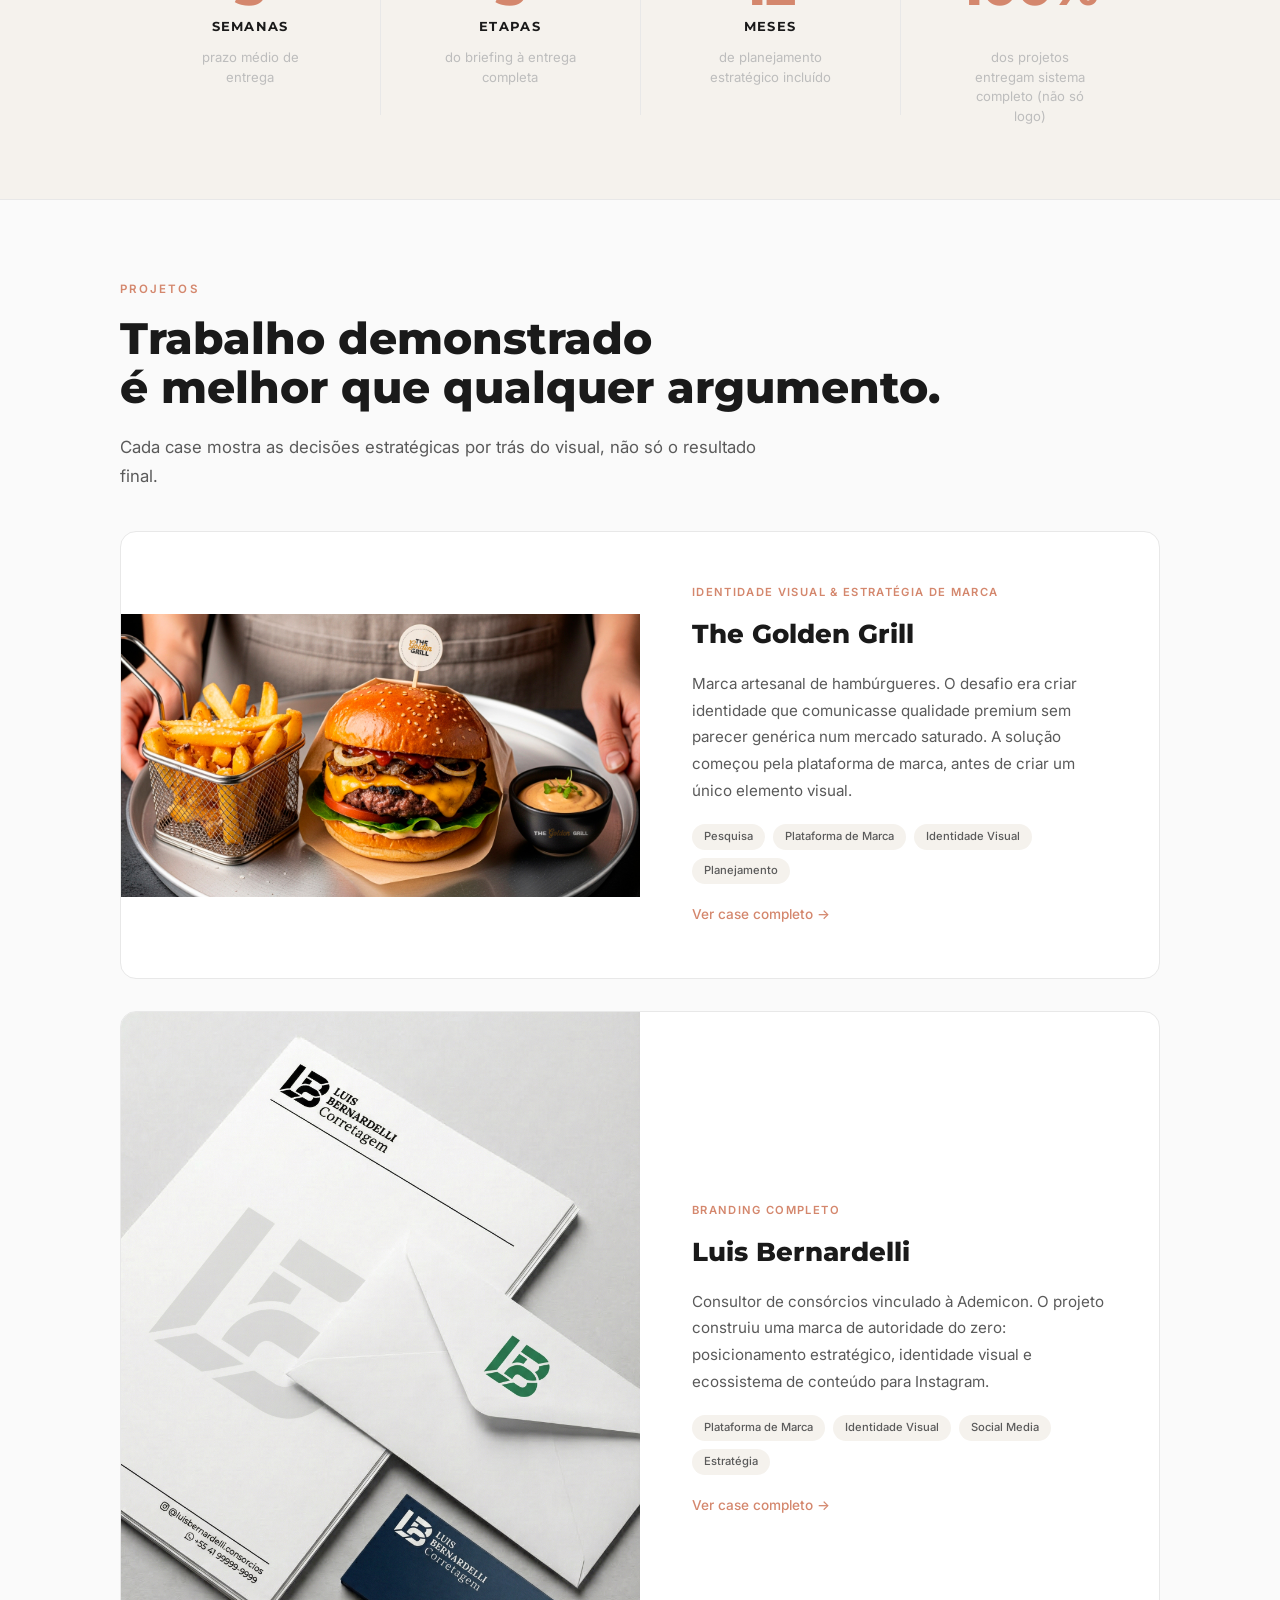
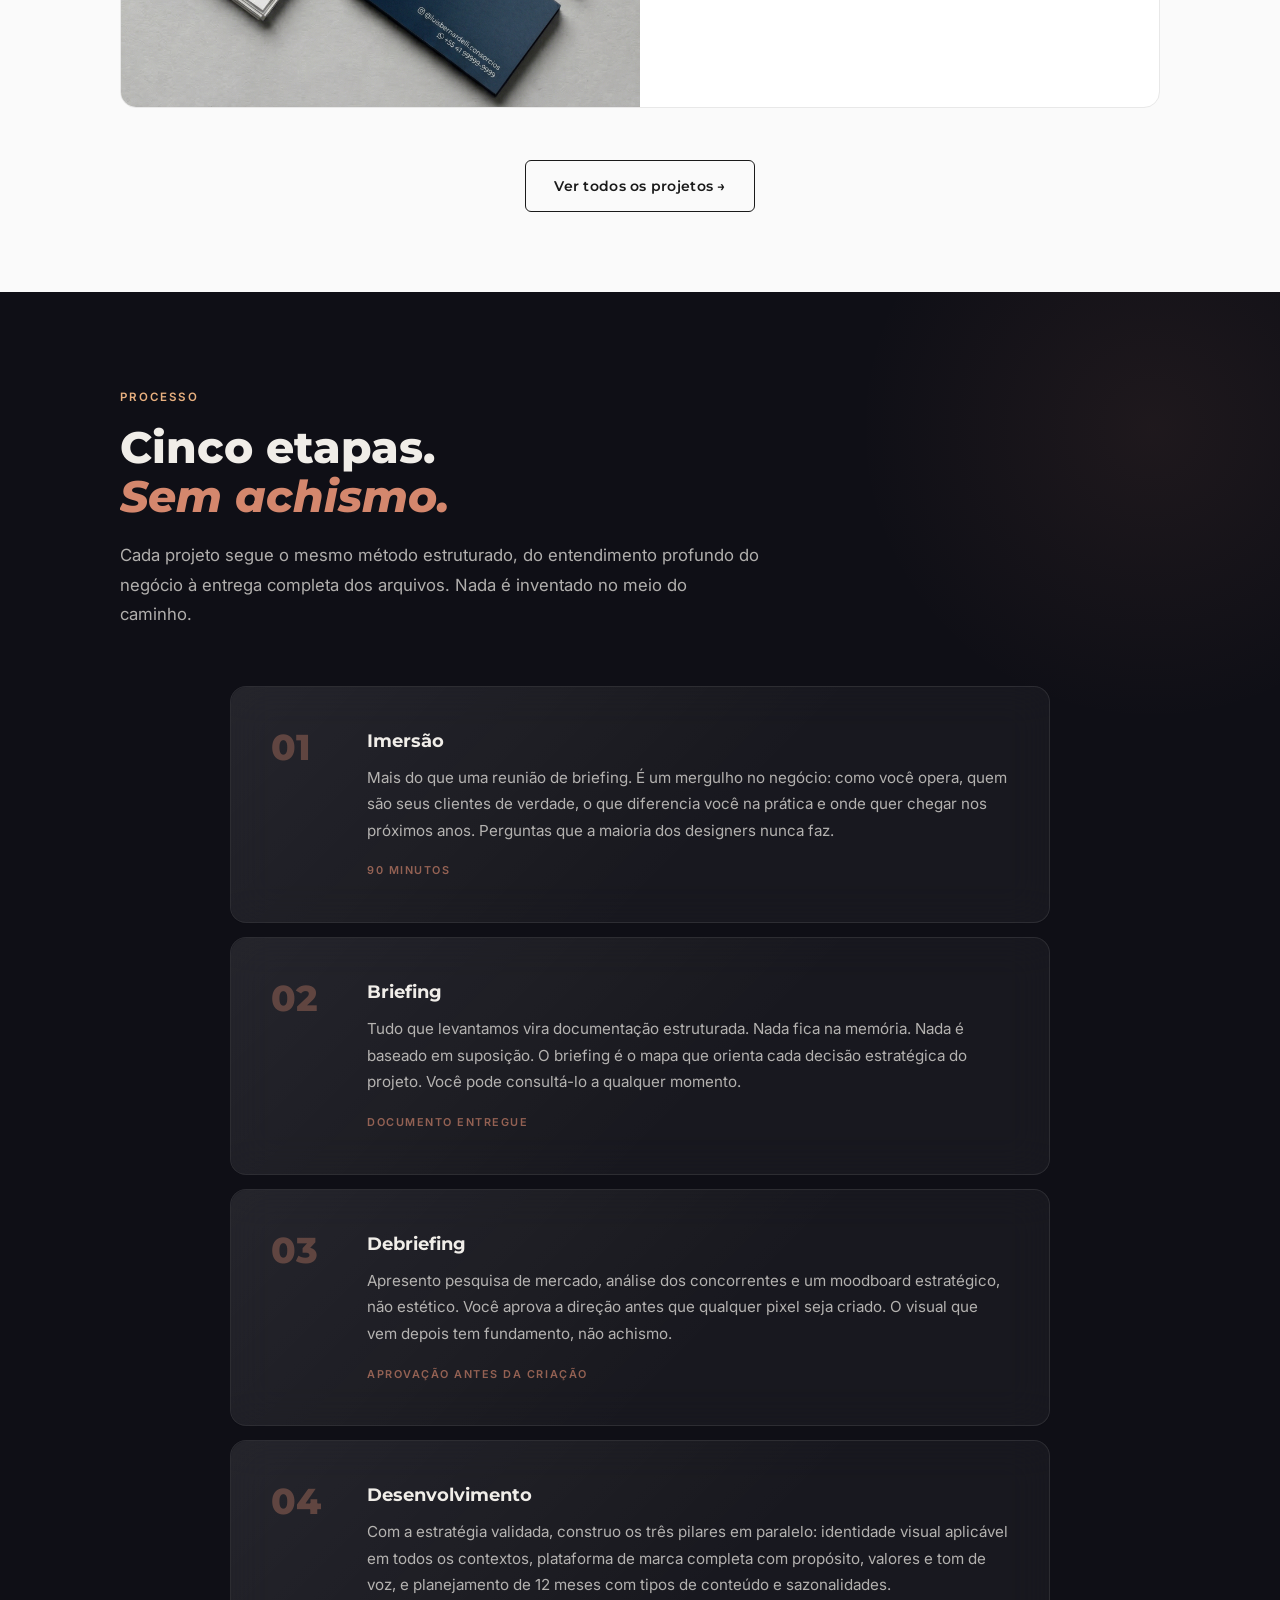
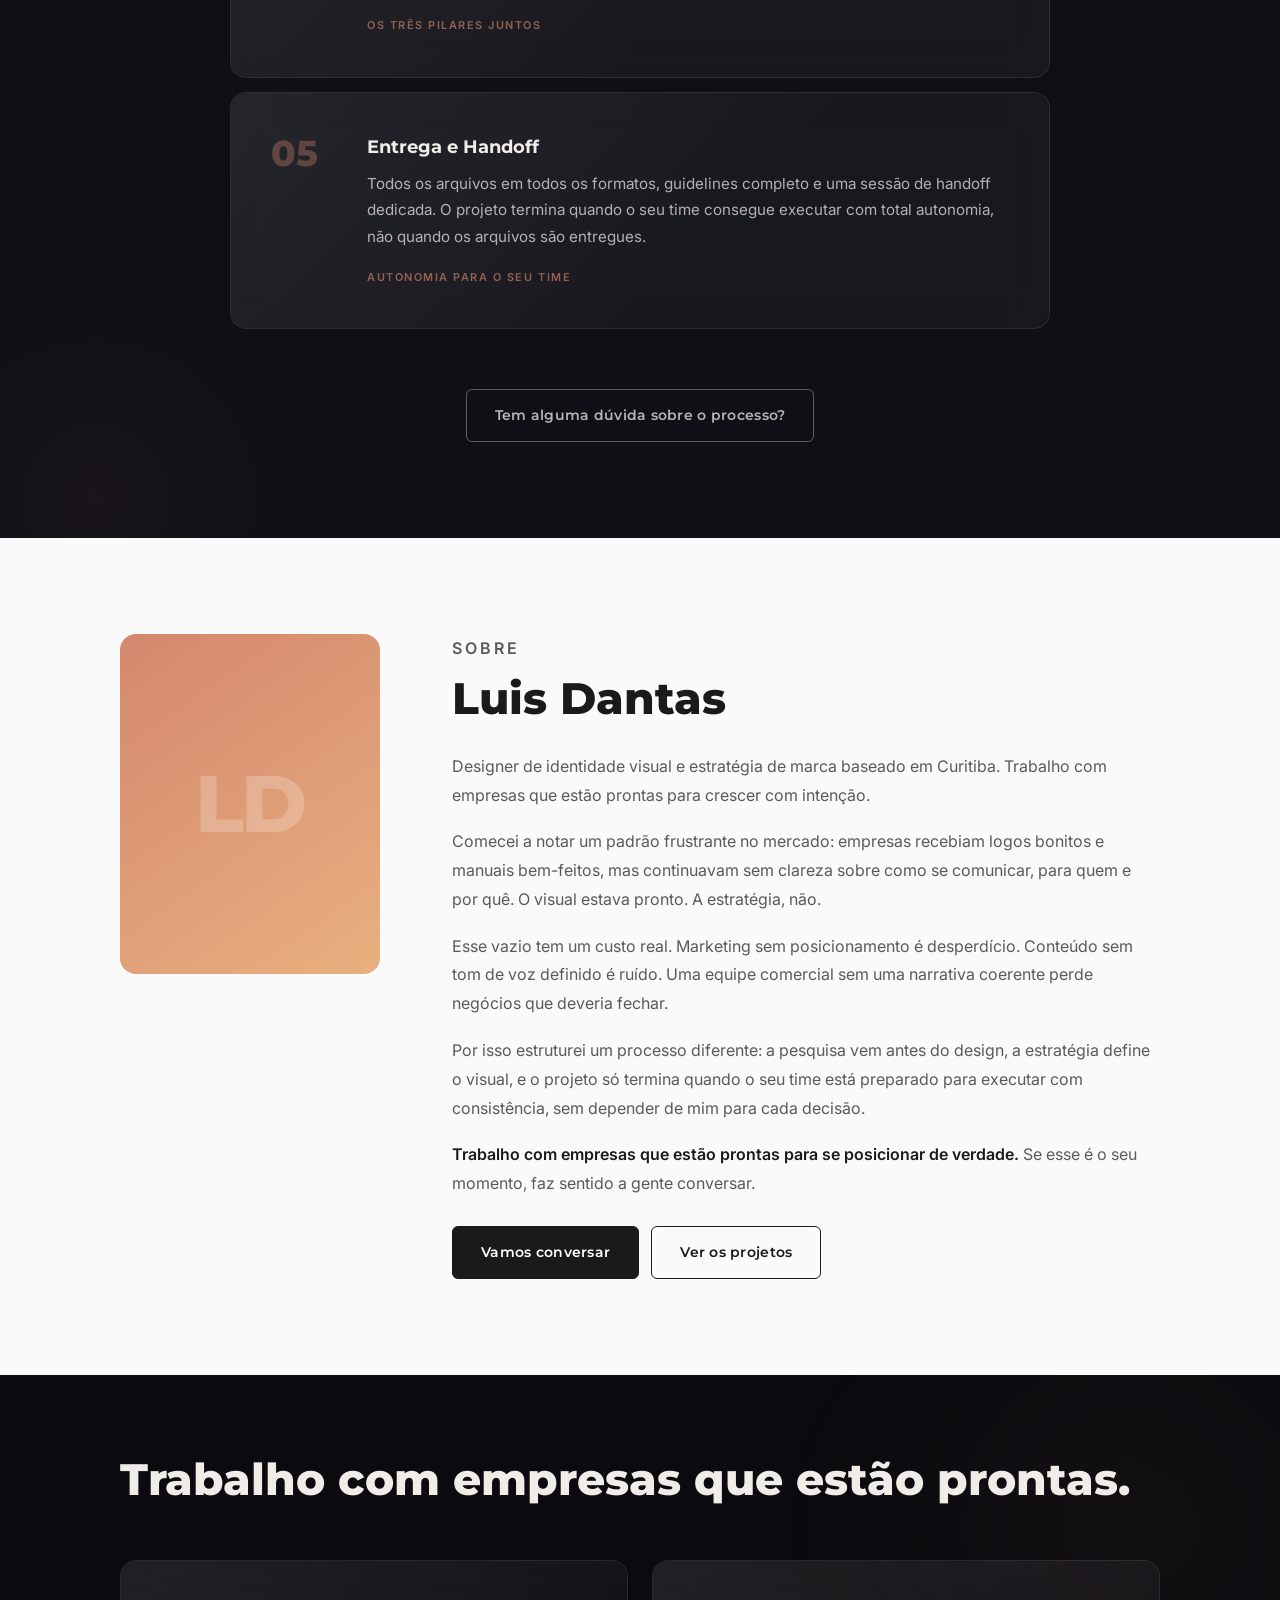
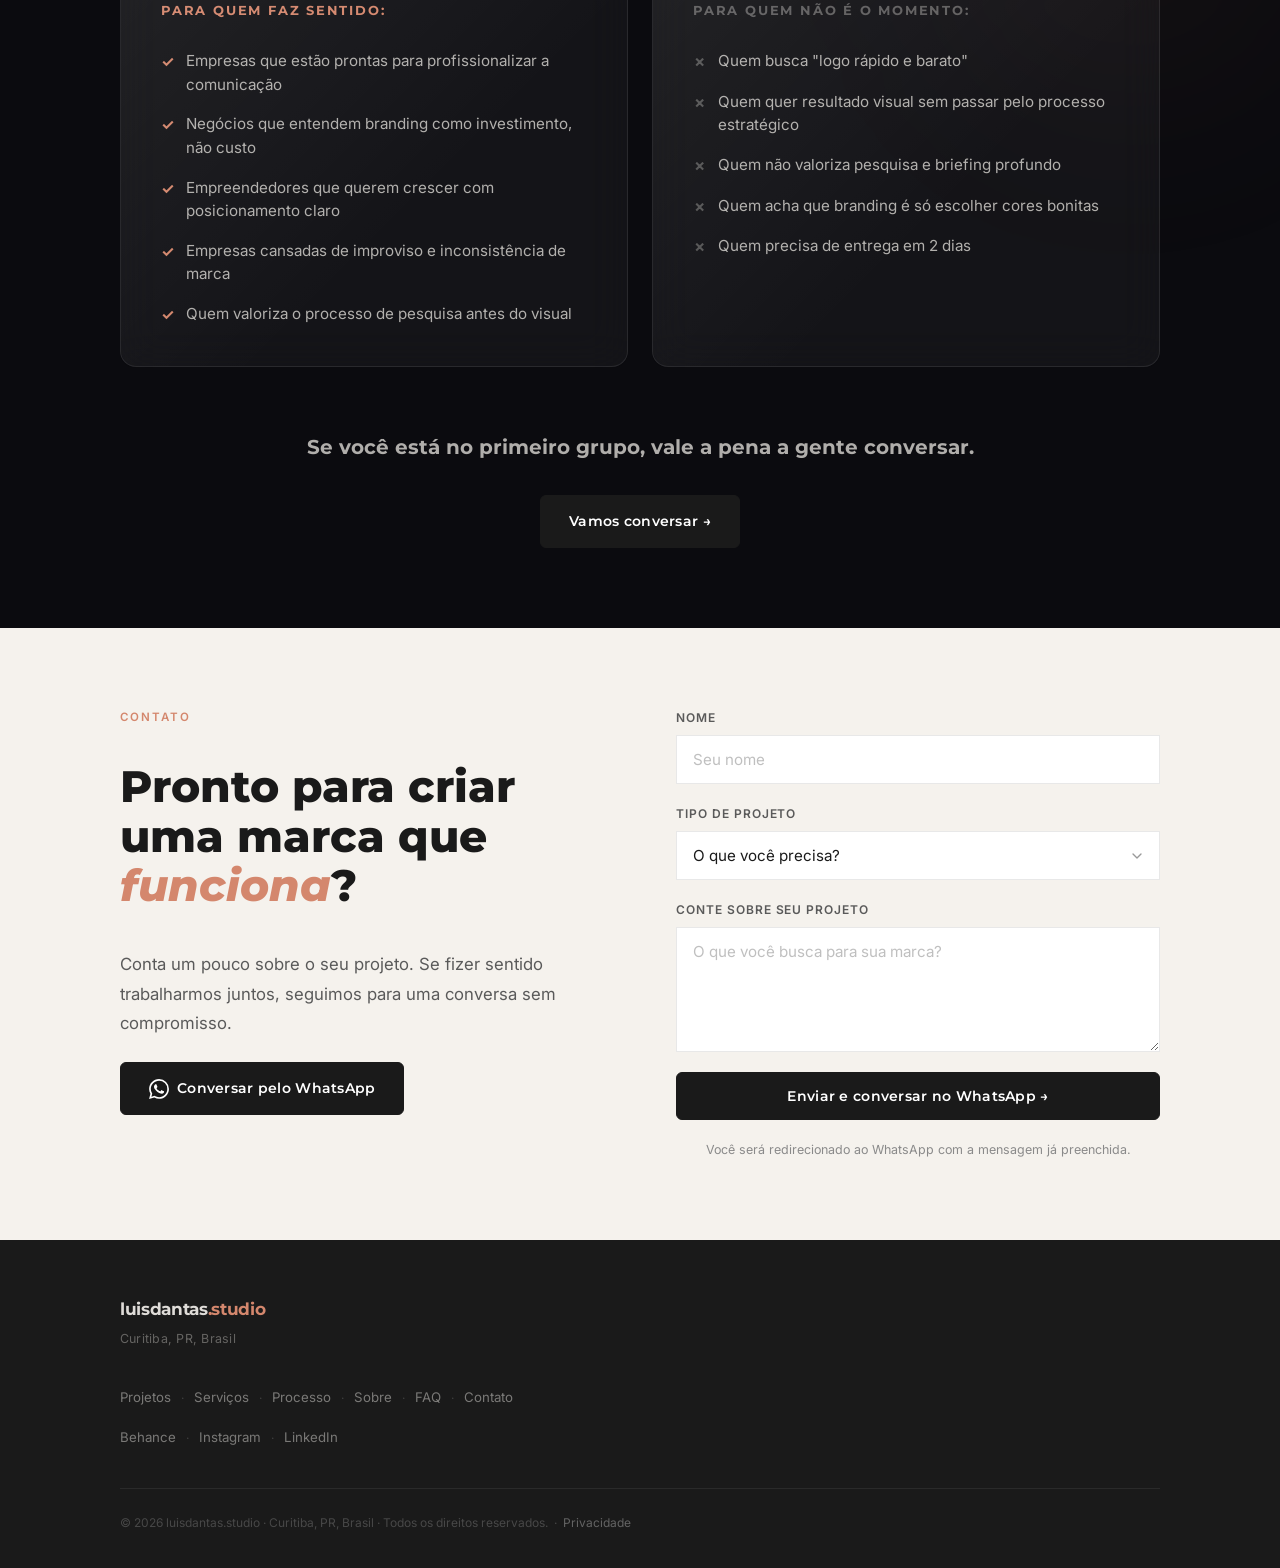
==== commit 057b0409: "fix: sistema de animações harmonizado em todo o site - Entrada dos elementos agora via animation (ke" ====
--- a/index.html
+++ b/index.html
@@ -36,7 +36,7 @@
   <link href="https://fonts.googleapis.com/css2?family=Inter:wght@400;500;600&family=Montserrat:ital,wght@0,700;0,800;1,700&display=swap" rel="stylesheet">
 
   <!-- Styles -->
-  <link rel="stylesheet" href="css/style.css?v=3">
+  <link rel="stylesheet" href="css/style.css?v=4">
 
   <!-- Schema Markup -->
   <script type="application/ld+json">
@@ -568,7 +568,7 @@
     </div>
   </footer>
 
-  <script src="js/main.js?v=3"></script>
+  <script src="js/main.js?v=4"></script>
   <script>
     (function () {
       var form     = document.getElementById('contact-form');
--- a/css/style.css
+++ b/css/style.css
@@ -279,23 +279,37 @@
    ANIMATIONS
    ═══════════════════════════════════════════════════════════════ */
 
-/* Fade reveal — for blocks, paragraphs, cards */
-.reveal {
-  opacity: 0;
-  transform: translateY(22px);
-  transition: opacity 0.75s ease, transform 0.75s ease;
-}
+/* Fade reveal — for blocks, paragraphs, cards.
+   Entrada via animation (não transition): componentes com transition
+   própria de hover (cards, steps) não conseguem sobrescrever a entrada,
+   e o hover volta a funcionar normalmente assim que a animação termina. */
+.reveal { opacity: 0; }
 
 .reveal.visible {
   opacity: 1;
-  transform: translateY(0);
-}
-
-.reveal--d1 { transition-delay: 0.1s; }
-.reveal--d2 { transition-delay: 0.22s; }
-.reveal--d3 { transition-delay: 0.34s; }
-.reveal--d4 { transition-delay: 0.46s; }
-.reveal--d5 { transition-delay: 0.58s; }
+  animation: revealUp 0.7s cubic-bezier(0.16, 1, 0.3, 1) backwards;
+}
+
+@keyframes revealUp {
+  from {
+    opacity: 0;
+    transform: translateY(22px);
+  }
+}
+
+.reveal--d1.visible { animation-delay: 0.08s; }
+.reveal--d2.visible { animation-delay: 0.16s; }
+.reveal--d3.visible { animation-delay: 0.24s; }
+.reveal--d4.visible { animation-delay: 0.32s; }
+.reveal--d5.visible { animation-delay: 0.4s; }
+
+/* Hero & page-heroes — entrada no load (stagger aplicado pelo JS) */
+.reveal--load { opacity: 0; }
+
+.reveal--load.visible {
+  opacity: 1;
+  animation: revealUp 0.8s cubic-bezier(0.16, 1, 0.3, 1) backwards;
+}
 
 /* Mask wipe — clip-path reveal for section titles */
 .mask-wipe {
@@ -335,12 +349,14 @@
 /* Sem animação: conteúdo sempre visível (acessibilidade + fallback) */
 @media (prefers-reduced-motion: reduce) {
   .reveal,
+  .reveal--load,
   .mask-wipe,
   .line-mask__inner {
     opacity: 1 !important;
     transform: none !important;
     clip-path: none !important;
     transition: none !important;
+    animation: none !important;
   }
 }
 
@@ -559,13 +575,17 @@
 /* No decorative blobs in hero */
 
 .hero__inner {
-  padding: 64px 0 80px;
+  padding-top: 64px;
+  padding-bottom: 80px;
   position: relative;
   z-index: 1;
 }
 
 @media (min-width: 768px) {
-  .hero__inner { padding: 80px 0 120px; }
+  .hero__inner {
+    padding-top: 80px;
+    padding-bottom: 120px;
+  }
 }
 
 .hero__label {
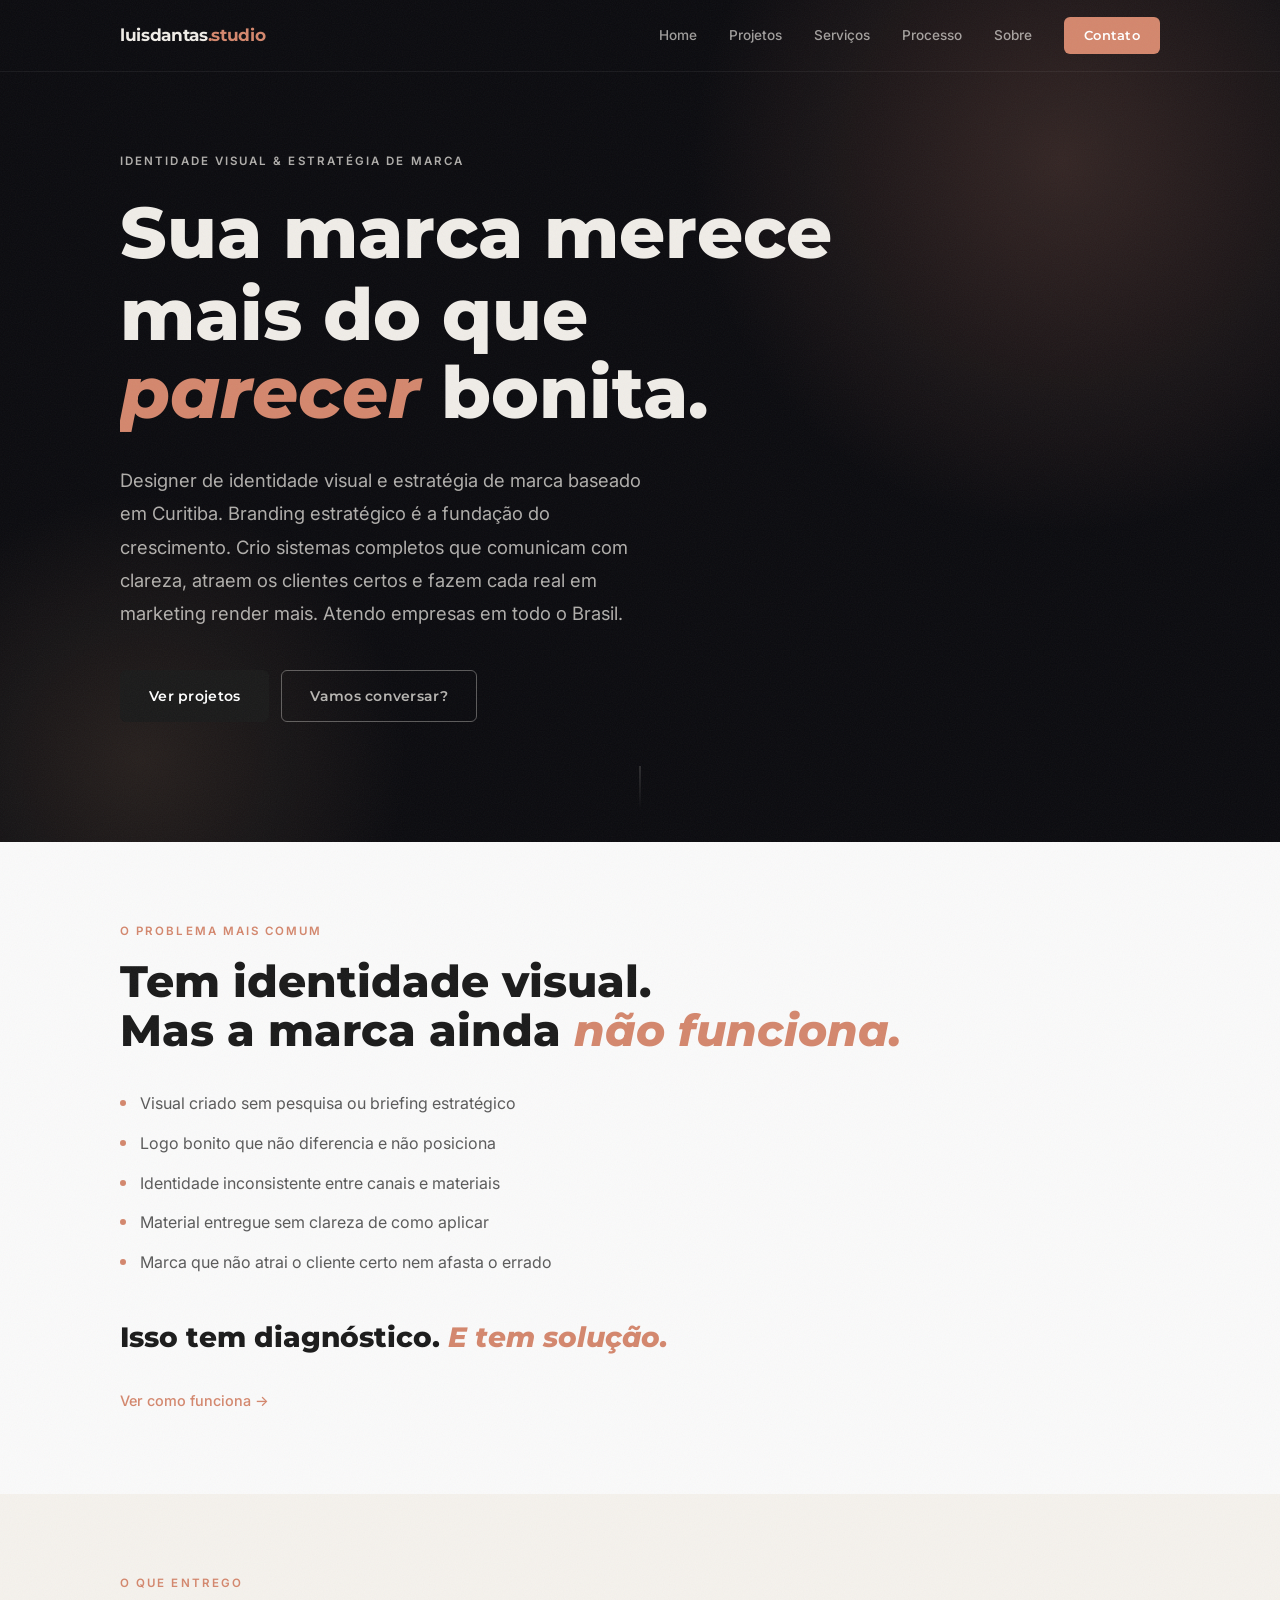
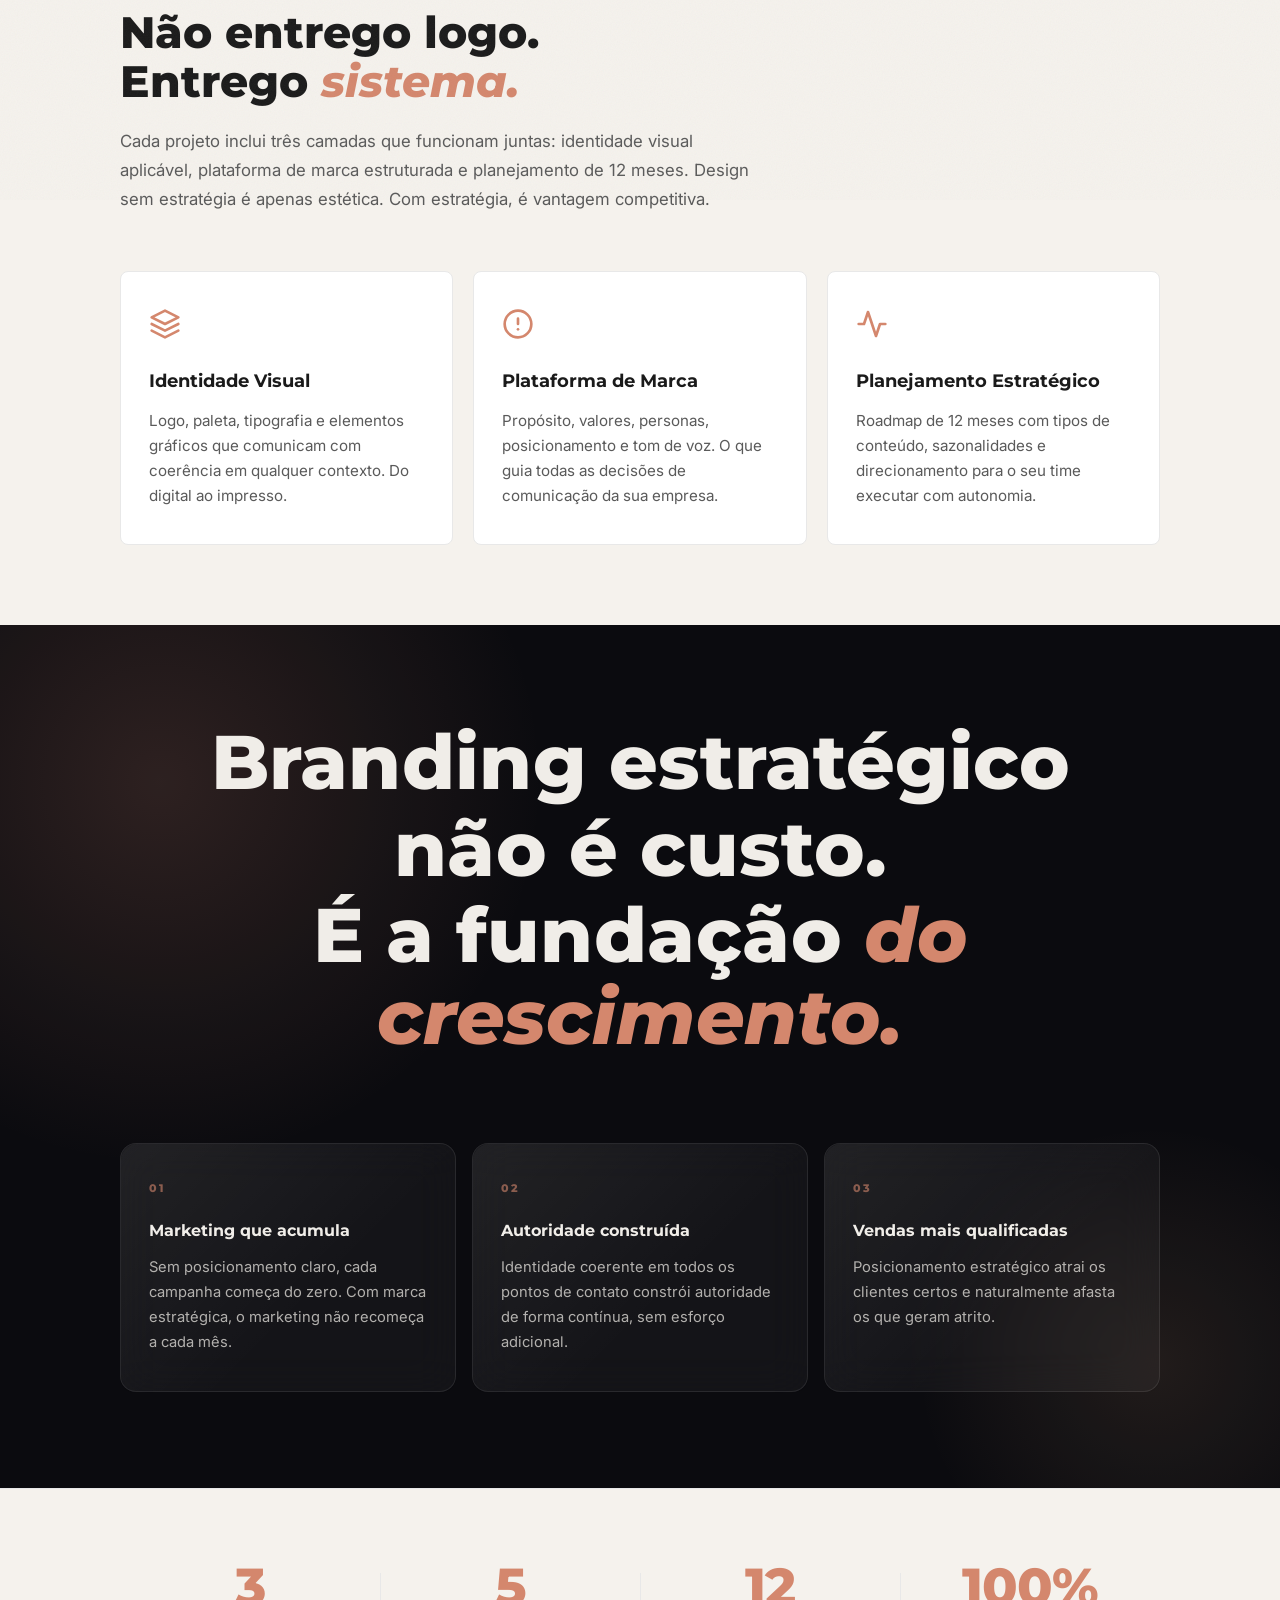
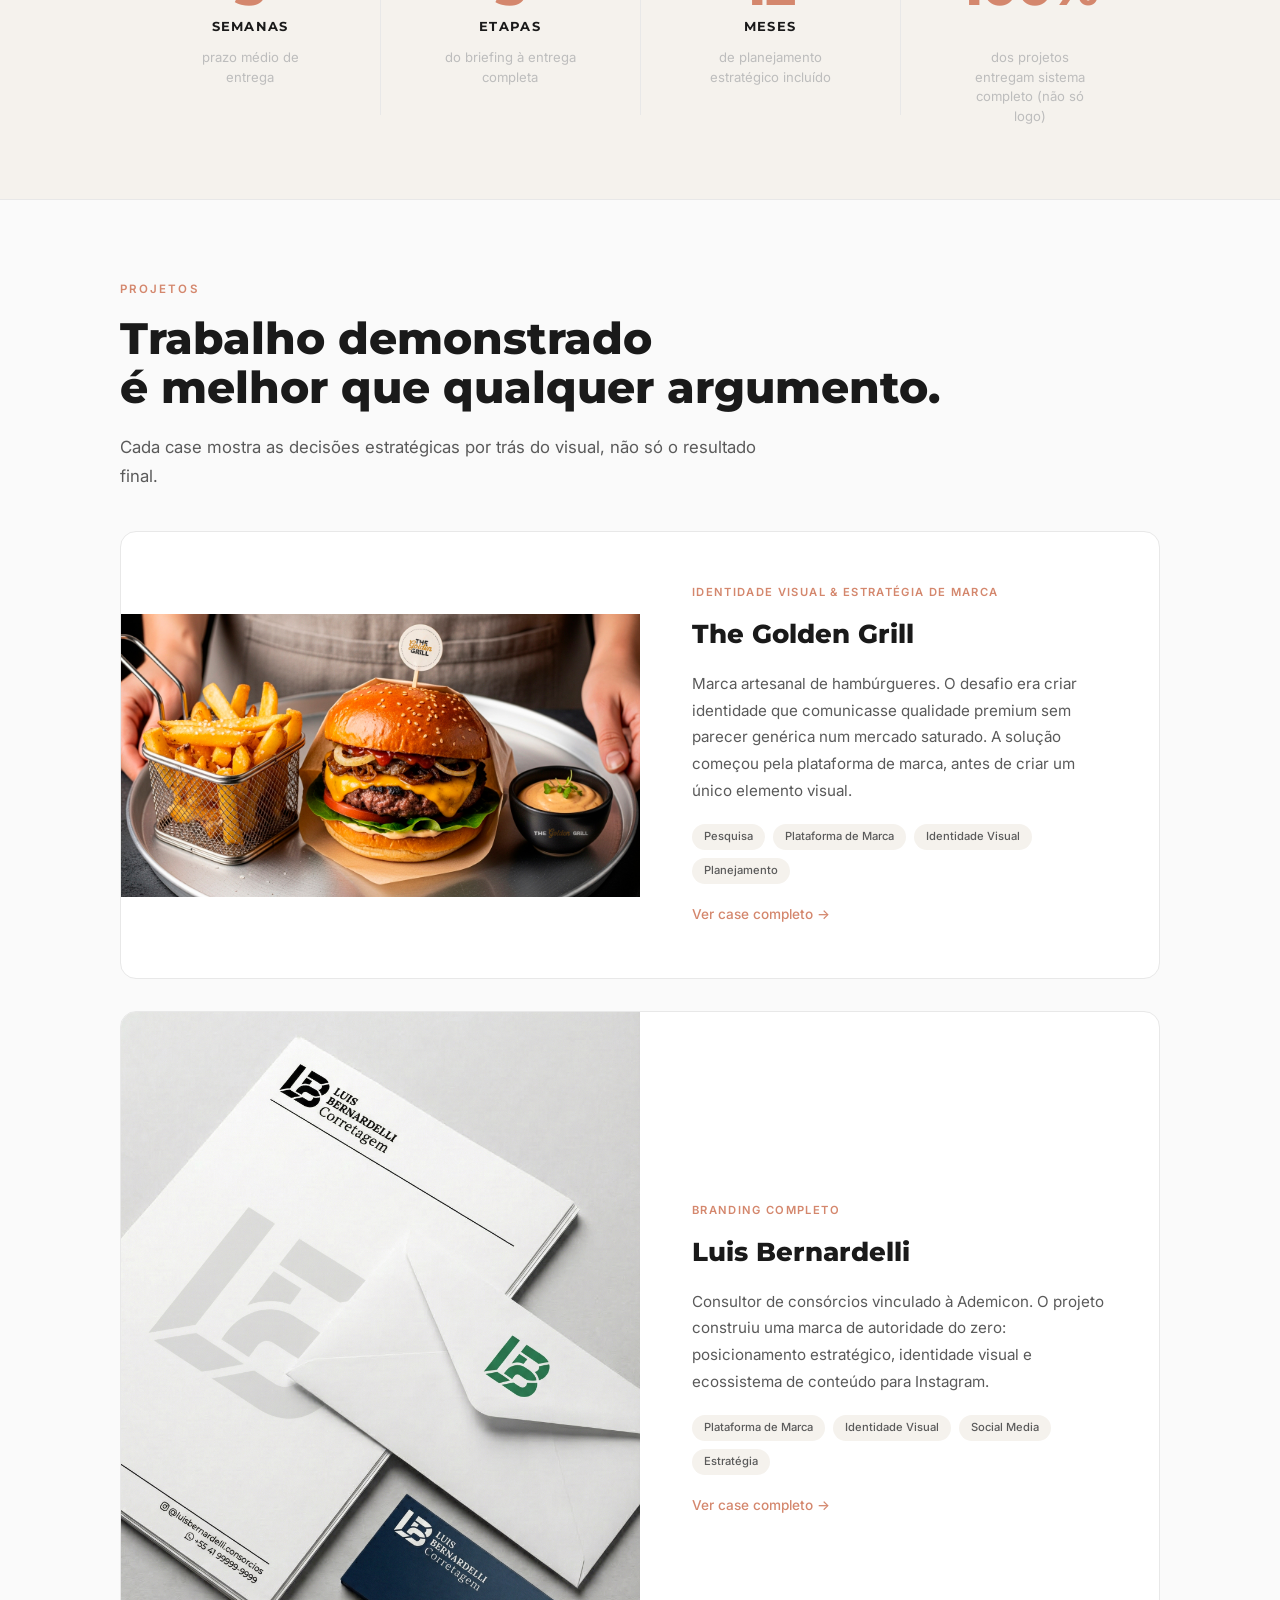
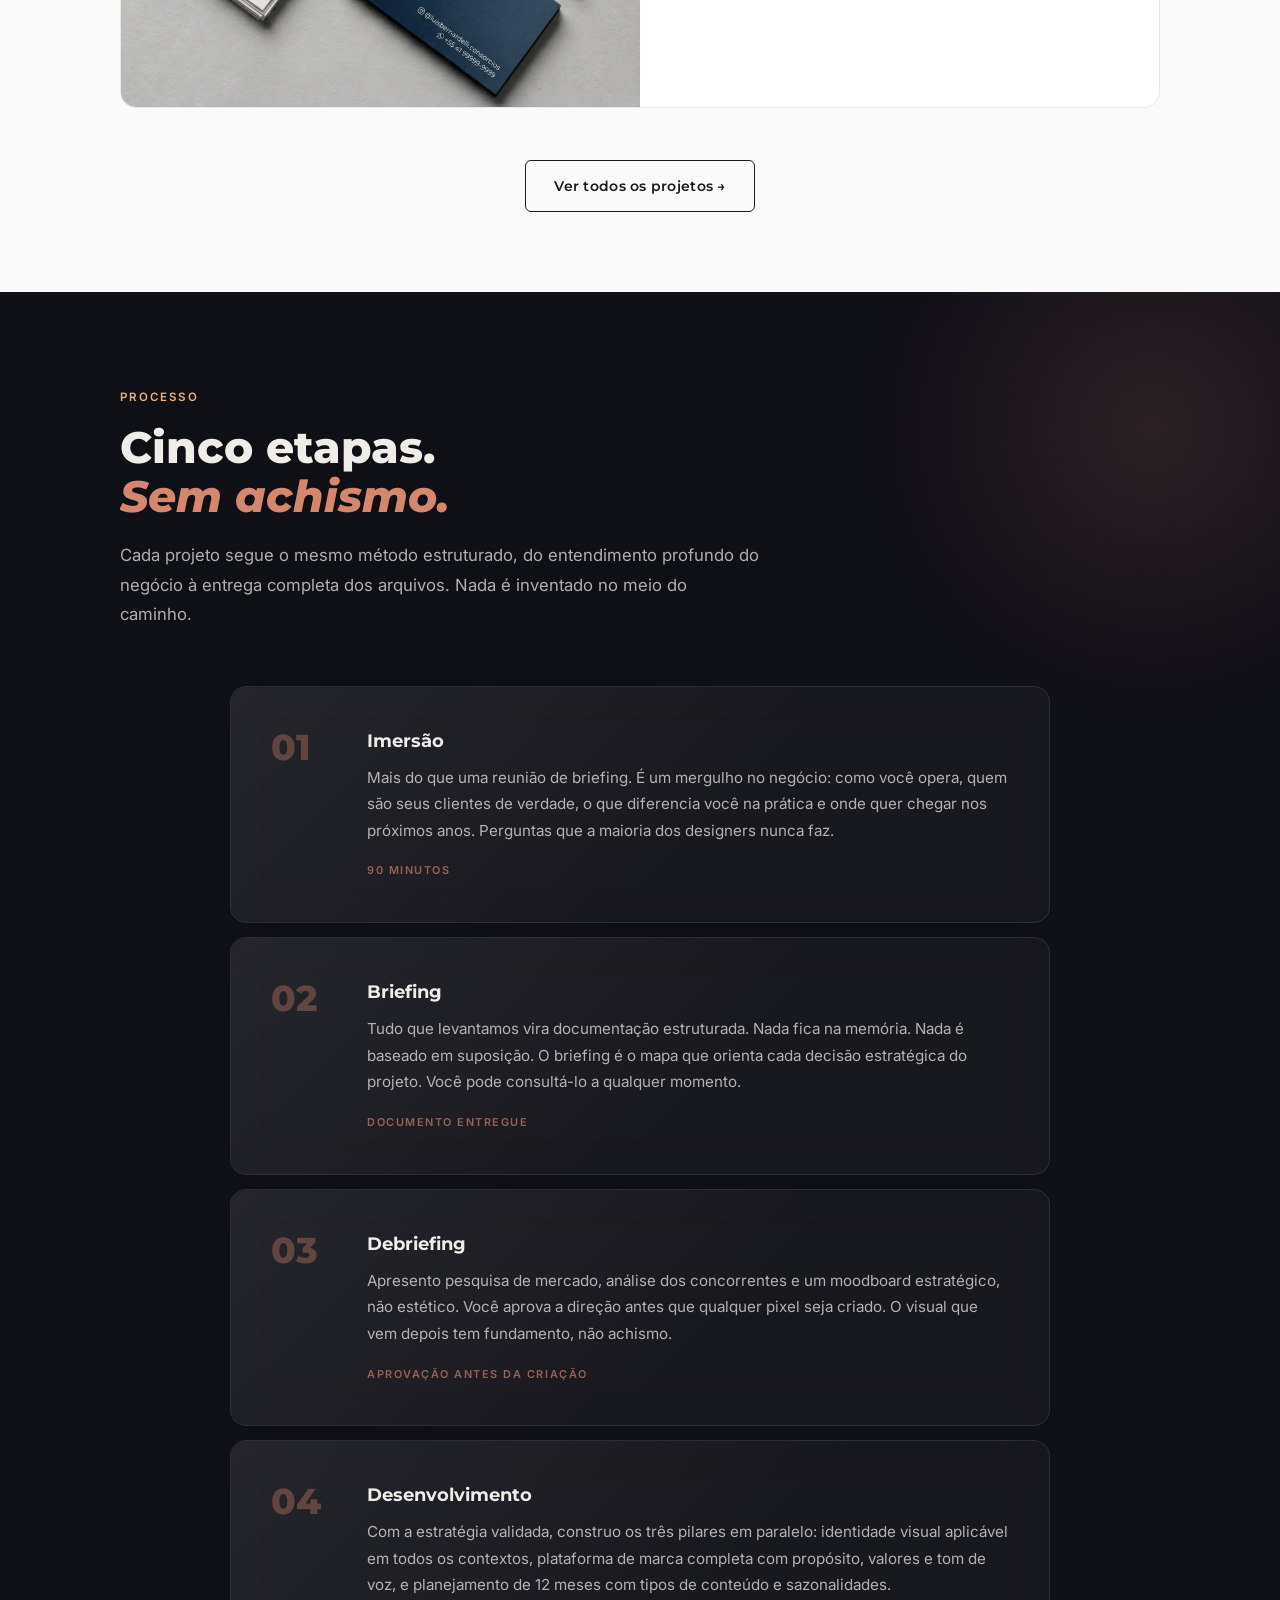
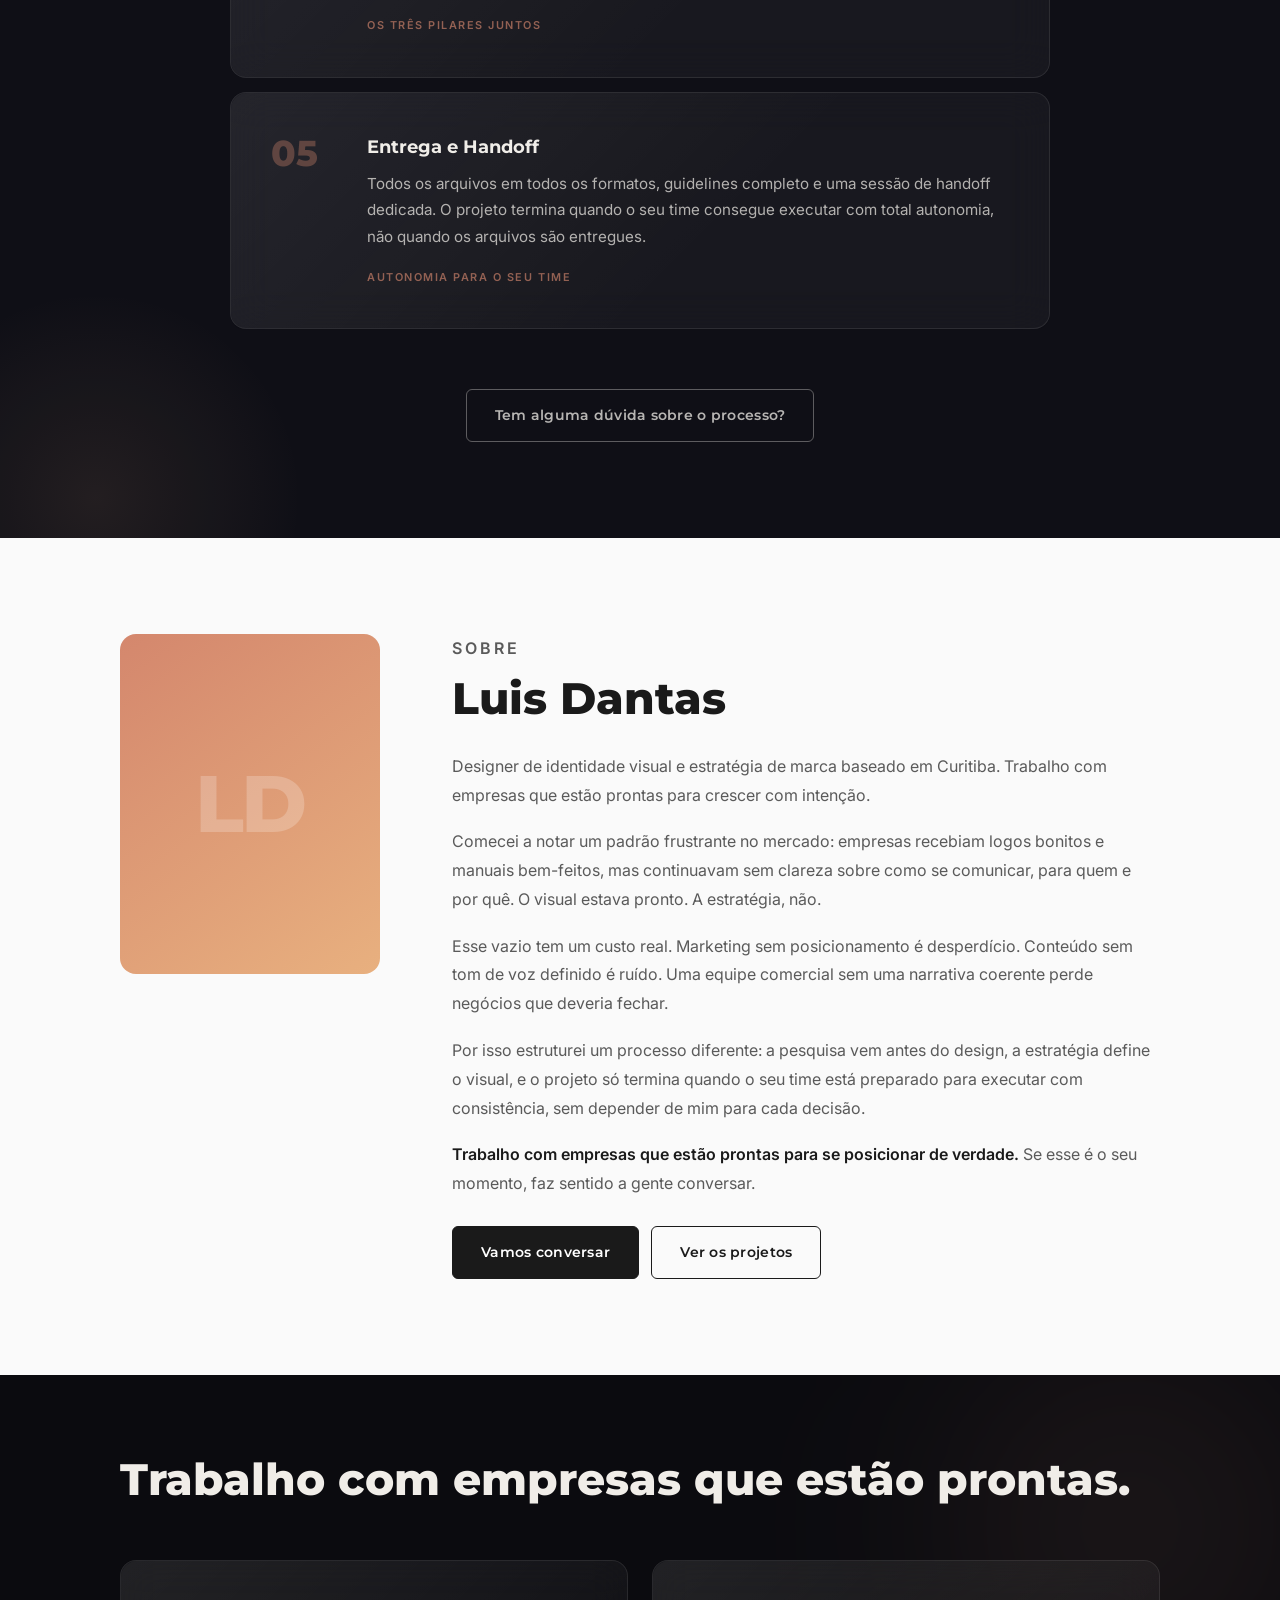
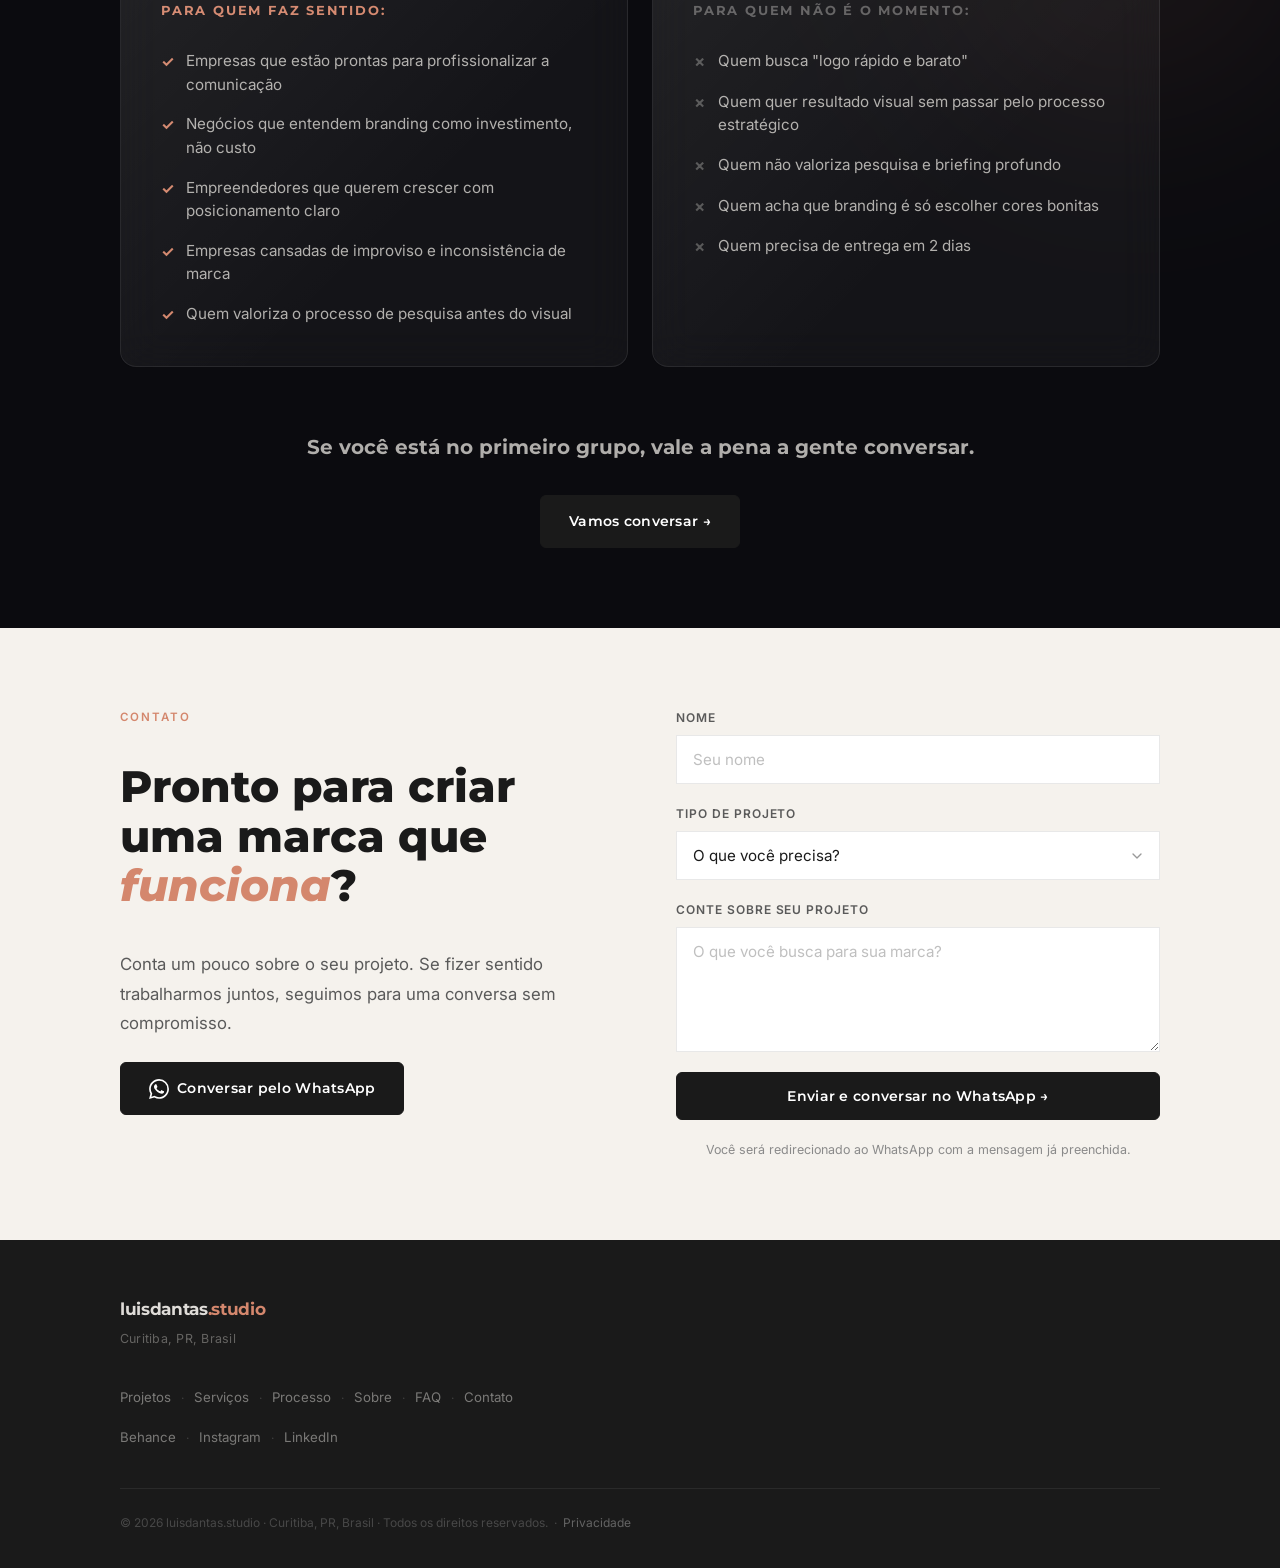
==== commit f6e5d97c: "feat: movimento ambiente contínuo — blobs vivos + grain (estilo Sprout) Análise do sproutmidia.com.b" ====
--- a/index.html
+++ b/index.html
@@ -36,7 +36,7 @@
   <link href="https://fonts.googleapis.com/css2?family=Inter:wght@400;500;600&family=Montserrat:ital,wght@0,700;0,800;1,700&display=swap" rel="stylesheet">
 
   <!-- Styles -->
-  <link rel="stylesheet" href="css/style.css?v=4">
+  <link rel="stylesheet" href="css/style.css?v=5">
 
   <!-- Schema Markup -->
   <script type="application/ld+json">
@@ -159,6 +159,8 @@
 
   <!-- HERO (dark) -->
   <section class="hero dark-section" id="hero">
+    <div class="hero__blob hero__blob--1"></div>
+    <div class="hero__blob hero__blob--2"></div>
 
     <div class="container hero__inner">
       <p class="hero__label reveal--load">Identidade Visual & Estratégia de Marca</p>
--- a/css/style.css
+++ b/css/style.css
@@ -346,6 +346,54 @@
   transform: translateY(0);
 }
 
+/* ═══════════════════════════════════════════════════════════════
+   AMBIENT MOTION — blobs vivos + grain
+   Movimento contínuo e lento nas seções escuras: os gradientes
+   flutuam/orbitam e uma textura de filme cobre o site inteiro.
+   ═══════════════════════════════════════════════════════════════ */
+@keyframes blobFloatA {
+  0%, 100% { transform: translate3d(-8%, -6%, 0) rotate(0deg); }
+  50% { transform: translate3d(10%, 8%, 0) rotate(150deg); }
+}
+
+@keyframes blobFloatB {
+  0%, 100% { transform: translate3d(6%, 4%, 0) rotate(0deg); }
+  50% { transform: translate3d(-10%, -8%, 0) rotate(-120deg); }
+}
+
+@keyframes blobOrbit {
+  0%, 100% { transform: translate3d(4%, -10%, 0) scale(1); }
+  50% { transform: translate3d(-18%, 12%, 0) scale(1.08); }
+}
+
+@keyframes blobDrift {
+  0%, 100% { transform: translate3d(0, 0, 0) scale(1); }
+  50% { transform: translate3d(12%, -10%, 0) scale(1.12); }
+}
+
+/* Grain — textura de filme sutil, cobre o site inteiro */
+body::after {
+  content: '';
+  position: fixed;
+  inset: -100%;
+  z-index: 2000;
+  pointer-events: none;
+  background-image: url("data:image/svg+xml,%3Csvg xmlns='http://www.w3.org/2000/svg' width='240' height='240'%3E%3Cfilter id='n'%3E%3CfeTurbulence type='fractalNoise' baseFrequency='0.85' numOctaves='2' stitchTiles='stitch'/%3E%3C/filter%3E%3Crect width='100%25' height='100%25' filter='url(%23n)'/%3E%3C/svg%3E");
+  opacity: 0.05;
+  animation: grainShift 9s steps(8) infinite;
+}
+
+@keyframes grainShift {
+  0% { transform: translate(0, 0); }
+  12.5% { transform: translate(-3%, -4%); }
+  25% { transform: translate(4%, 2%); }
+  37.5% { transform: translate(-2%, 5%); }
+  50% { transform: translate(5%, -2%); }
+  62.5% { transform: translate(-4%, 1%); }
+  75% { transform: translate(2%, -5%); }
+  87.5% { transform: translate(-5%, 3%); }
+}
+
 /* Sem animação: conteúdo sempre visível (acessibilidade + fallback) */
 @media (prefers-reduced-motion: reduce) {
   .reveal,
@@ -356,6 +404,11 @@
     transform: none !important;
     clip-path: none !important;
     transition: none !important;
+    animation: none !important;
+  }
+
+  body::after,
+  [class*="__blob"] {
     animation: none !important;
   }
 }
@@ -572,7 +625,32 @@
   .hero { align-items: center; }
 }
 
-/* No decorative blobs in hero */
+/* Blobs do hero — luz terracota em movimento contínuo */
+.hero__blob {
+  position: absolute;
+  border-radius: 50%;
+  pointer-events: none;
+  mix-blend-mode: screen;
+  will-change: transform;
+}
+
+.hero__blob--1 {
+  width: clamp(420px, 62vw, 880px);
+  height: clamp(420px, 62vw, 880px);
+  background: radial-gradient(circle, rgba(212, 135, 109, 0.20) 0%, transparent 66%);
+  top: -28%;
+  right: -14%;
+  animation: blobFloatA 34s ease-in-out infinite;
+}
+
+.hero__blob--2 {
+  width: clamp(300px, 42vw, 560px);
+  height: clamp(300px, 42vw, 560px);
+  background: radial-gradient(circle, rgba(232, 176, 127, 0.12) 0%, transparent 70%);
+  bottom: -22%;
+  left: -10%;
+  animation: blobOrbit 28s ease-in-out infinite;
+}
 
 .hero__inner {
   padding-top: 64px;
@@ -2477,3 +2555,56 @@
   margin-bottom: 0;
   font-style: italic;
 }
+
+/* ═══════════════════════════════════════════════════════════════
+   AMBIENT MOTION — aplica movimento contínuo aos blobs existentes
+   das seções escuras (gradientes mais presentes + blend screen)
+   ═══════════════════════════════════════════════════════════════ */
+.manifesto__blob,
+.processo__blob,
+.quem-e__blob,
+.page-hero__blob,
+.diferencial__blob {
+  mix-blend-mode: screen;
+  will-change: transform;
+}
+
+.manifesto__blob--1 {
+  background: radial-gradient(circle, rgba(212, 135, 109, 0.17) 0%, transparent 65%);
+  animation: blobFloatA 36s ease-in-out infinite;
+}
+
+.manifesto__blob--2 {
+  background: radial-gradient(circle, rgba(232, 176, 127, 0.10) 0%, transparent 65%);
+  animation: blobOrbit 30s ease-in-out infinite;
+}
+
+.processo__blob--1 {
+  background: radial-gradient(circle, rgba(212, 135, 109, 0.14) 0%, transparent 65%);
+  animation: blobFloatB 38s ease-in-out infinite;
+}
+
+.processo__blob--2 {
+  background: radial-gradient(circle, rgba(232, 176, 127, 0.09) 0%, transparent 65%);
+  animation: blobDrift 32s ease-in-out infinite;
+}
+
+.quem-e__blob--1 {
+  background: radial-gradient(circle, rgba(212, 135, 109, 0.13) 0%, transparent 70%);
+  animation: blobOrbit 34s ease-in-out infinite;
+}
+
+.page-hero__blob--1 {
+  background: radial-gradient(circle, rgba(212, 135, 109, 0.16) 0%, transparent 65%);
+  animation: blobFloatA 36s ease-in-out infinite;
+}
+
+.page-hero__blob--2 {
+  background: radial-gradient(circle, rgba(232, 176, 127, 0.10) 0%, transparent 70%);
+  animation: blobDrift 30s ease-in-out infinite;
+}
+
+.diferencial__blob {
+  background: radial-gradient(circle, rgba(212, 135, 109, 0.13) 0%, transparent 70%);
+  animation: blobFloatB 36s ease-in-out infinite;
+}
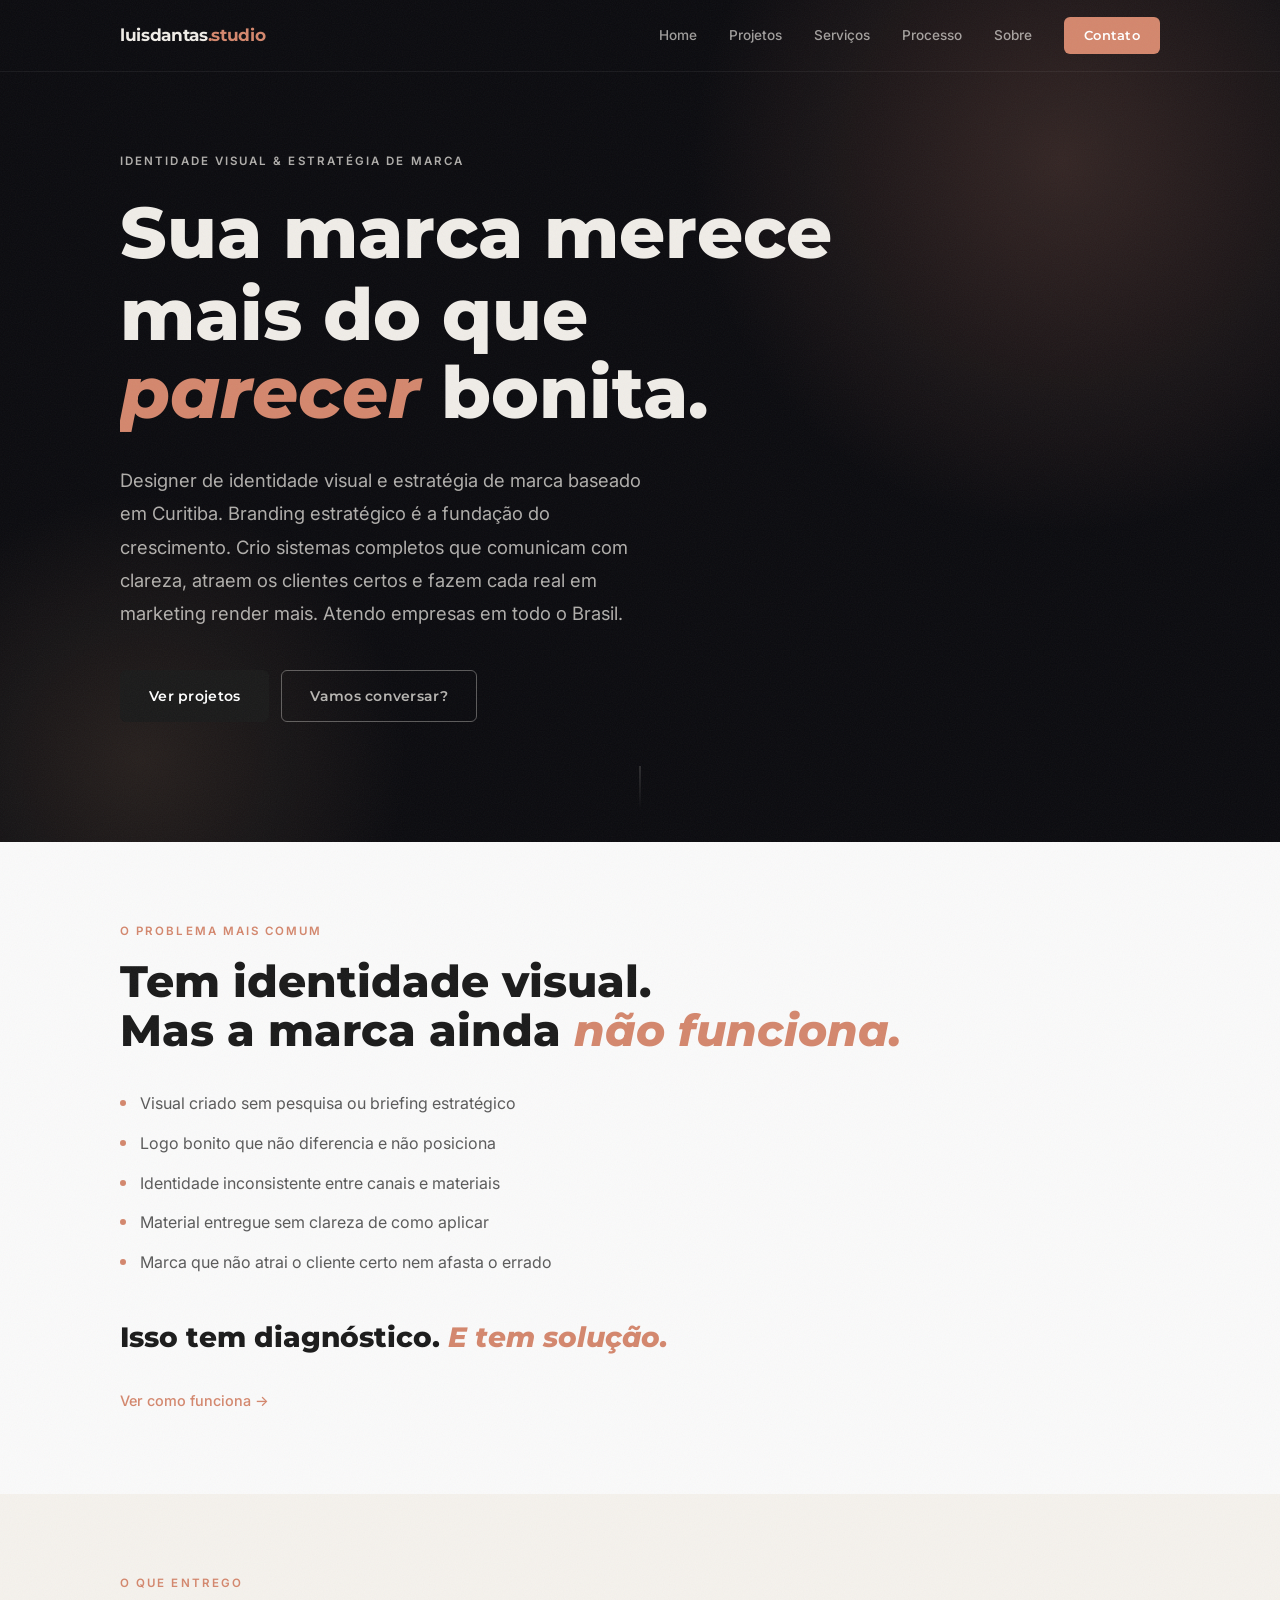
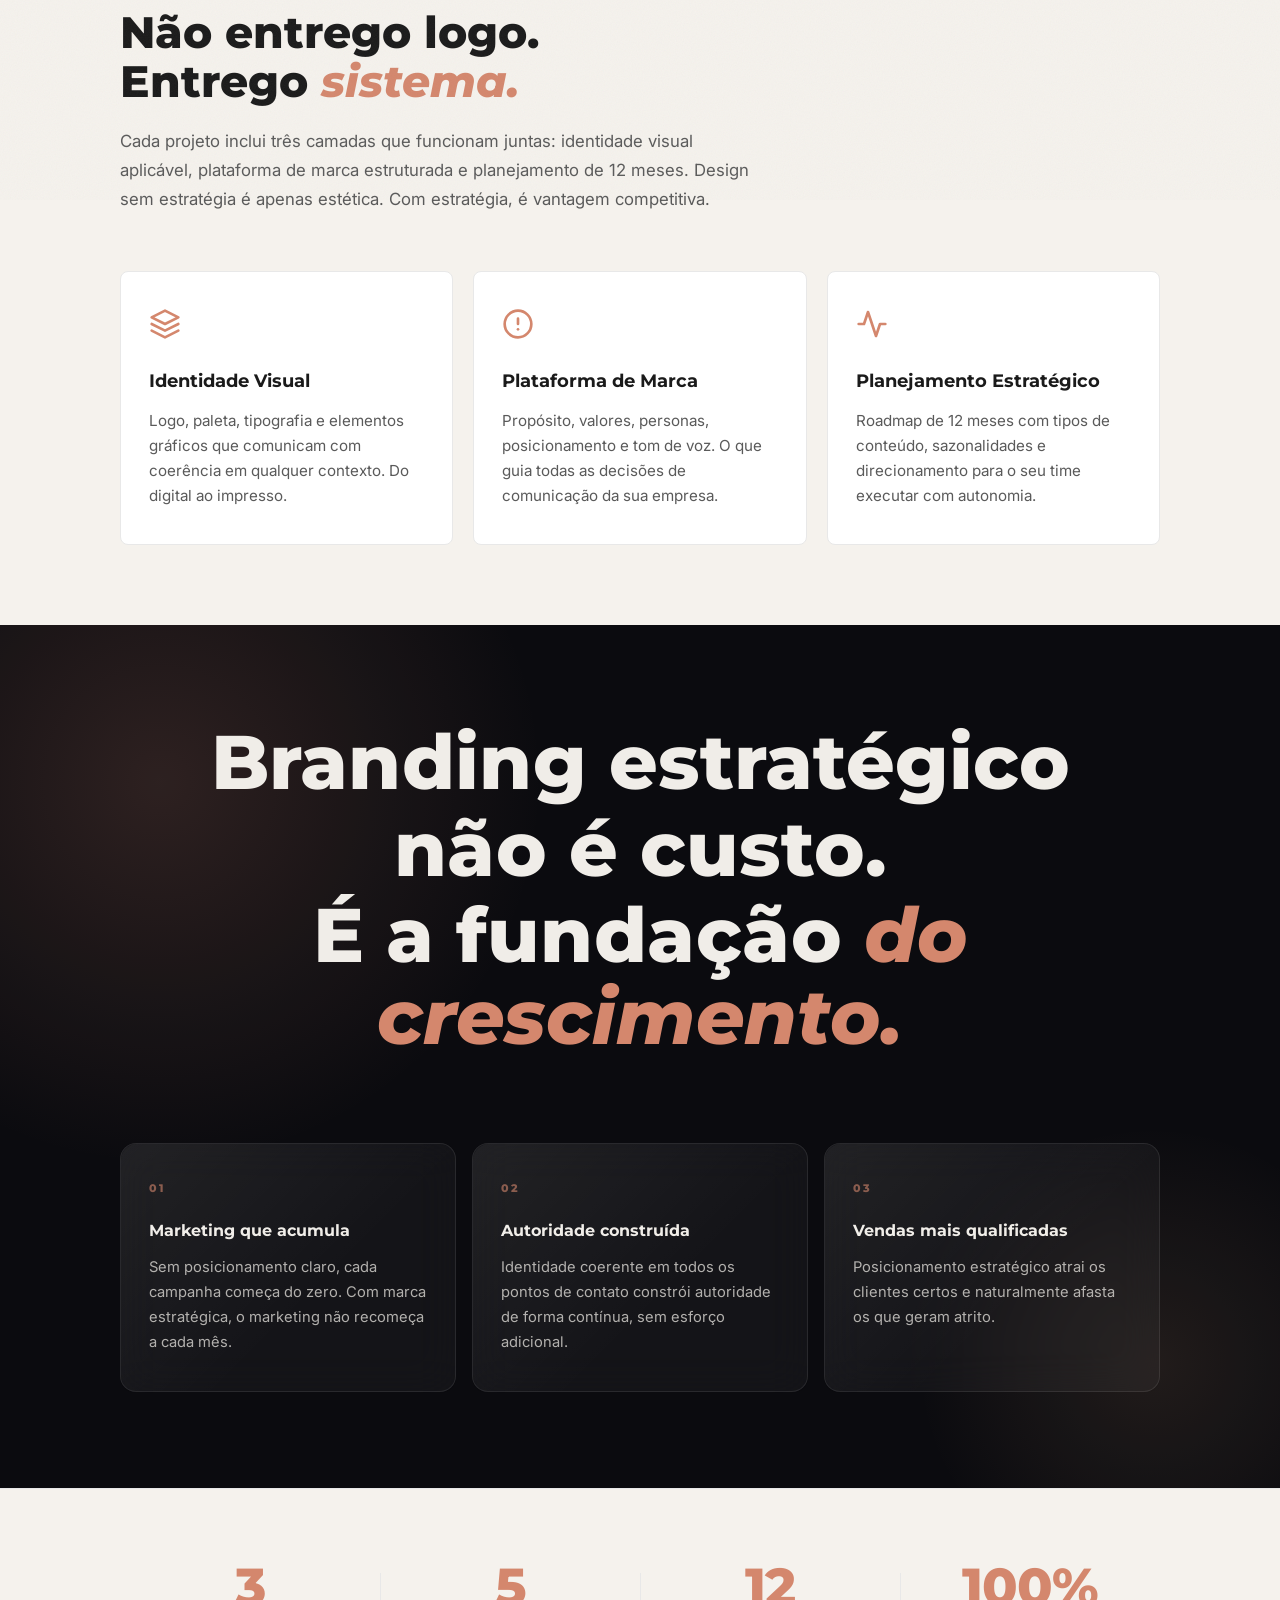
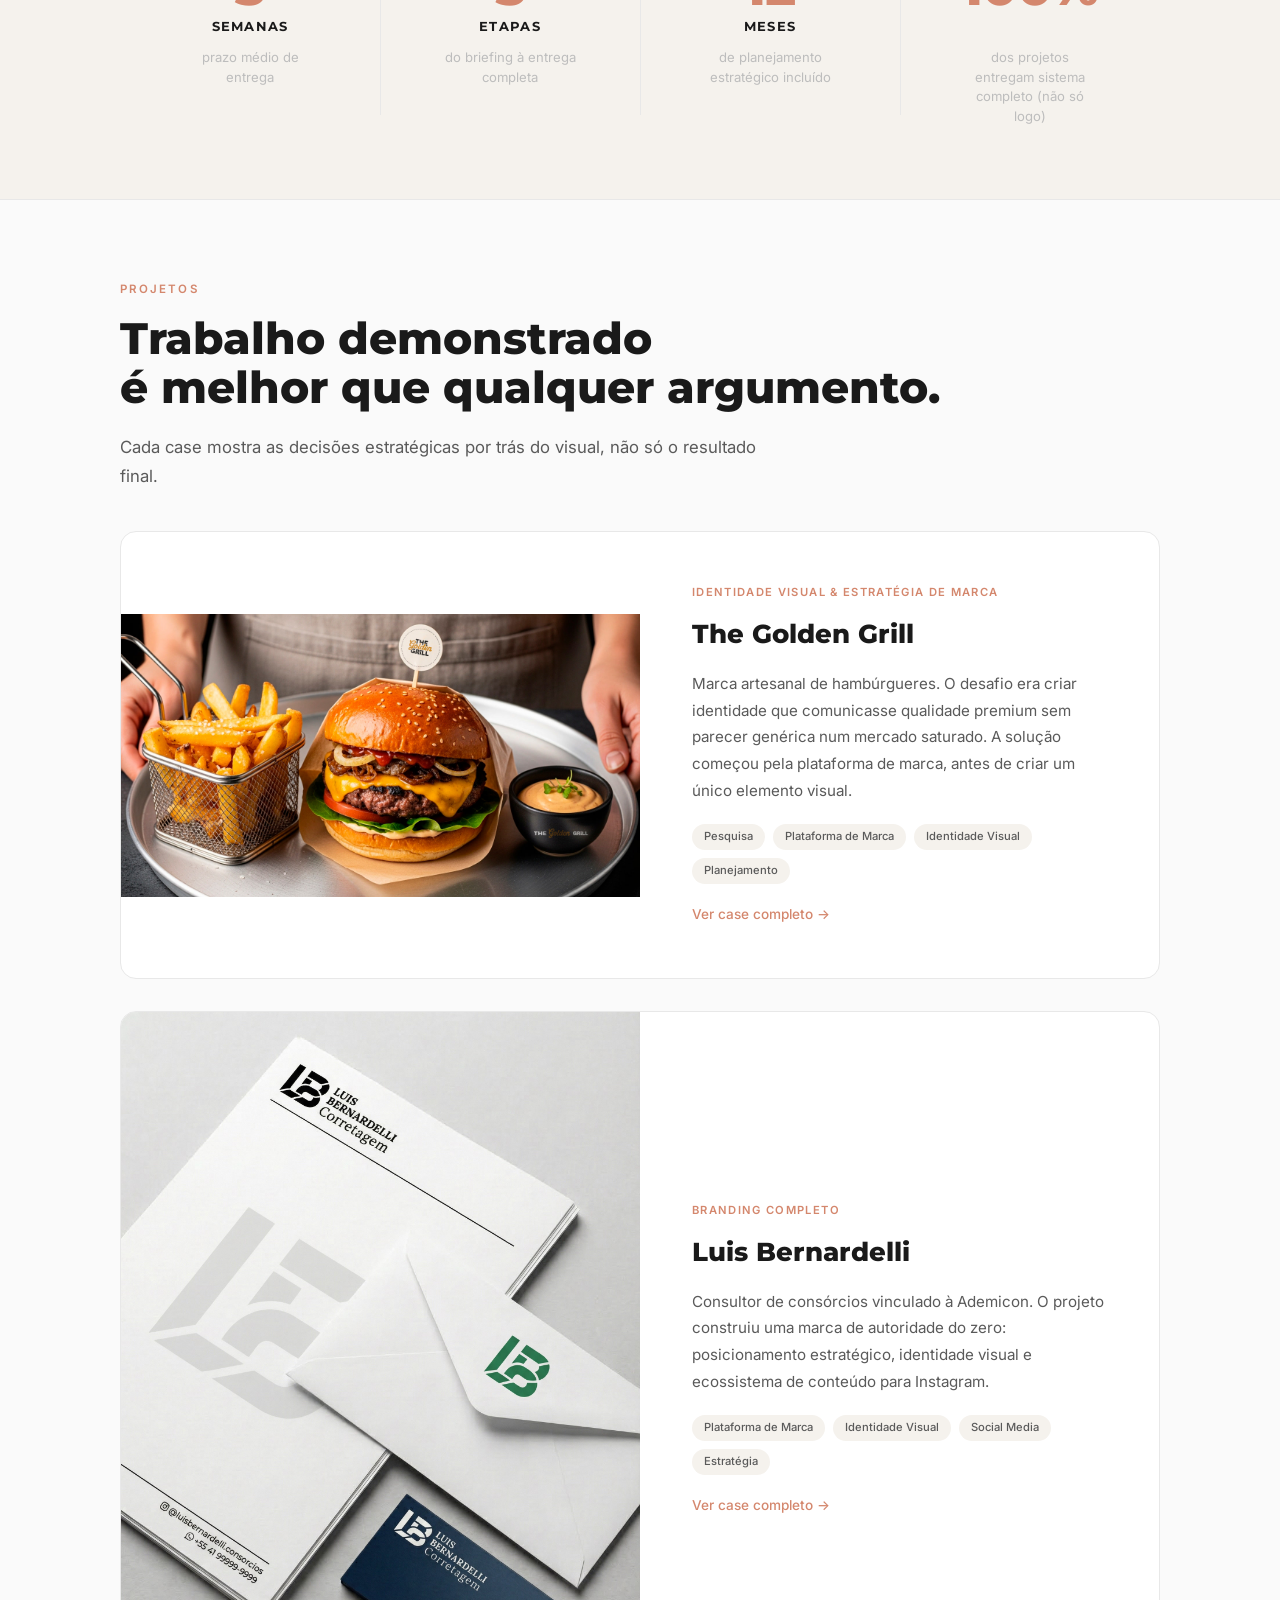
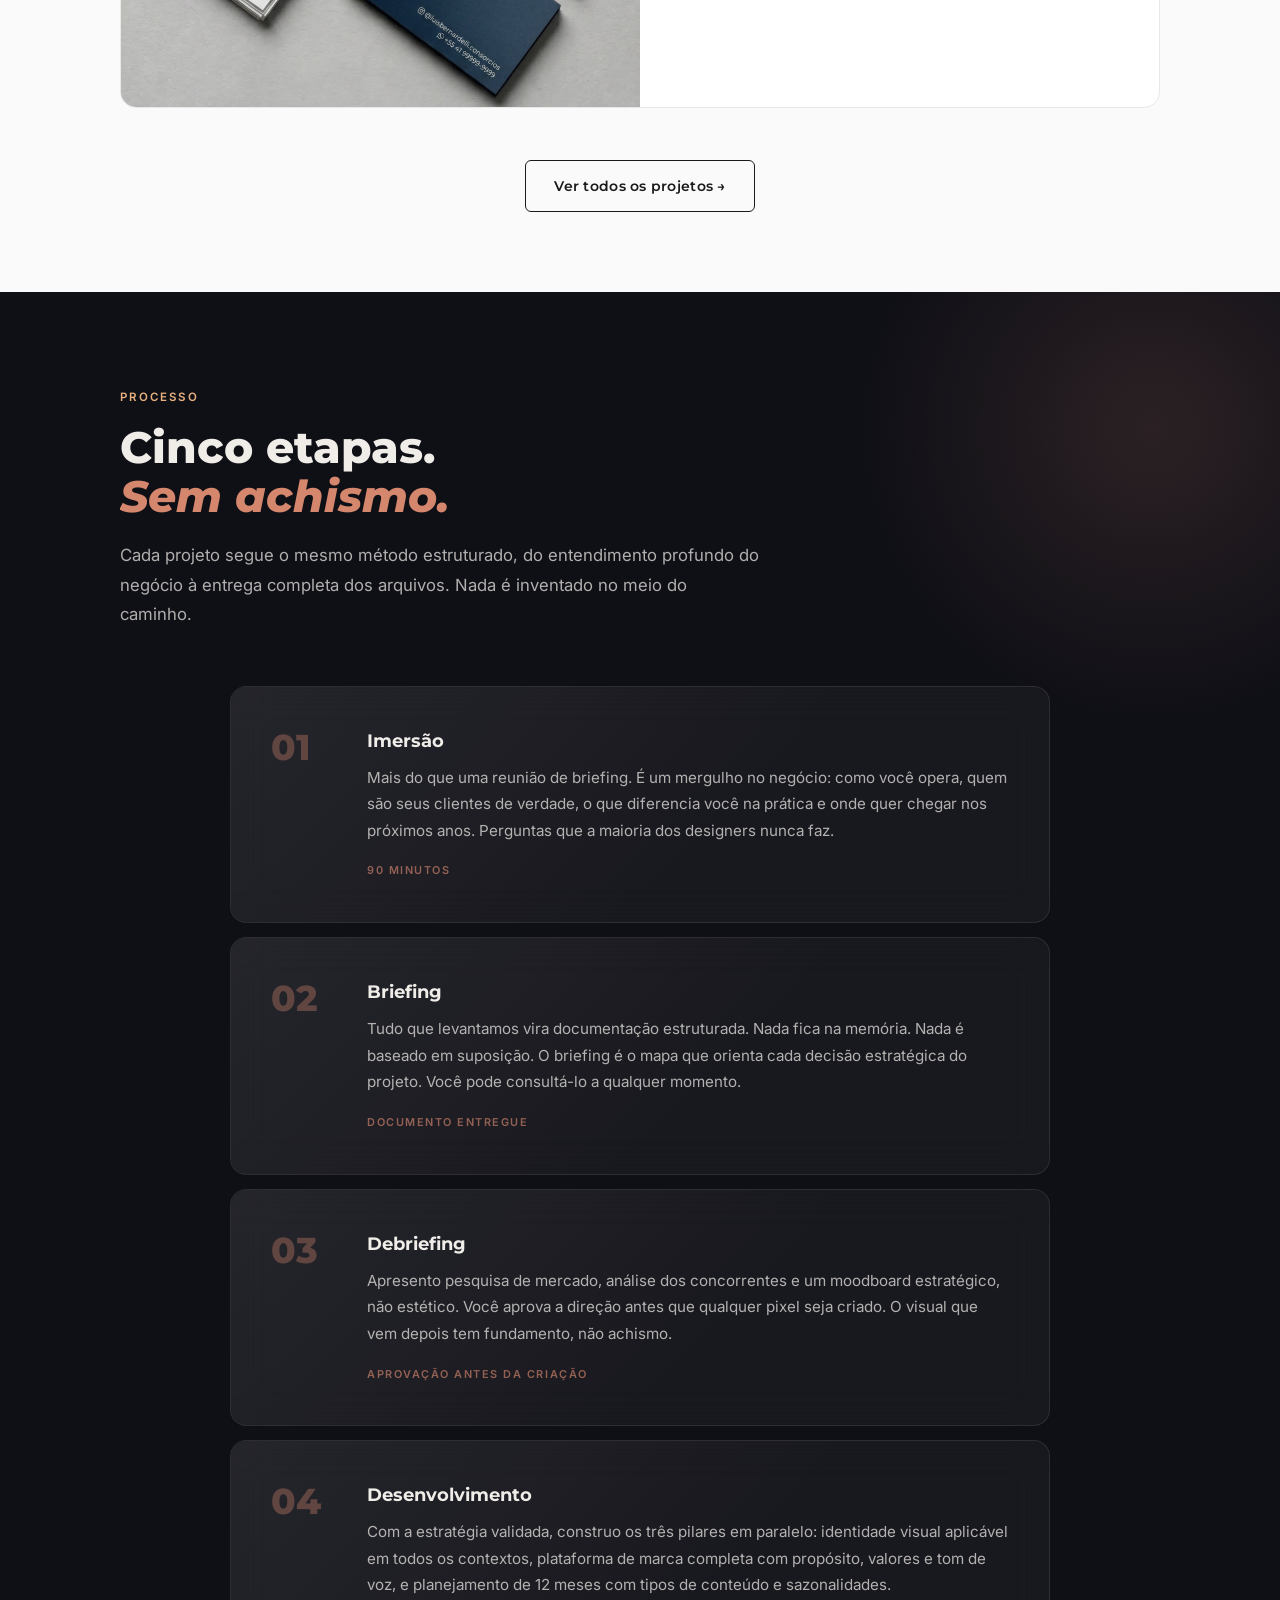
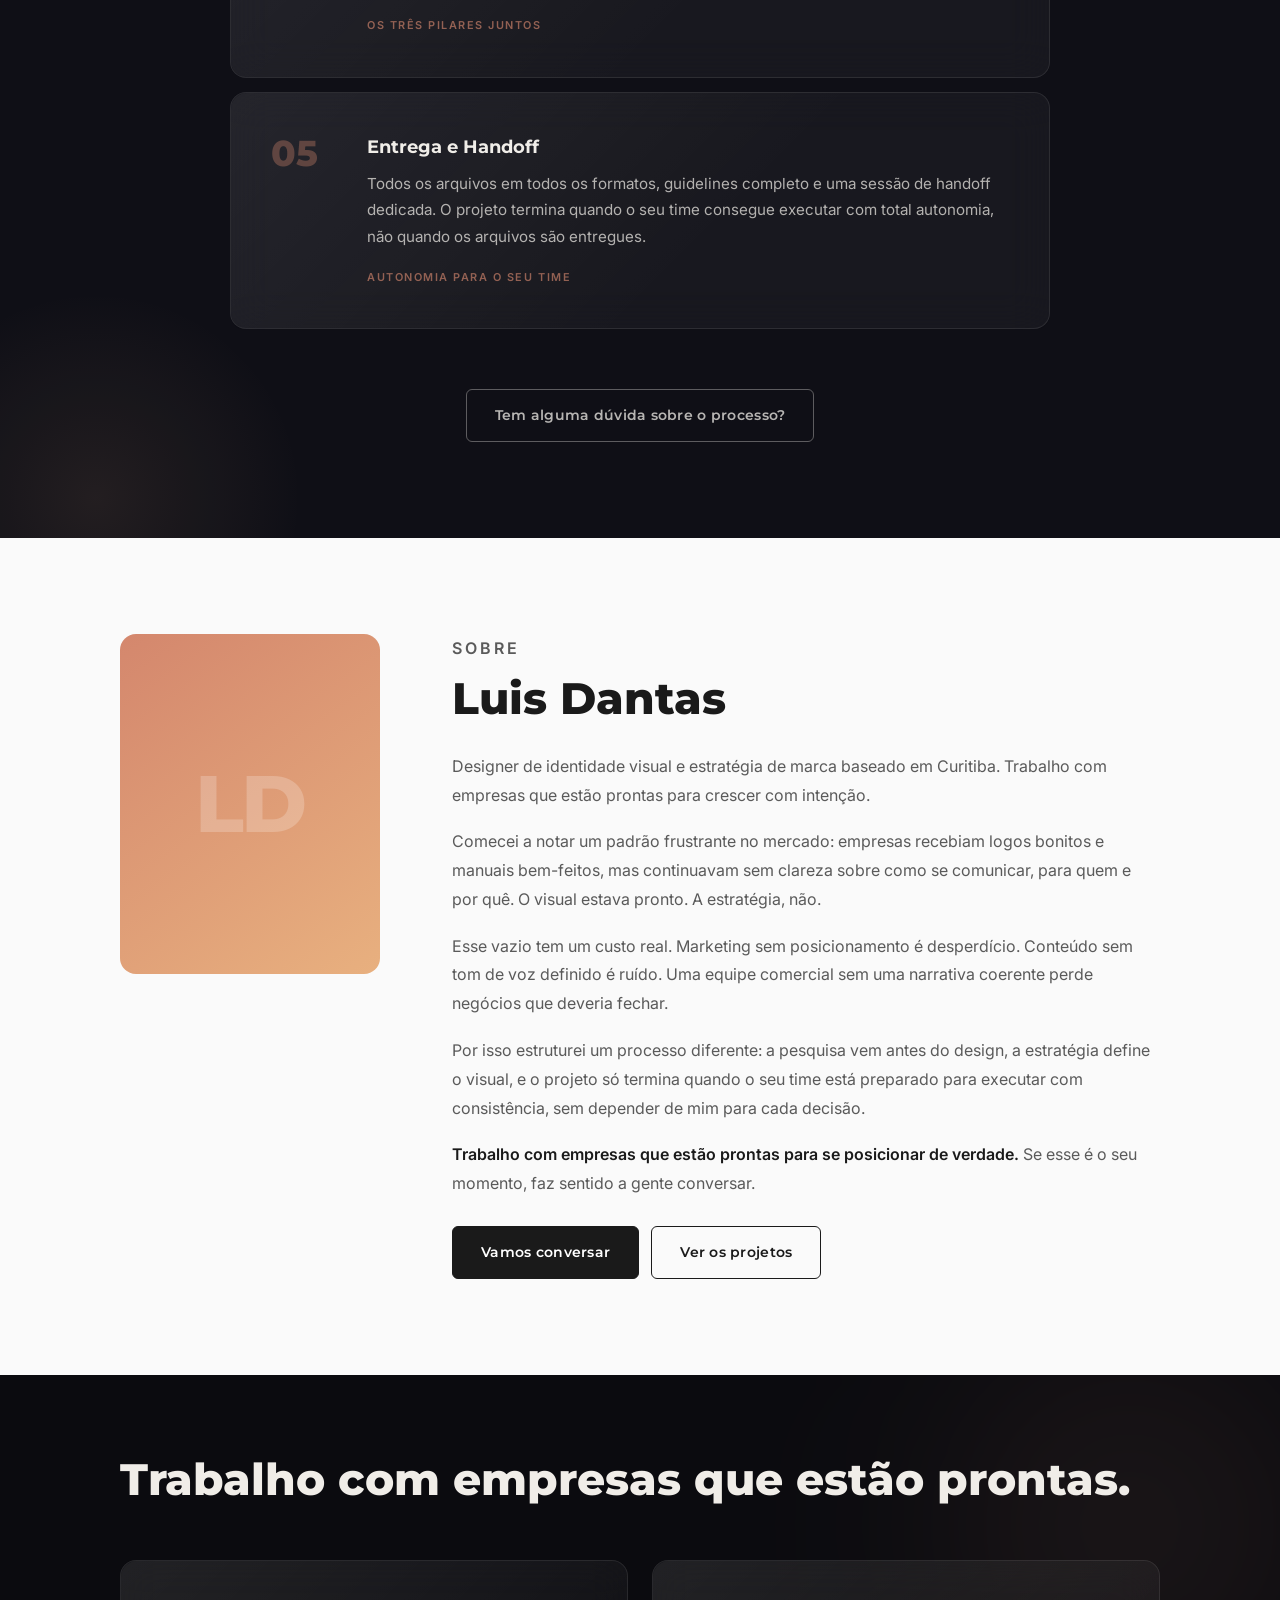
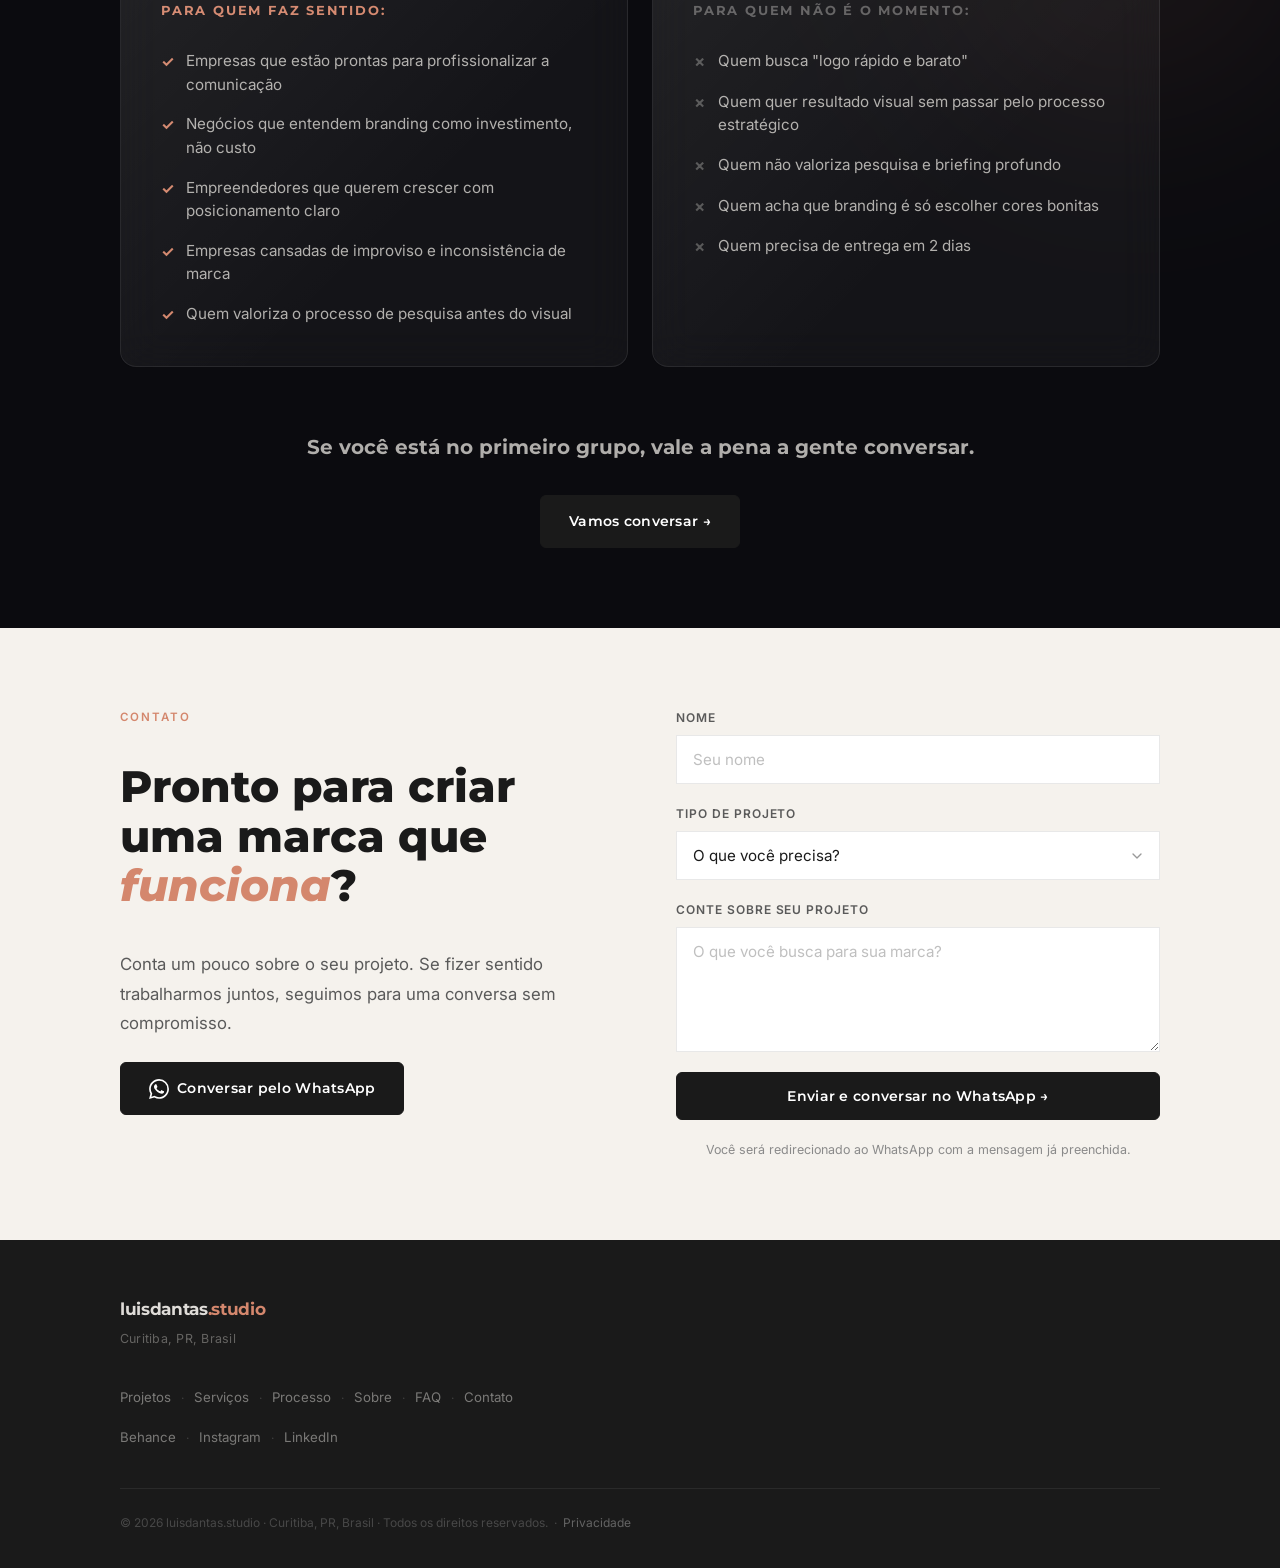
==== commit 654e8760: "perf: otimização de imagens e vídeo — assets referenciados de 52MB para 20MB Compressão sem perda vi" ====
--- a/index.html
+++ b/index.html
@@ -341,7 +341,7 @@
 
         <a href="/cases/luis-bernardelli" class="case-card case-card--featured reveal reveal--d1">
           <div class="case-card__image">
-            <img src="assets/images/cases/luis-bernardelli/hero-cover.png" alt="Luis Bernardelli — Identidade visual e branding estratégico" loading="lazy">
+            <img src="assets/images/cases/luis-bernardelli/hero-cover.jpg" alt="Luis Bernardelli — Identidade visual e branding estratégico" loading="lazy">
           </div>
           <div class="case-card__content">
             <p class="case-card__label">Branding Completo</p>
@@ -603,5 +603,6 @@
       });
     })();
   </script>
+  <script defer src="/_vercel/insights/script.js"></script>
 </body>
 </html>
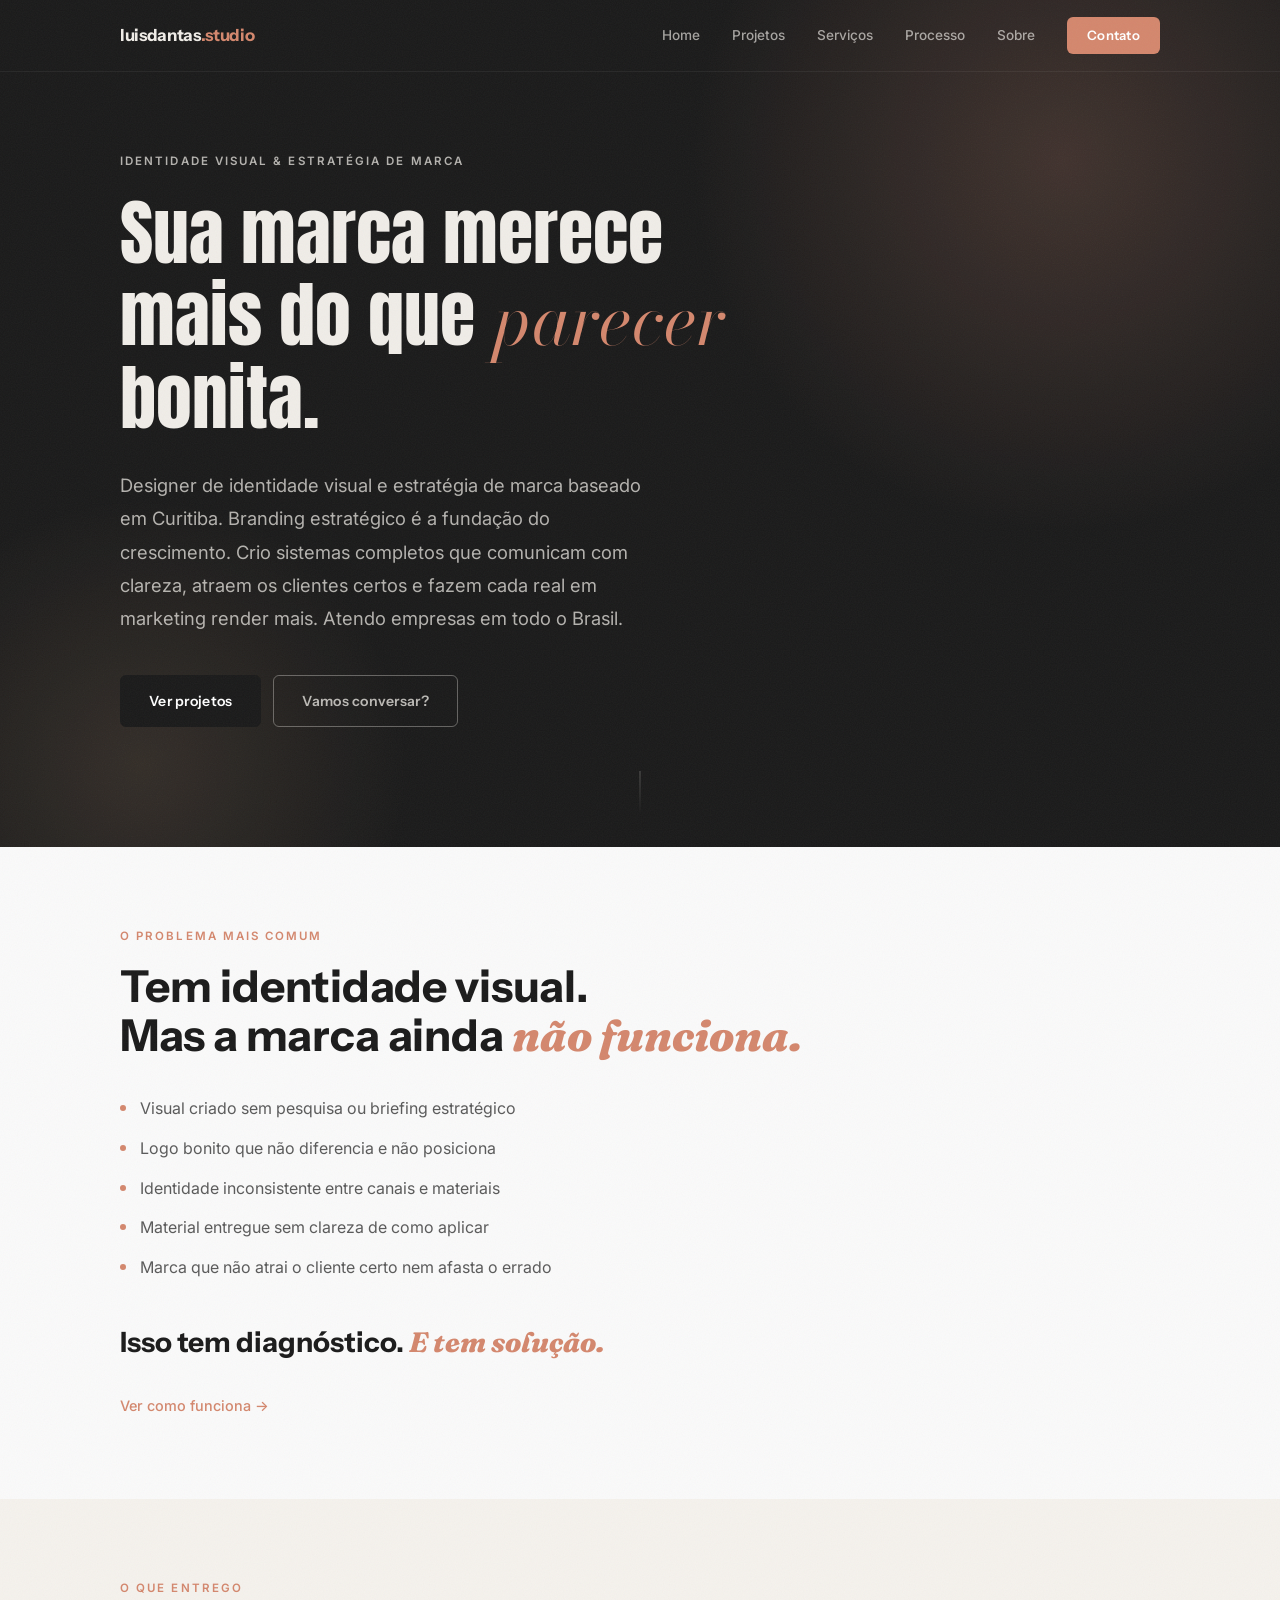
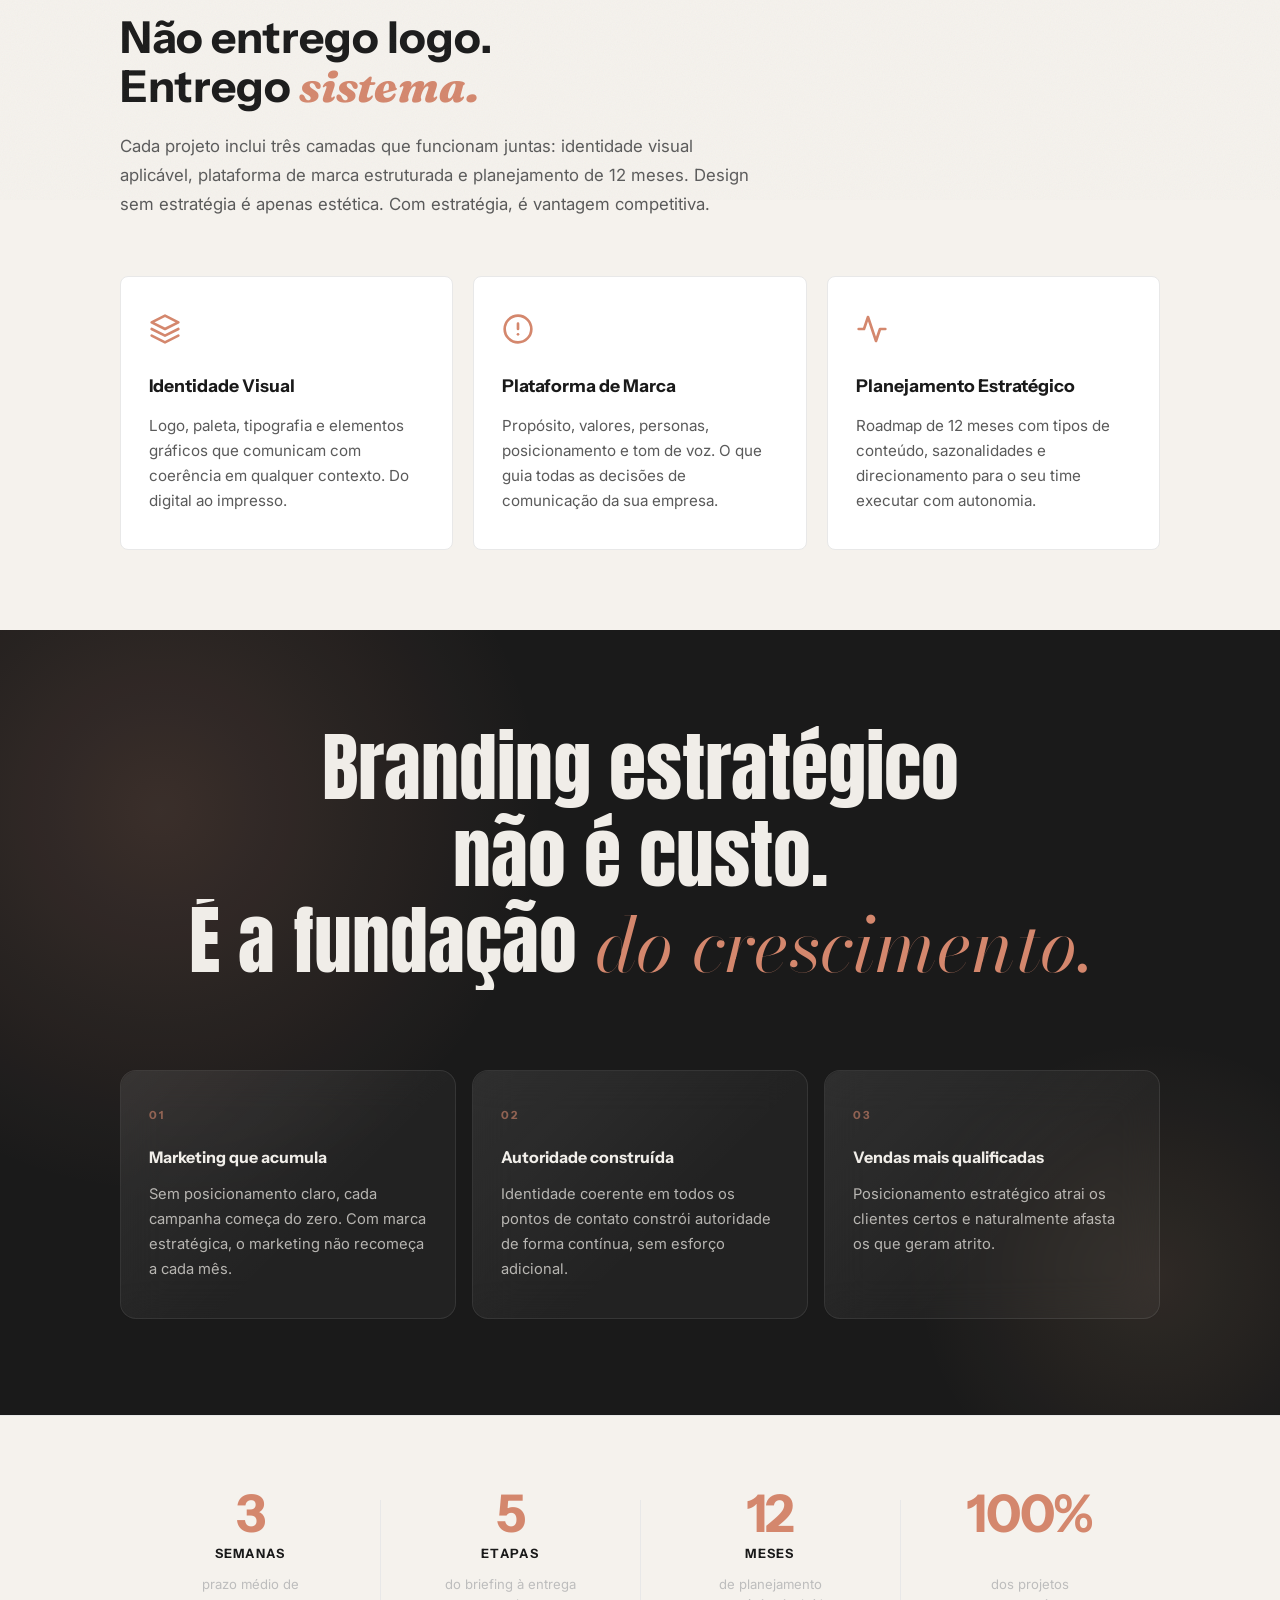
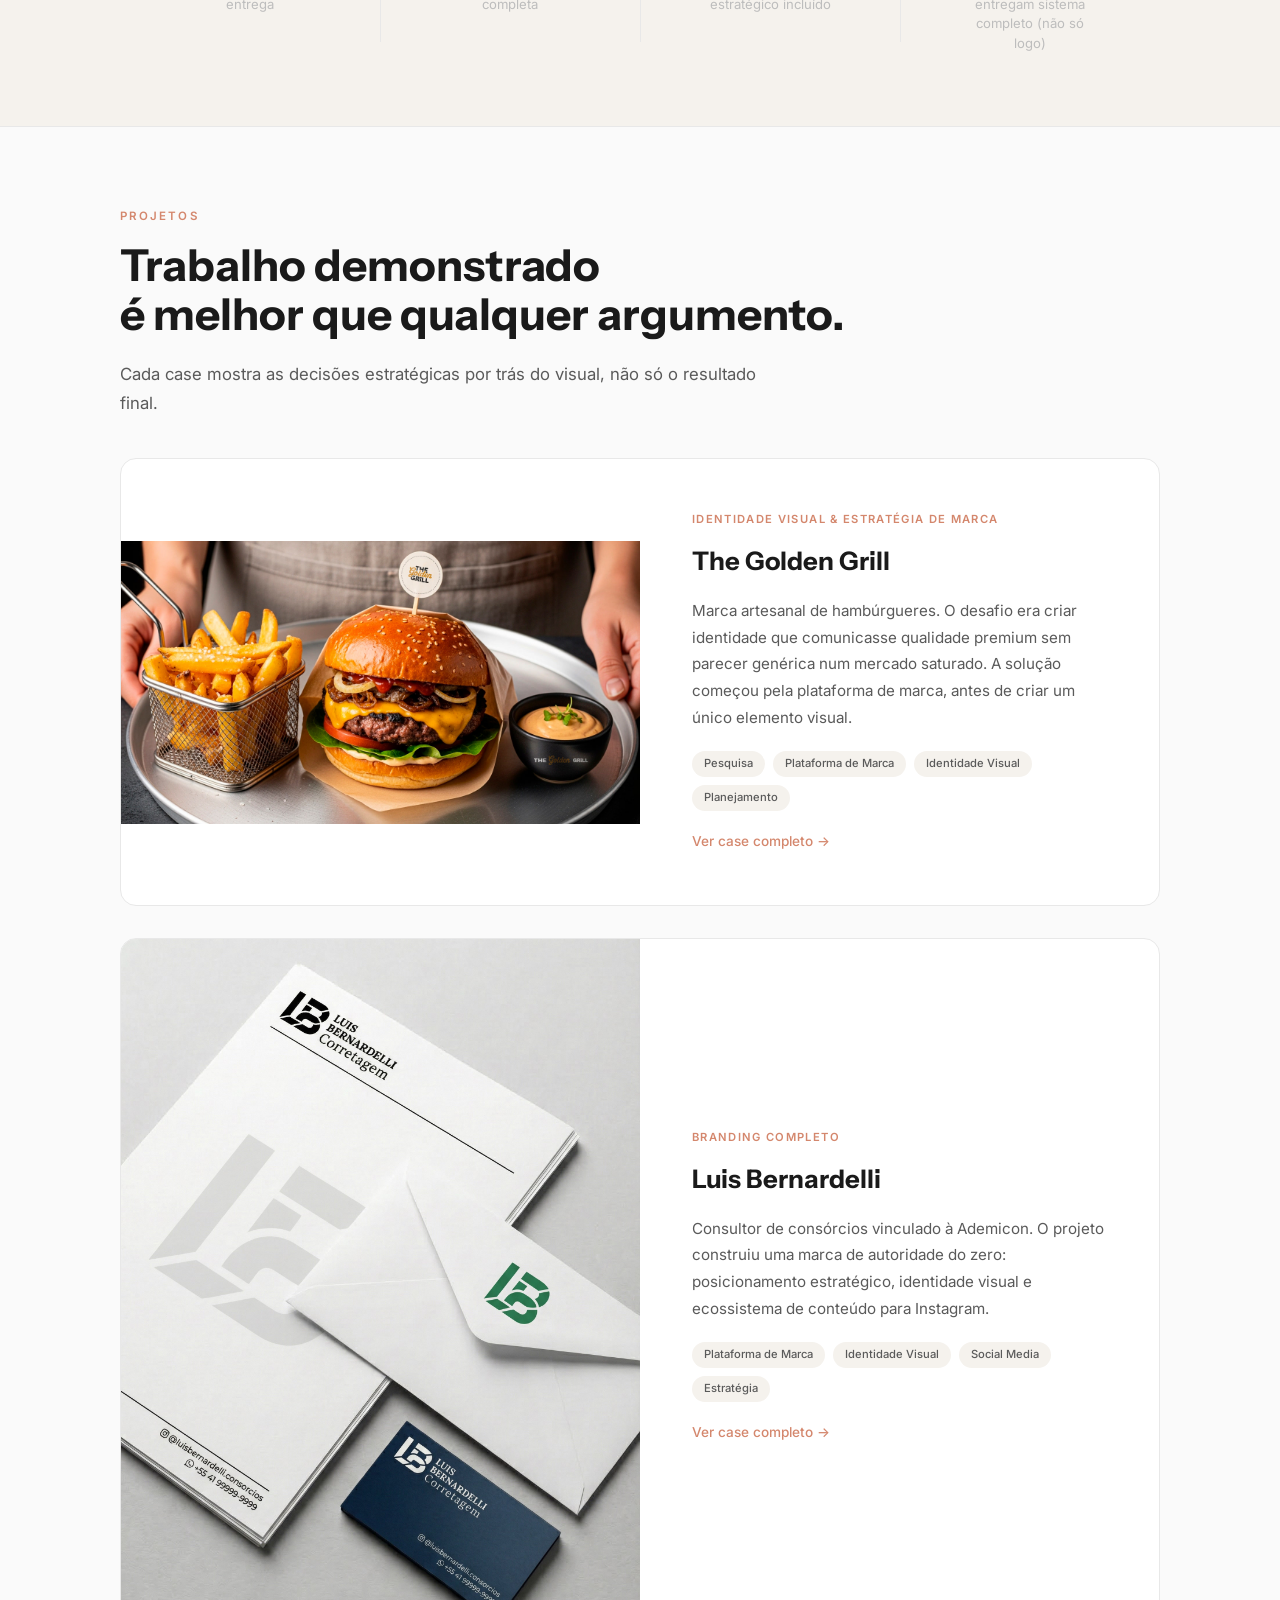
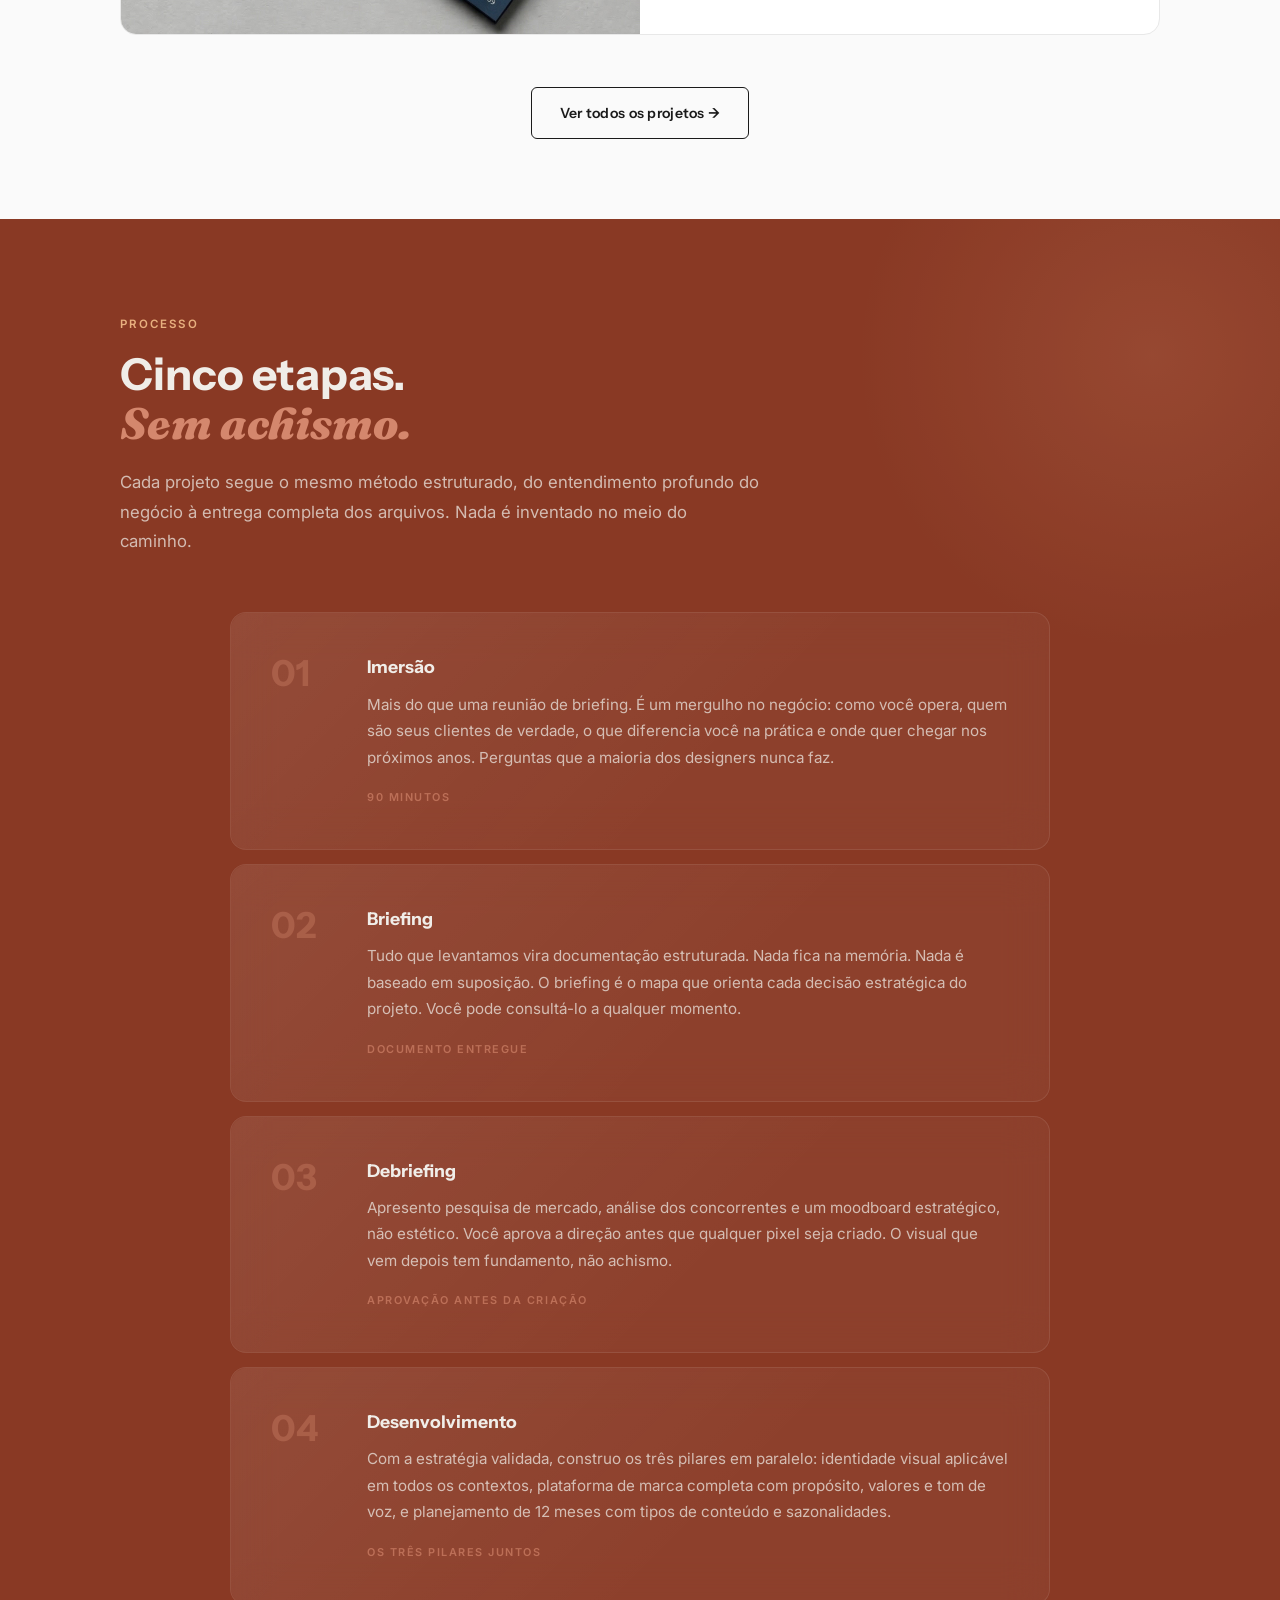
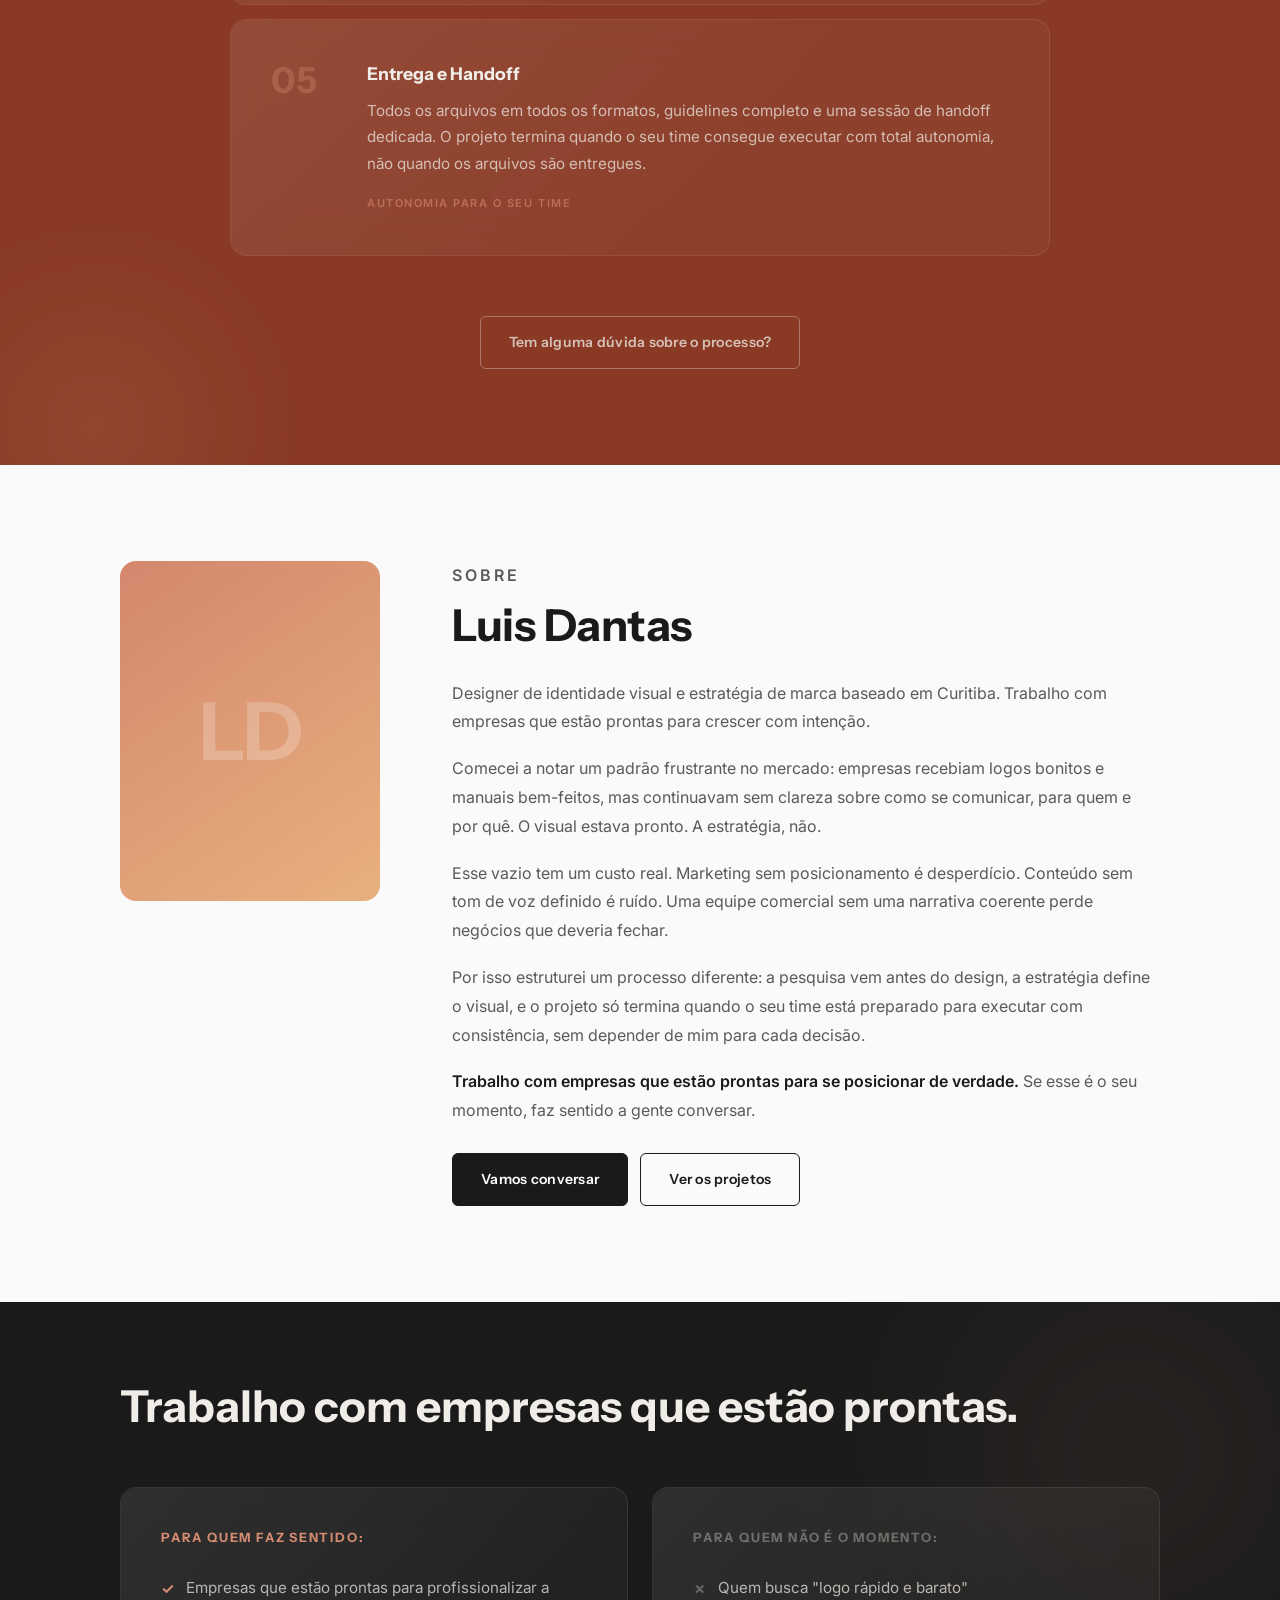
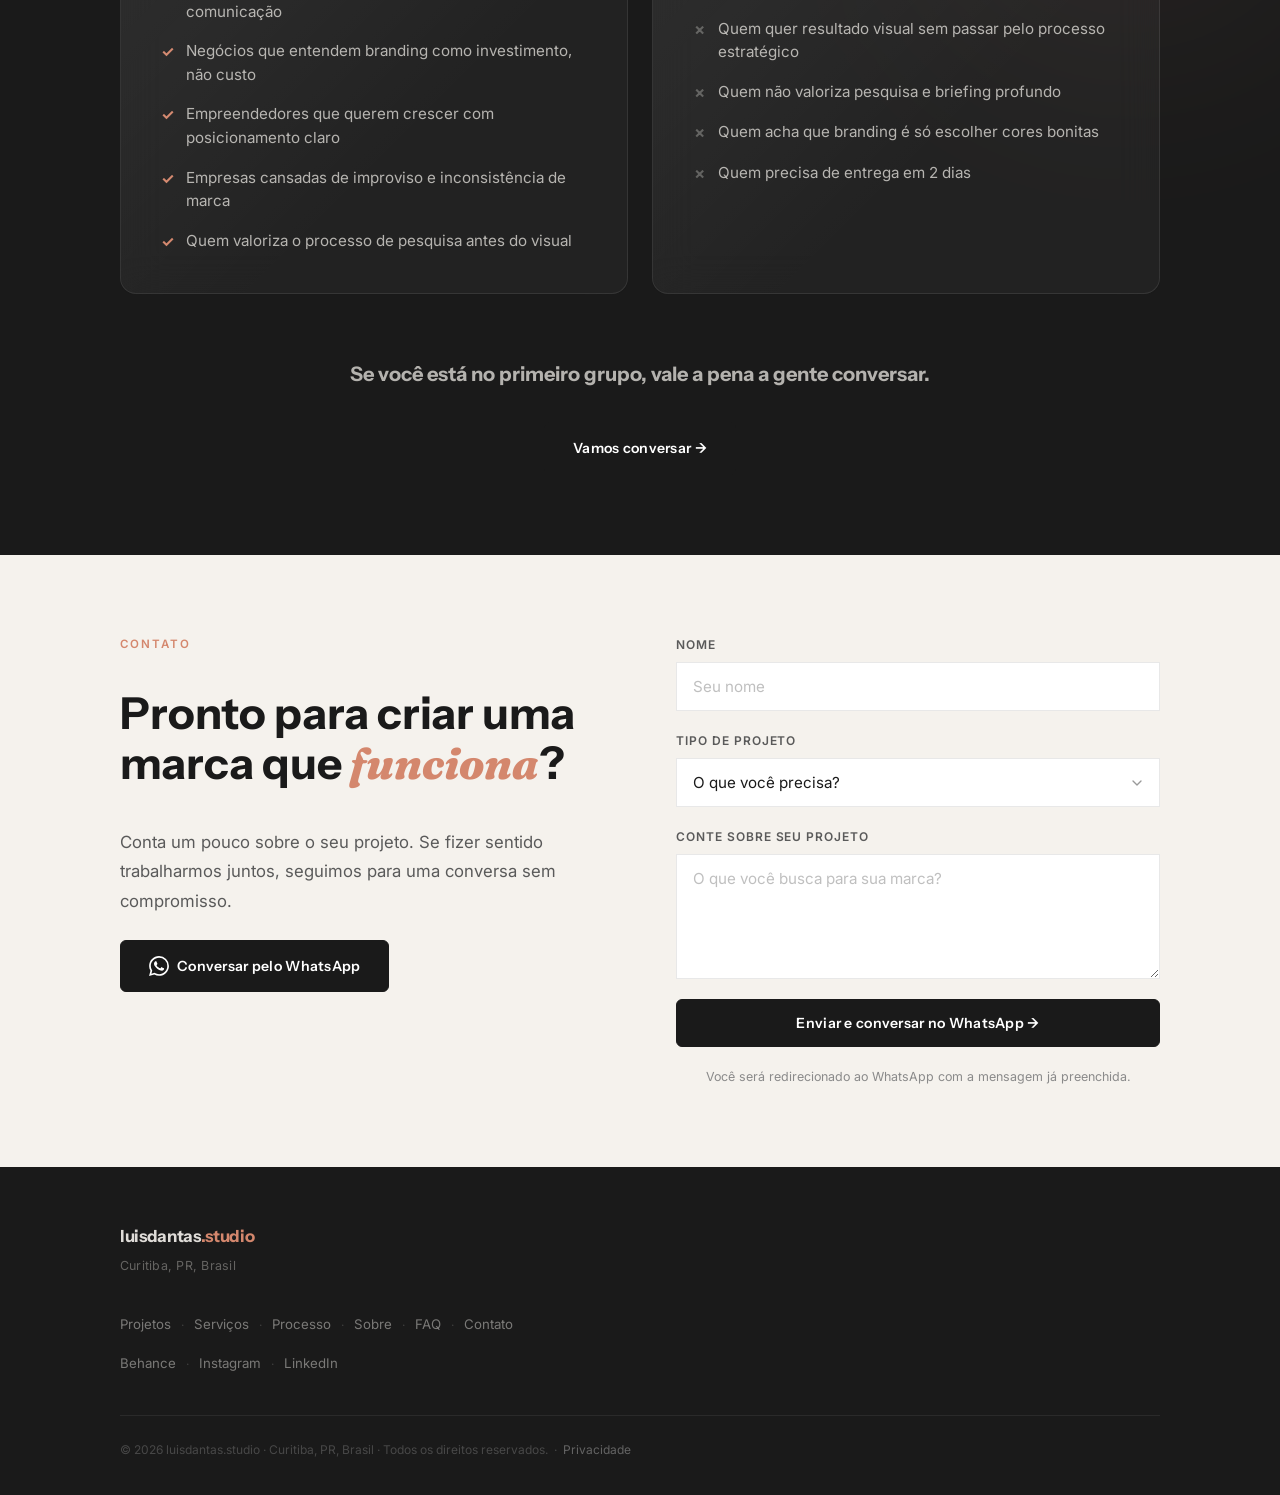
==== commit e4ac4469: "feat: correção visual — paleta terra no modo escuro + tipografia híbrida Aplica CORRECAO-VISUAL-SITE" ====
--- a/index.html
+++ b/index.html
@@ -33,10 +33,10 @@
   <!-- Google Fonts -->
   <link rel="preconnect" href="https://fonts.googleapis.com">
   <link rel="preconnect" href="https://fonts.gstatic.com" crossorigin>
-  <link href="https://fonts.googleapis.com/css2?family=Inter:wght@400;500;600&family=Montserrat:ital,wght@0,700;0,800;1,700&display=swap" rel="stylesheet">
+  <link href="https://fonts.googleapis.com/css2?family=Anton&family=Bodoni+Moda:ital,wght@1,900&family=Fraunces:ital,wght@1,300&family=Instrument+Sans:wght@400;600;700&family=Inter:wght@400;500;600&display=swap" rel="stylesheet">
 
   <!-- Styles -->
-  <link rel="stylesheet" href="css/style.css?v=5">
+  <link rel="stylesheet" href="css/style.css?v=6">
 
   <!-- Schema Markup -->
   <script type="application/ld+json">
--- a/css/style.css
+++ b/css/style.css
@@ -18,8 +18,8 @@
   --border: #E8E8E8;
 
   /* Dark sections */
-  --bg-dark: #0B0B0F;
-  --bg-dark-2: #0F0F16;
+  --bg-dark: #1A1A1A;
+  --bg-dark-2: #893924;
   --text-dark: #F0EDE8;
   --text-dark-body: rgba(240, 237, 232, 0.72);
   --border-dark: rgba(255, 255, 255, 0.08);
@@ -32,7 +32,10 @@
   /* System */
   --white: #FFFFFF;
   --black: #000000;
-  --font-display: 'Montserrat', sans-serif;
+  --font-display: 'Instrument Sans', sans-serif;
+  --font-emphasis: 'Fraunces', serif;
+  --font-display-loud: 'Anton', sans-serif;
+  --font-emphasis-loud: 'Bodoni Moda', serif;
   --font-body: 'Inter', sans-serif;
   --max-width: 1200px;
   --header-height: 72px;
@@ -134,6 +137,7 @@
 }
 
 .section-title em {
+  font-family: var(--font-emphasis);
   font-style: italic;
   color: var(--accent);
 }
@@ -676,8 +680,8 @@
 }
 
 .hero__title {
-  font-family: var(--font-display);
-  font-weight: 800;
+  font-family: var(--font-display-loud);
+  font-weight: 400; /* Anton só tem peso único */
   font-size: clamp(2.5rem, 7vw, 4.5rem);
   line-height: 1.08;
   color: var(--text-dark);
@@ -686,6 +690,7 @@
 }
 
 .hero__title em {
+  font-family: var(--font-emphasis-loud);
   font-style: italic;
   color: var(--accent);
 }
@@ -811,8 +816,8 @@
 
 .manifesto__headline {
   text-align: center;
-  font-family: var(--font-display);
-  font-weight: 800;
+  font-family: var(--font-display-loud);
+  font-weight: 400; /* Anton só tem peso único */
   font-size: clamp(2.25rem, 6.5vw, 4.75rem);
   line-height: 1.08;
   color: var(--text-dark);
@@ -822,6 +827,7 @@
 }
 
 .manifesto__headline em {
+  font-family: var(--font-emphasis-loud);
   font-style: italic;
   color: var(--accent);
 }
@@ -1486,8 +1492,8 @@
 }
 
 .page-hero__title {
-  font-family: var(--font-display);
-  font-weight: 800;
+  font-family: var(--font-display-loud);
+  font-weight: 400; /* Anton só tem peso único */
   font-size: clamp(2.25rem, 6vw, 4rem);
   line-height: 1.1;
   color: var(--text-dark);
@@ -1495,6 +1501,7 @@
 }
 
 .page-hero__title em {
+  font-family: var(--font-emphasis-loud);
   color: var(--accent);
   font-style: italic;
 }
@@ -1827,6 +1834,7 @@
 }
 
 .dores__transition em {
+  font-family: var(--font-emphasis);
   font-style: italic;
   color: var(--accent);
 }
@@ -2047,8 +2055,8 @@
 }
 
 .page-hero__title {
-  font-family: var(--font-display);
-  font-weight: 800;
+  font-family: var(--font-display-loud);
+  font-weight: 400; /* Anton só tem peso único */
   font-size: clamp(2rem, 5vw, 3.5rem);
   line-height: 1.1;
   color: var(--text-dark);
@@ -2057,6 +2065,7 @@
 }
 
 .page-hero__title em {
+  font-family: var(--font-emphasis-loud);
   font-style: italic;
   color: var(--accent);
 }
@@ -2235,6 +2244,18 @@
   background-color: var(--bg-dark);
   position: relative;
   overflow: hidden;
+}
+
+/* Modo Gritando — escopo restrito a esta seção (não vaza pro
+   .section-title genérico) */
+.diferencial-section .section-title {
+  font-family: var(--font-display-loud);
+  font-weight: 400; /* Anton só tem peso único */
+}
+
+.diferencial-section .section-title em {
+  font-family: var(--font-emphasis-loud);
+  font-style: italic;
 }
 
 .diferencial__blob {
